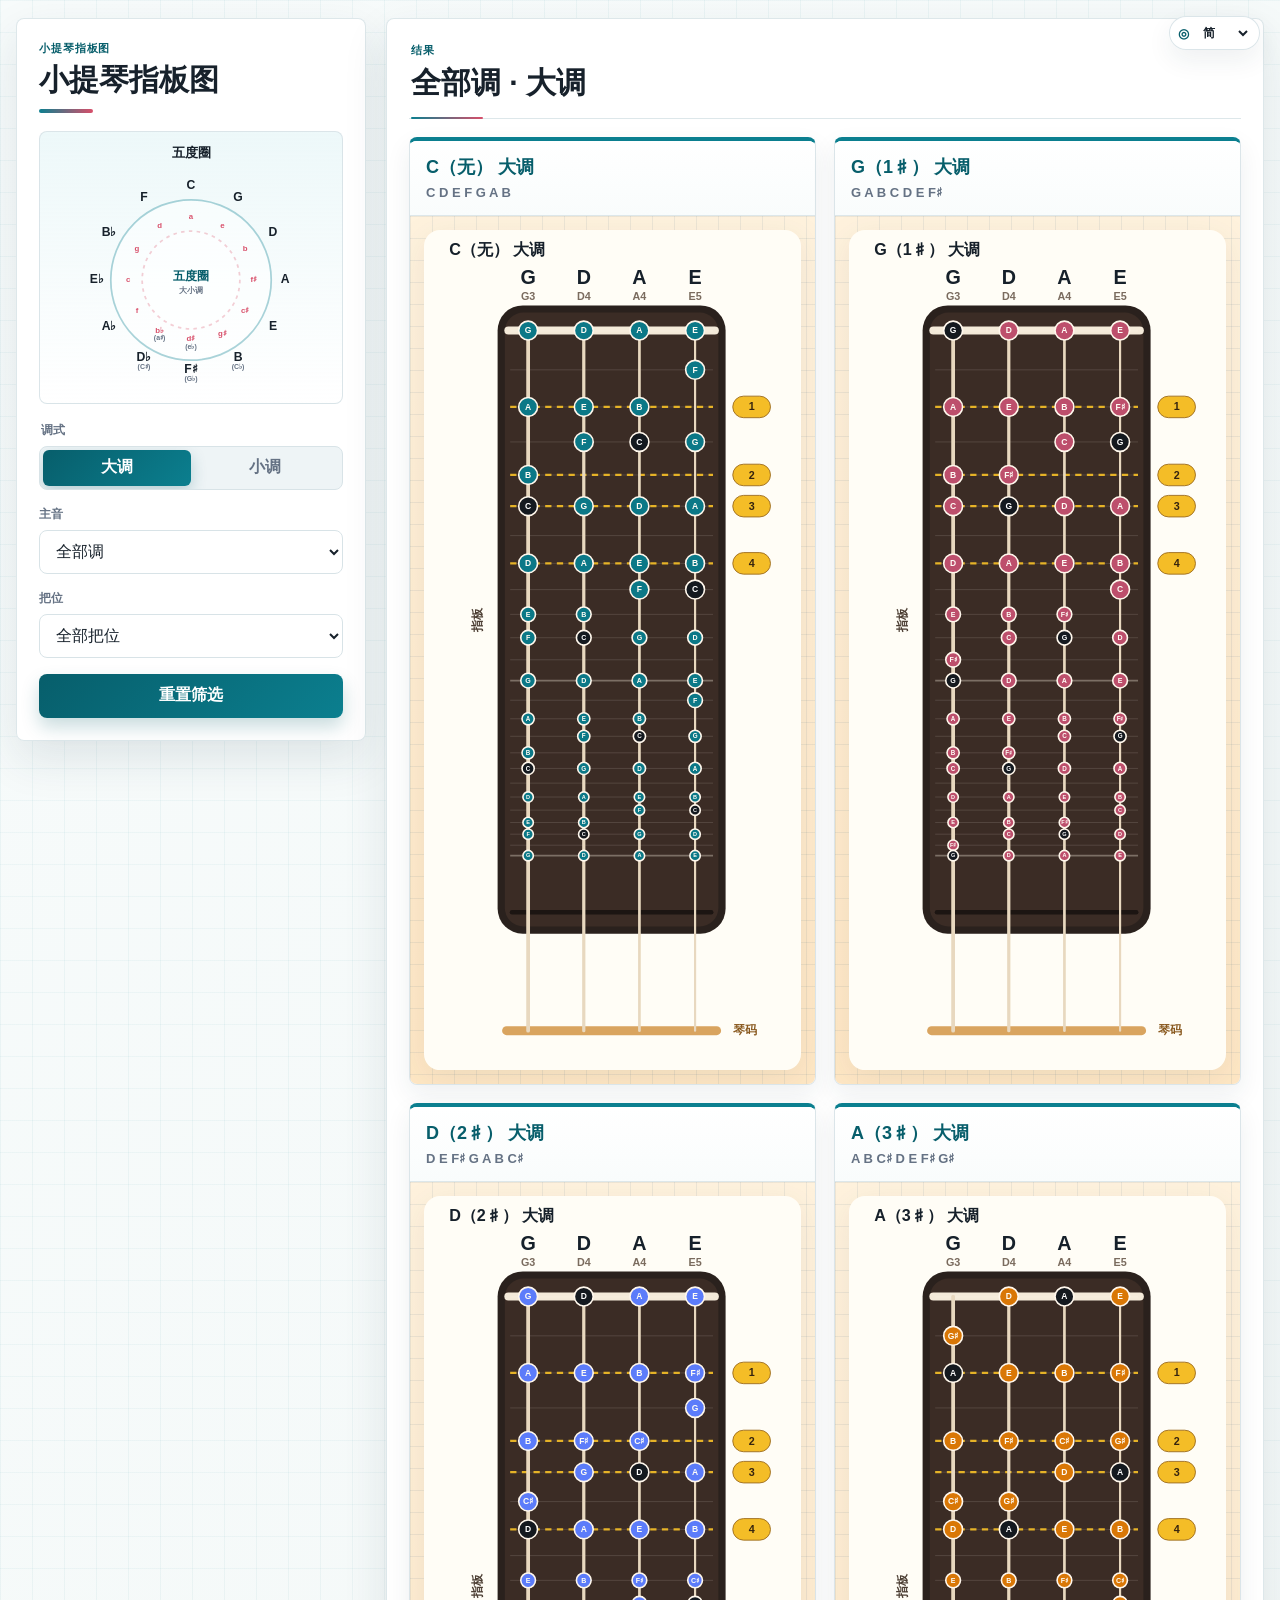
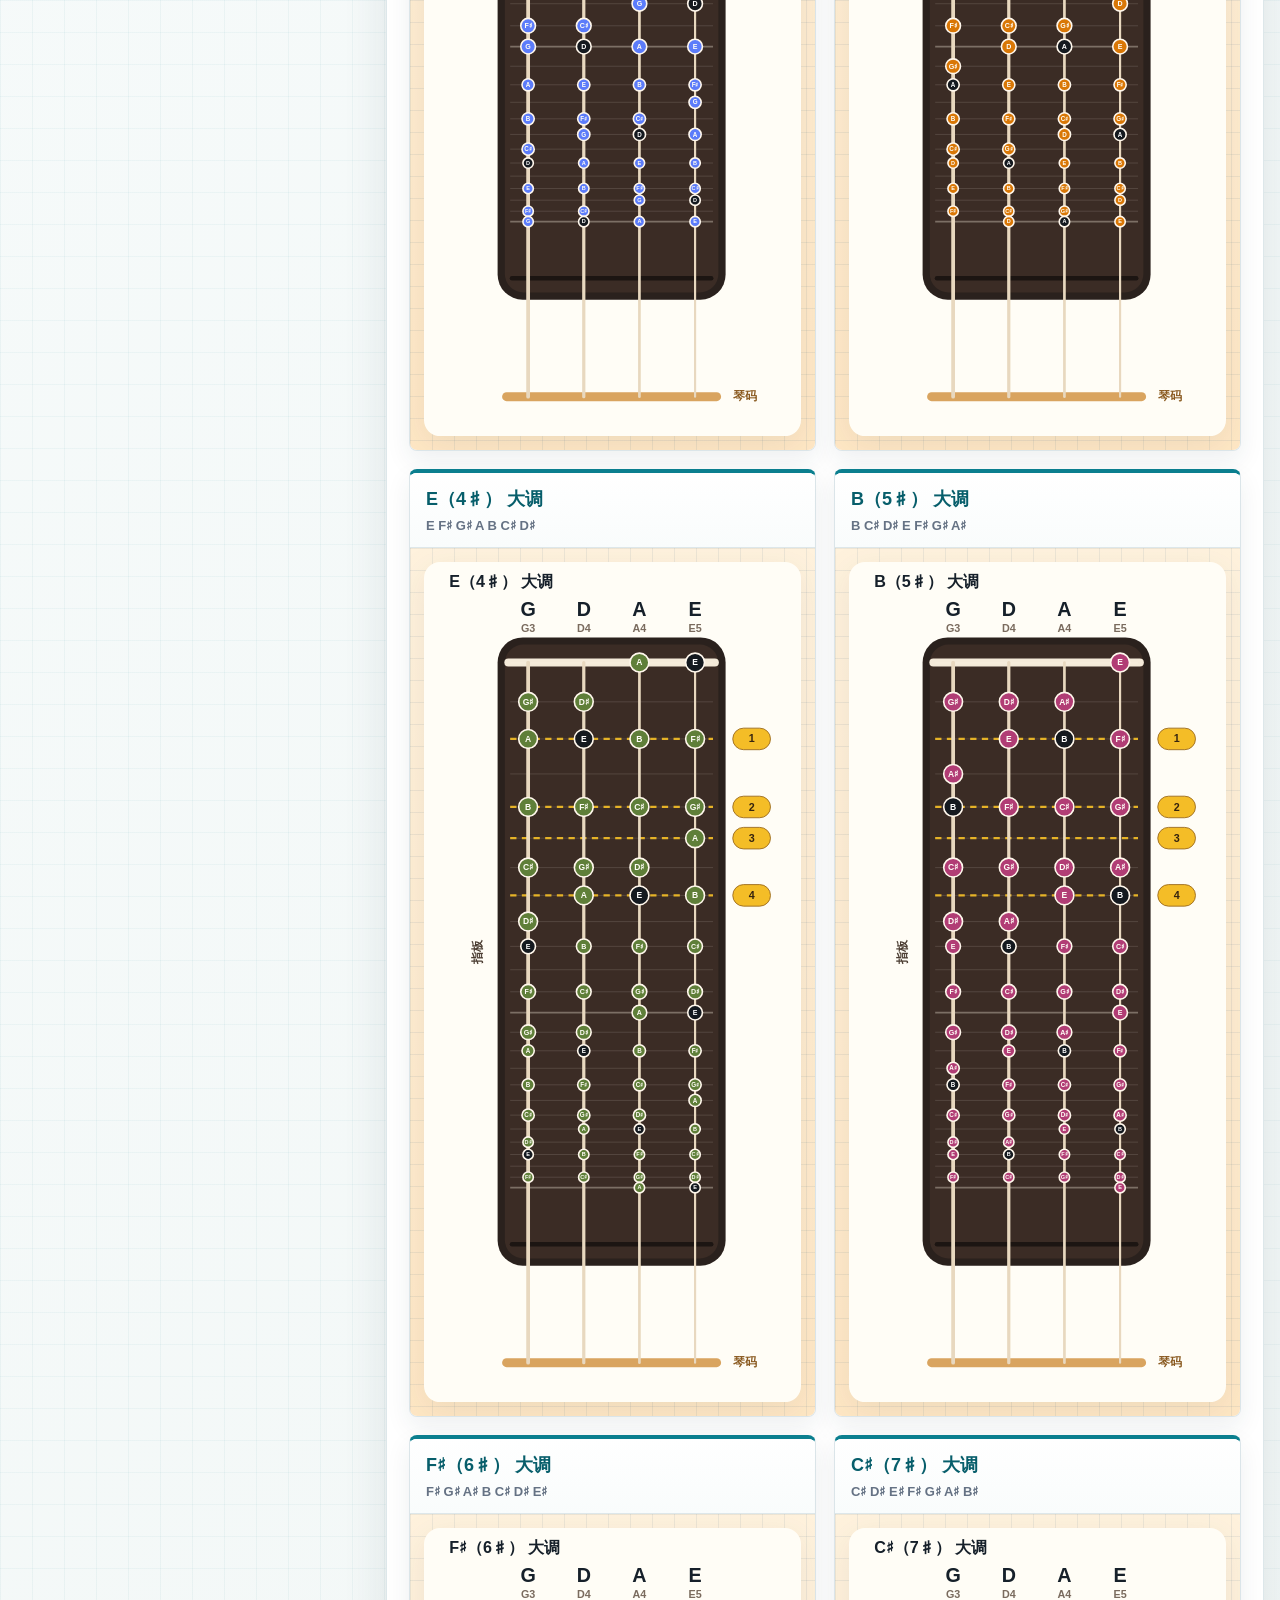
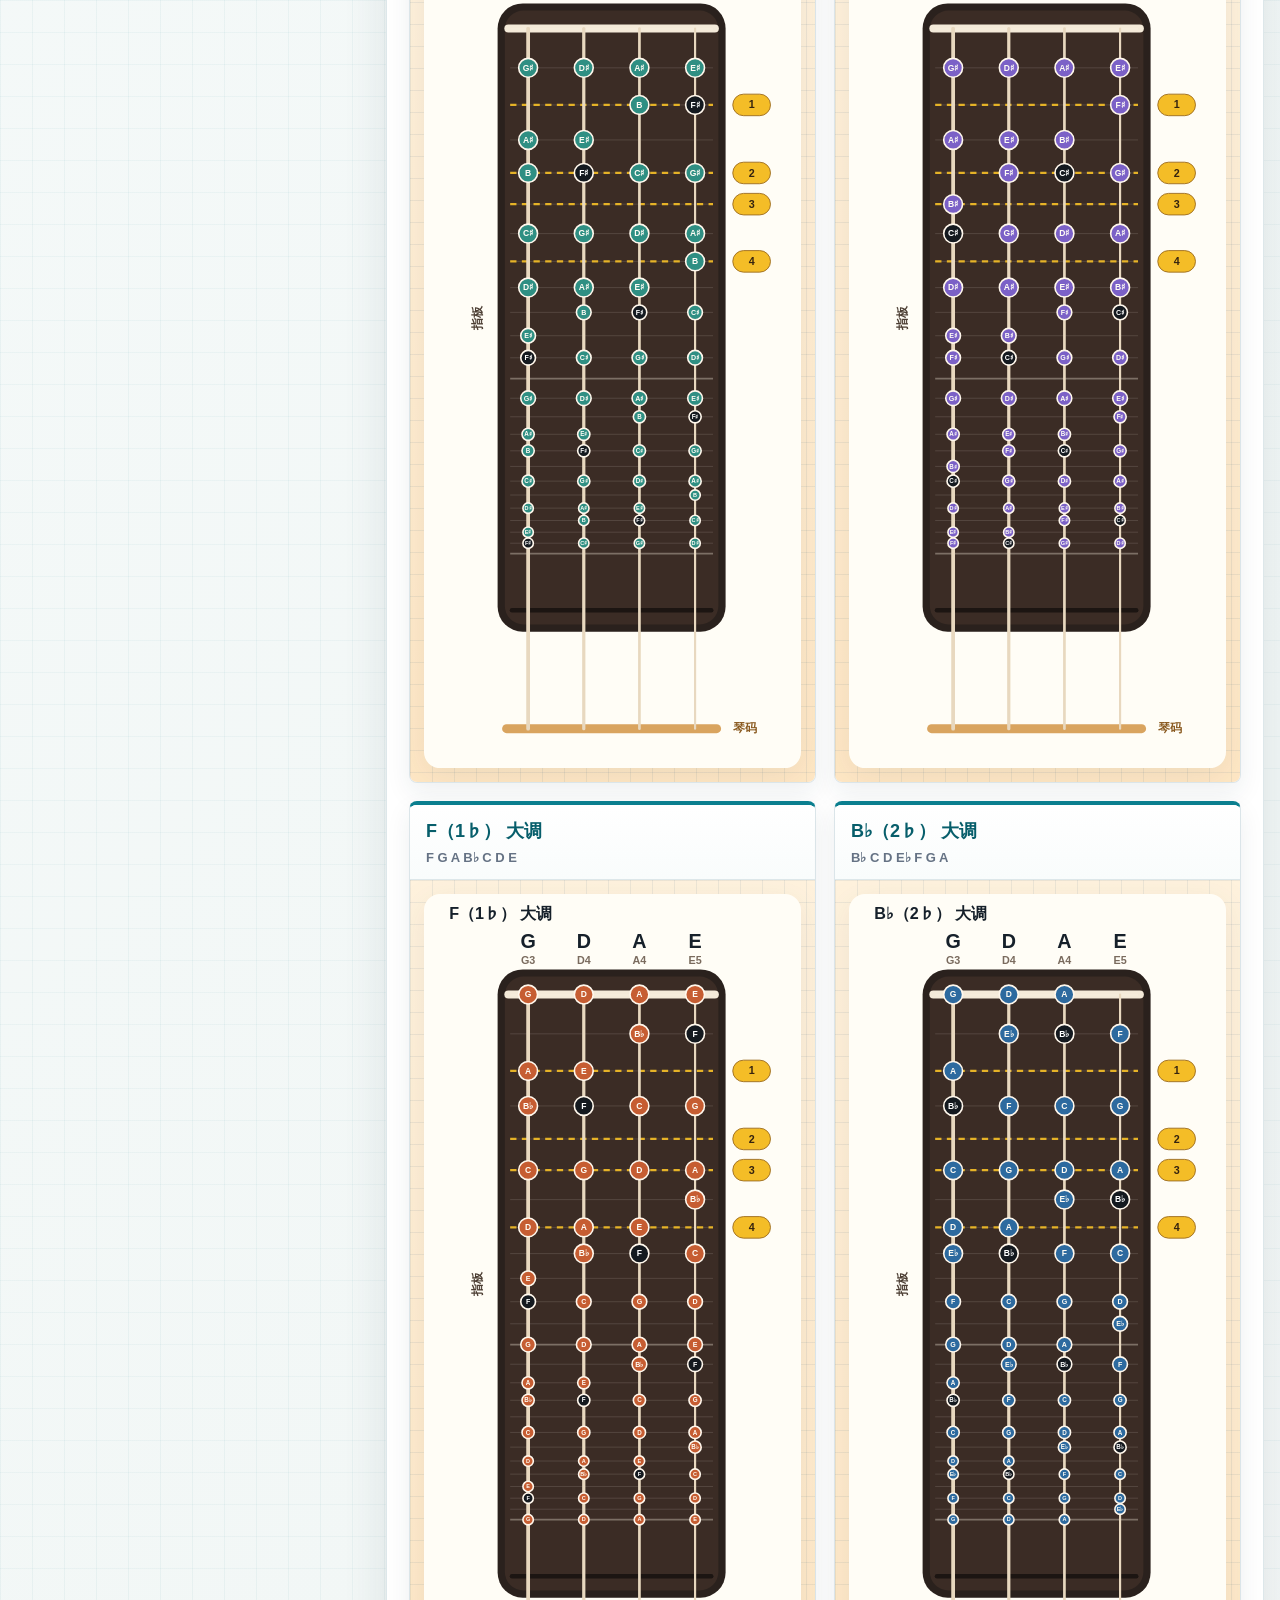
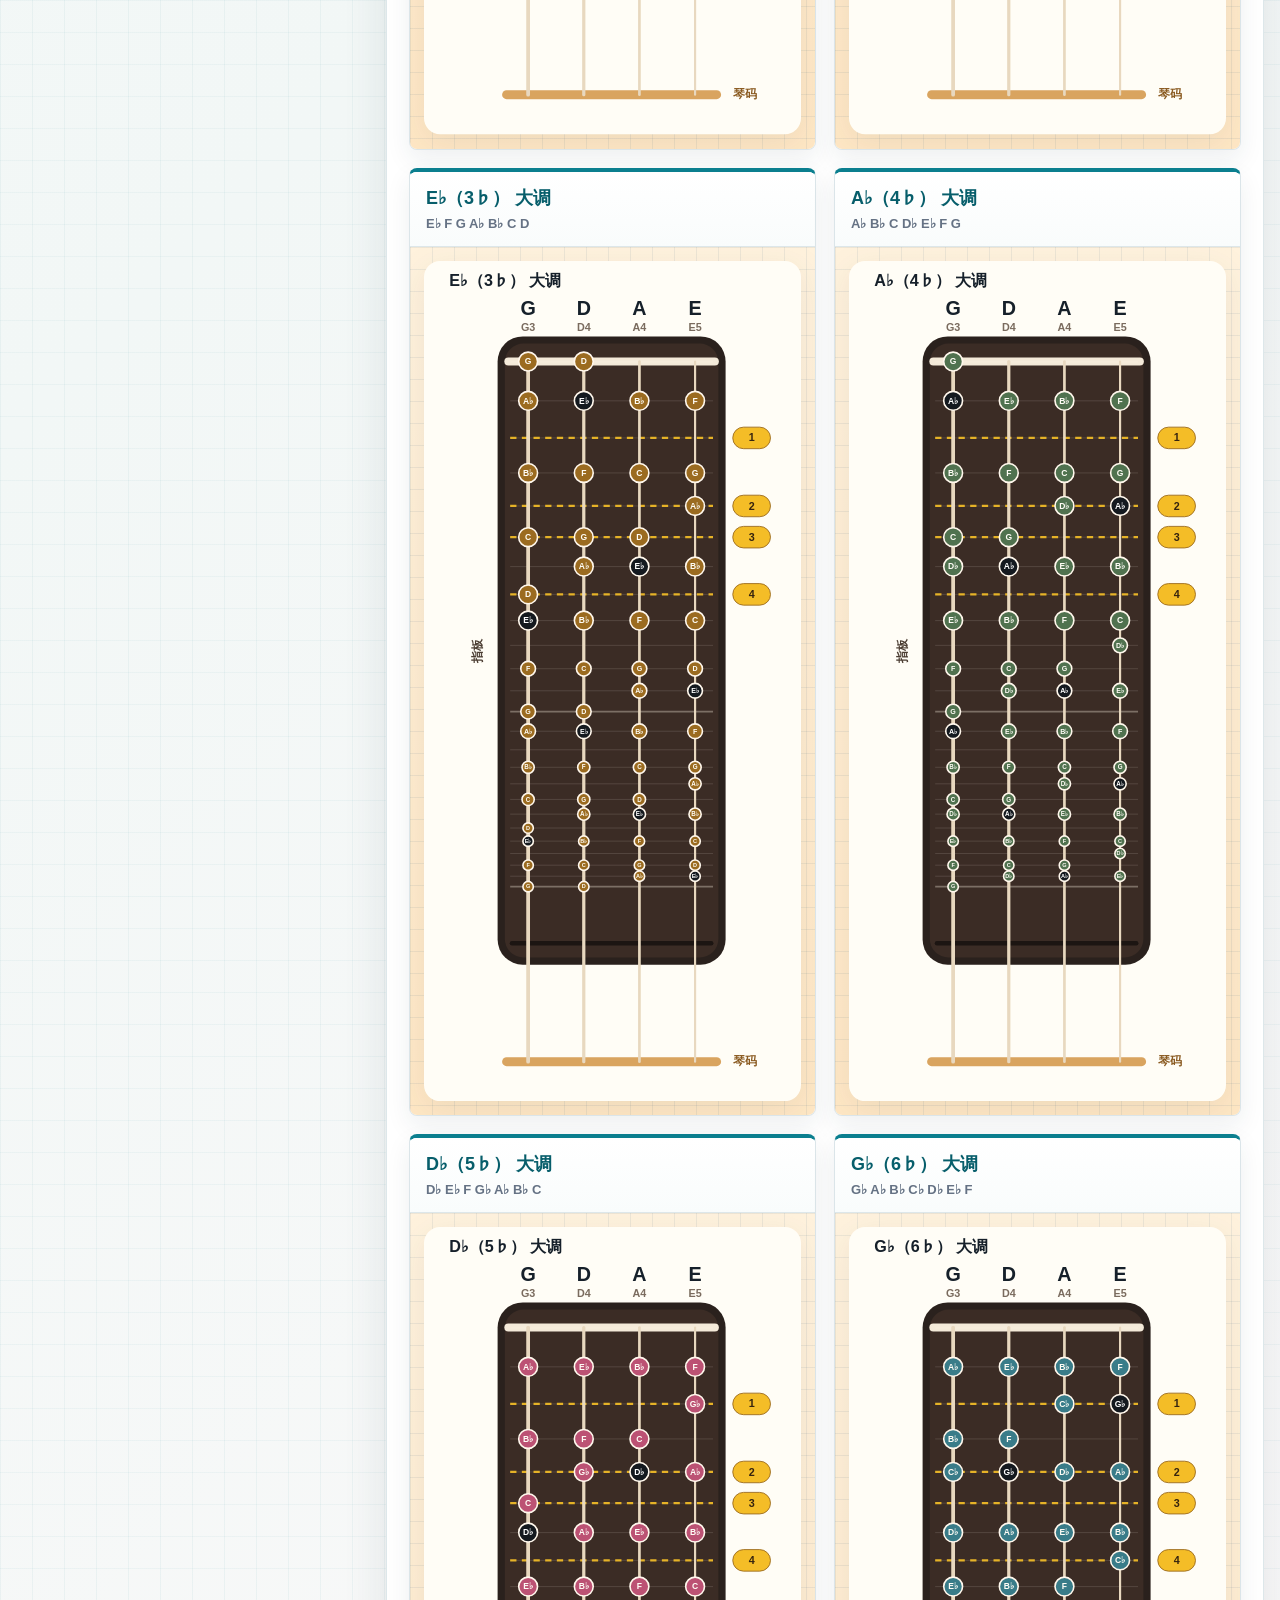
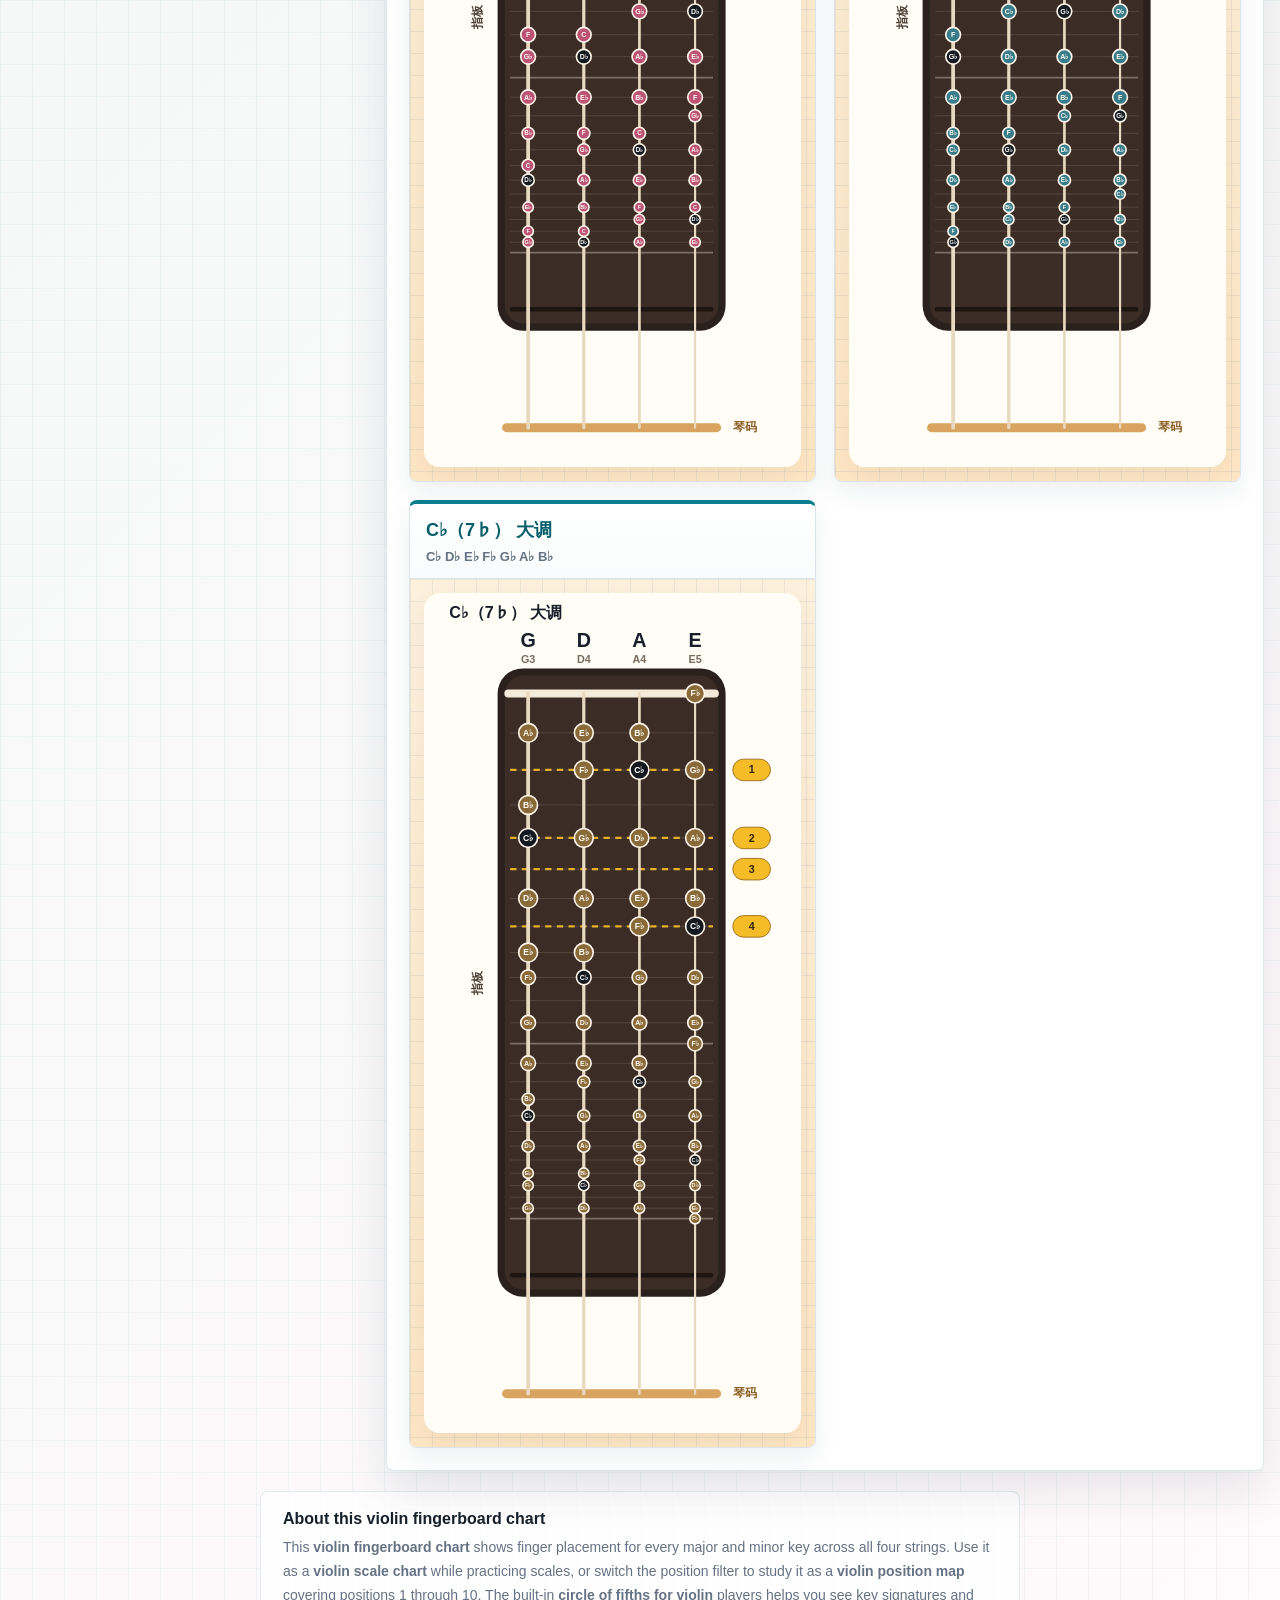
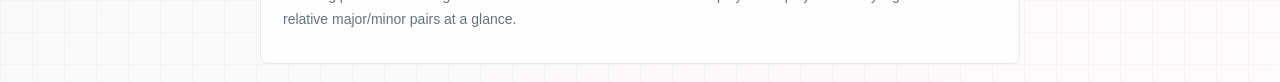
==== en/index.html @ 76b2801a "Restore fingerboard background contrast" ====
<!doctype html>
<html lang="en" data-default-lang="en">
  <head>
    <meta charset="utf-8">
    <meta name="viewport" content="width=device-width, initial-scale=1">
    <title>Violin Fingerboard Chart · Position Map · Circle of Fifths</title>
    <meta name="description" content="Interactive violin fingerboard chart for scales, keys, and positions. Find finger patterns by key, mode, and position, with a circle of fifths reference.">
    <link rel="canonical" href="https://xiaoxiao0413.github.io/violin-position-map/">
    <link rel="alternate" hreflang="en" href="https://xiaoxiao0413.github.io/violin-position-map/">
    <link rel="alternate" hreflang="x-default" href="https://xiaoxiao0413.github.io/violin-position-map/">
    <meta property="og:title" content="Violin Fingerboard Chart · Position Map · Circle of Fifths">
    <meta property="og:description" content="Interactive violin fingerboard chart for scales, keys, and positions, with a circle of fifths reference.">
    <meta property="og:type" content="website">
    <meta property="og:url" content="https://xiaoxiao0413.github.io/violin-position-map/">
    <link rel="stylesheet" href="../styles.css?v=20260624-bg1">
    <script src="../app.js?v=20260624-ui4" defer></script>
  </head>
  <body>
    <main class="app-shell">
      <label class="language-control" for="language" aria-label="Language">
        <span class="language-icon" aria-hidden="true">◎</span>
        <select id="language" name="language">
          <option value="zh-Hans">简</option>
          <option value="zh-Hant">繁</option>
          <option value="en" selected>en</option>
        </select>
      </label>

      <section class="control-panel" aria-labelledby="app-title">
        <div class="brand-block">
          <p class="eyebrow" data-i18n="brandEyebrow">Violin Fingerboard Chart</p>
          <h1 id="app-title" data-i18n="appTitle">Violin Fingerboard Chart</h1>
        </div>

        <section class="fifths-wheel" aria-labelledby="fifths-title">
          <h2 id="fifths-title" data-i18n="circleTitle">Circle of Fifths for Violin</h2>
          <svg class="fifths-svg" viewBox="0 0 250 250" role="img" aria-label="Circle of Fifths">
            <circle class="fifths-ring" cx="125" cy="125" r="92" />
            <circle class="fifths-inner-ring" cx="125" cy="125" r="56" />
            <g class="fifths-major">
              <text x="125" y="17" data-key="c">C</text>
              <text x="179" y="31" data-key="g">G</text>
              <text x="219" y="71" data-key="d">D</text>
              <text x="233" y="125" data-key="a">A</text>
              <text x="219" y="179" data-key="e">E</text>
              <text x="179" y="214" data-key="b"><tspan x="179">B</tspan><tspan class="fifths-alt" x="179" dy="11">(C♭)</tspan></text>
              <text x="125" y="228" data-key="fs"><tspan x="125">F♯</tspan><tspan class="fifths-alt" x="125" dy="11">(G♭)</tspan></text>
              <text x="71" y="214" data-key="db"><tspan x="71">D♭</tspan><tspan class="fifths-alt" x="71" dy="11">(C♯)</tspan></text>
              <text x="31" y="179" data-key="ab">A♭</text>
              <text x="17" y="125" data-key="eb">E♭</text>
              <text x="31" y="71" data-key="bb">B♭</text>
              <text x="71" y="31" data-key="f">F</text>
            </g>
            <g class="fifths-minor">
              <text x="125" y="53" data-key="a">a</text>
              <text x="161" y="63" data-key="e">e</text>
              <text x="187" y="89" data-key="b">b</text>
              <text x="197" y="125" data-key="fs">f♯</text>
              <text x="187" y="161" data-key="cs">c♯</text>
              <text x="161" y="187" data-key="gs">g♯</text>
              <text x="125" y="193" data-key="ds"><tspan x="125">d♯</tspan><tspan class="fifths-alt" x="125" dy="9">(e♭)</tspan></text>
              <text x="89" y="183" data-key="bb"><tspan x="89">b♭</tspan><tspan class="fifths-alt" x="89" dy="9">(a♯)</tspan></text>
              <text x="63" y="161" data-key="f">f</text>
              <text x="53" y="125" data-key="c">c</text>
              <text x="63" y="89" data-key="g">g</text>
              <text x="89" y="63" data-key="d">d</text>
            </g>
            <text class="fifths-center" x="125" y="121" data-i18n="circleCenter">Fifths</text>
            <text class="fifths-center-sub" x="125" y="138" data-i18n="circleSub">Major / minor</text>
          </svg>
        </section>

        <form class="filters" id="filters">

          <fieldset class="field-group">
            <legend data-i18n="modeLabel">Mode</legend>
            <div class="segmented mode-segmented" role="radiogroup" aria-label="Mode">
              <label>
                <input type="radio" name="mode" value="major" checked>
                <span data-i18n="majorMode">Major</span>
              </label>
              <label>
                <input type="radio" name="mode" value="minor">
                <span data-i18n="minorMode">Minor</span>
              </label>
            </div>
          </fieldset>

          <label class="field">
            <span data-i18n="tonicLabel">Tonic</span>
            <select id="tonic" name="tonic"></select>
          </label>

          <label class="field">
            <span data-i18n="positionLabel">Position</span>
            <select id="position" name="position"></select>
          </label>

          <button class="reset-button" type="button" id="reset" data-i18n="resetButton">Reset filters</button>
        </form>
      </section>

      <section class="result-panel" aria-live="polite">
        <div class="result-head">
          <div>
            <p class="eyebrow" data-i18n="chartsEyebrow">Results</p>
            <h2 id="result-title">All Keys · Major</h2>
          </div>
        </div>

        <div id="results" class="diagram-grid"></div>
      </section>

      <section class="seo-notes" aria-labelledby="about-title">
        <h2 id="about-title">About this violin fingerboard chart</h2>
        <p>
          This <strong>violin fingerboard chart</strong> shows finger placement for every major and minor key
          across all four strings. Use it as a <strong>violin scale chart</strong> while practicing scales, or
          switch the position filter to study it as a <strong>violin position map</strong> covering positions
          1 through 10. The built-in <strong>circle of fifths for violin</strong> players helps you see key
          signatures and relative major/minor pairs at a glance.
        </p>
      </section>
    </main>
  </body>
</html>
---- styles.css ----
:root {
  color-scheme: light;
  --ink: #17212b;
  --muted: #657284;
  --soft: #eef4f6;
  --line: #d8e3e7;
  --panel: rgba(255, 255, 255, 0.96);
  --panel-solid: #ffffff;
  --paper-line: rgba(29, 78, 116, 0.08);
  --page: #f6faf9;
  --teal: #0b7f8f;
  --teal-dark: #075e6b;
  --teal-soft: #dff3f5;
  --accent: #d84f6a;
  --accent-soft: #ffe8ed;
  --gold: #e3ad2f;
  --string: #23313e;
  --shadow: 0 18px 46px rgba(30, 55, 72, 0.11);
  --shadow-soft: 0 10px 26px rgba(30, 55, 72, 0.075);
}

* {
  box-sizing: border-box;
}

body {
  margin: 0;
  min-height: 100vh;
  overflow-x: hidden;
  color: var(--ink);
  background:
    radial-gradient(680px 460px at 8% -6%, rgba(11, 127, 143, 0.1), transparent 60%),
    radial-gradient(620px 420px at 104% 8%, rgba(216, 79, 106, 0.08), transparent 58%),
    linear-gradient(90deg, rgba(11, 127, 143, 0.05) 1px, transparent 1px),
    linear-gradient(rgba(11, 127, 143, 0.045) 1px, transparent 1px),
    linear-gradient(135deg, #f7fbfb 0%, #f2f7f6 56%, #fffafb 100%);
  background-size: 140% 140%, 140% 140%, 32px 32px, 32px 32px, auto;
  font-family:
    Inter,
    "Segoe UI",
    "Microsoft YaHei",
    "PingFang SC",
    Arial,
    sans-serif;
}

button,
select,
input {
  font: inherit;
}

button,
select {
  transition: border-color 0.18s ease, background 0.18s ease, box-shadow 0.18s ease, transform 0.18s ease;
}

.language-control {
  position: fixed;
  top: 16px;
  right: 20px;
  z-index: 20;
  display: inline-flex;
  gap: 4px;
  align-items: center;
  min-height: 34px;
  padding: 0 8px;
  border: 1px solid rgba(216, 227, 231, 0.9);
  border-radius: 999px;
  background: rgba(255, 255, 255, 0.9);
  box-shadow: var(--shadow-soft);
  backdrop-filter: blur(10px);
}

.language-icon {
  color: var(--teal-dark);
  font-size: 13px;
  font-weight: 900;
  line-height: 1;
}

.language-control select {
  width: 58px;
  min-height: 28px;
  padding: 0 16px 0 6px;
  color: var(--ink);
  border: 0;
  background-color: transparent;
  font-size: 12px;
  font-weight: 800;
  text-overflow: clip;
}

.language-control select:focus {
  outline: 2px solid rgba(11, 127, 143, 0.22);
  border-color: transparent;
}

.app-shell {
  display: grid;
  grid-template-columns: minmax(270px, 350px) minmax(0, 1fr);
  gap: 20px;
  width: min(1440px, calc(100% - 32px));
  min-height: 100vh;
  margin: 0 auto;
  padding: 18px 0;
}

.control-panel,
.result-panel {
  background: var(--panel);
  border: 1px solid rgba(216, 227, 231, 0.86);
  border-radius: 8px;
  box-shadow: var(--shadow);
  backdrop-filter: blur(8px);
}

.seo-notes {
  grid-column: 1 / -1;
  max-width: 760px;
  margin: 0 auto;
  padding: 18px 22px;
  color: var(--muted);
  font-size: 14px;
  line-height: 1.7;
  background: rgba(255, 255, 255, 0.78);
  border: 1px solid rgba(216, 227, 231, 0.74);
  border-radius: 8px;
}

.seo-notes h2 {
  margin-bottom: 8px;
  color: var(--ink);
  font-size: 16px;
}

.control-panel {
  position: sticky;
  top: 16px;
  align-self: start;
  display: flex;
  flex-direction: column;
  gap: 16px;
  padding: 22px;
}

.brand-block {
  position: relative;
  padding-bottom: 2px;
}

.eyebrow {
  margin: 0 0 8px;
  color: var(--teal-dark);
  font-size: 11px;
  font-weight: 900;
  letter-spacing: 0.08em;
  text-transform: uppercase;
}

h1,
h2,
h3,
p {
  margin-top: 0;
}

h1 {
  margin-bottom: 0;
  color: var(--ink);
  font-size: 30px;
  line-height: 1.04;
  letter-spacing: 0;
}

h1::after {
  display: block;
  width: 54px;
  height: 4px;
  margin-top: 14px;
  border-radius: 999px;
  background: linear-gradient(90deg, var(--teal), var(--accent));
  content: "";
}

.fifths-wheel {
  display: grid;
  gap: 10px;
  justify-items: center;
  padding: 13px 12px 14px;
  border: 1px solid rgba(216, 227, 231, 0.9);
  border-radius: 8px;
  background:
    linear-gradient(180deg, rgba(223, 243, 245, 0.56), rgba(255, 255, 255, 0.82)),
    #ffffff;
}

.fifths-wheel h2 {
  margin: 0;
  color: var(--ink);
  font-size: 13px;
  font-weight: 900;
  line-height: 1.2;
}

.fifths-svg {
  display: block;
  width: min(100%, 218px);
  height: auto;
}

.fifths-ring {
  fill: rgba(255, 255, 255, 0.42);
  stroke: rgba(11, 127, 143, 0.34);
  stroke-width: 2;
}

.fifths-inner-ring {
  fill: rgba(255, 255, 255, 0.36);
  stroke: rgba(216, 79, 106, 0.28);
  stroke-width: 2;
  stroke-dasharray: 4 5;
}

.fifths-major text,
.fifths-minor text,
.fifths-center,
.fifths-center-sub {
  text-anchor: middle;
  dominant-baseline: middle;
}

.fifths-major text {
  fill: var(--ink);
  font-size: 14px;
  font-weight: 900;
}

.fifths-minor text {
  fill: var(--accent);
  font-size: 9px;
  font-weight: 900;
}

.fifths-center {
  fill: var(--teal-dark);
  font-size: 14px;
  font-weight: 900;
}

.fifths-center-sub {
  fill: var(--muted);
  font-size: 9px;
  font-weight: 800;
}

.fifths-alt {
  fill: var(--muted);
  font-size: 8px;
  font-weight: 800;
}

.fifths-major text[data-key],
.fifths-minor text[data-key] {
  cursor: pointer;
  transition: fill 0.15s ease;
}

.fifths-major text[data-key]:hover {
  fill: var(--teal);
}

.fifths-minor text[data-key]:hover {
  fill: var(--teal-dark);
}

.fifths-major text[data-selected],
.fifths-minor text[data-selected] {
  fill: var(--teal);
}

.filters {
  display: grid;
  gap: 16px;
  padding-top: 2px;
}

.field-group {
  min-width: 0;
  margin: 0;
  padding: 0;
  border: 0;
}

legend,
.field > span {
  display: block;
  margin-bottom: 7px;
  color: var(--muted);
  font-size: 12px;
  font-weight: 900;
}

.segmented {
  display: grid;
  grid-template-columns: 1fr 1fr;
  width: 100%;
  min-height: 44px;
  overflow: hidden;
  padding: 3px;
  border: 1px solid var(--line);
  border-radius: 8px;
  background: var(--soft);
}

.mode-segmented {
  grid-template-columns: repeat(2, minmax(0, 1fr));
}

.segmented label {
  position: relative;
  display: grid;
  min-width: 0;
  cursor: pointer;
}

.segmented input {
  position: absolute;
  inset: 0;
  opacity: 0;
}

.segmented span {
  display: grid;
  place-items: center;
  min-height: 36px;
  padding: 0 12px;
  color: var(--muted);
  font-weight: 850;
  border-radius: 6px;
}

.segmented span {
  transition: background 0.2s ease, color 0.2s ease, box-shadow 0.2s ease;
}

.segmented input:checked + span {
  color: #ffffff;
  background: linear-gradient(135deg, var(--teal-dark), var(--teal));
  box-shadow: 0 6px 16px rgba(7, 94, 107, 0.24);

}

.segmented label:hover span {
  color: var(--teal-dark);
}

.segmented label:hover input:checked + span {
  color: #ffffff;
}

.segmented input:focus-visible + span {
  outline: 3px solid rgba(11, 127, 143, 0.28);
  outline-offset: -3px;
}

.field {
  display: block;
}

select,
input[type="number"] {
  width: 100%;
  min-height: 44px;
  padding: 0 38px 0 12px;
  color: var(--ink);
  border: 1px solid var(--line);
  border-radius: 8px;
  background: #ffffff;
  box-shadow: inset 0 1px 0 rgba(255, 255, 255, 0.86);
}

select:hover,
input[type="number"]:hover {
  border-color: rgba(11, 127, 143, 0.42);
}

input[type="number"] {
  padding-right: 12px;
}

select:focus,
input[type="number"]:focus {
  outline: 3px solid rgba(11, 127, 143, 0.18);
  border-color: var(--teal);
}

.reset-button {
  min-height: 44px;
  color: #ffffff;
  border: 0;
  border-radius: 8px;
  background: linear-gradient(135deg, var(--teal-dark), var(--teal));
  box-shadow: 0 9px 18px rgba(7, 94, 107, 0.22);
  cursor: pointer;
  font-weight: 900;
  transition: box-shadow 0.2s ease, background 0.2s ease, transform 0.2s ease;
}

.reset-button:hover {
  transform: translateY(-1px);
  box-shadow: 0 14px 24px rgba(7, 94, 107, 0.28);
}

.reset-button:active {
  transform: translateY(0);
}

.result-panel {
  display: flex;
  flex-direction: column;
  gap: 18px;
  min-width: 0;
  padding: 22px;
}

.result-head {
  position: relative;
  display: flex;
  align-items: flex-start;
  justify-content: space-between;
  gap: 16px;
  padding: 2px 2px 18px;
  border-bottom: 1px solid rgba(216, 227, 231, 0.86);
}

.result-head::after {
  position: absolute;
  left: 2px;
  bottom: -1px;
  width: 72px;
  height: 2px;
  border-radius: 999px;
  background: linear-gradient(90deg, var(--teal), var(--accent));
  content: "";
}

h2 {
  margin-bottom: 0;
  font-size: 30px;
  line-height: 1.12;
  letter-spacing: 0;
}

#result-title {
  color: var(--ink);
}

.diagram-grid {
  display: grid;
  grid-template-columns: repeat(auto-fill, minmax(290px, 1fr));
  gap: 18px;
  align-items: start;
}

.diagram-grid[data-layout="single"] {
  grid-template-columns: minmax(290px, 500px);
  justify-content: center;
}

.diagram-card {
  min-width: 0;
  overflow: hidden;
  border: 1px solid rgba(216, 227, 231, 0.9);
  border-top: 4px solid var(--key-color, var(--teal));
  border-radius: 8px;
  background: #ffffff;
  box-shadow: var(--shadow-soft);
  animation: card-in 0.26s ease both;
  transition: transform 0.2s ease, border-color 0.2s ease, box-shadow 0.2s ease;
}

.diagram-card:hover {
  border-color: rgba(11, 127, 143, 0.22);
  border-top-color: var(--key-color, var(--teal));
  box-shadow: 0 18px 38px rgba(30, 55, 72, 0.14);
  transform: translateY(-2px);
}

.formula-card {
  display: grid;
  grid-template-rows: auto auto auto;
}

.formula-card-head {
  display: grid;
  gap: 6px;
  padding: 15px 16px 13px;
  border-bottom: 1px solid rgba(216, 227, 231, 0.86);
  background: linear-gradient(180deg, #ffffff, #f9fcfc);
}

.formula-card-head h3 {
  margin: 0;
  padding: 0;
  color: var(--key-color, var(--teal-dark));
  font-size: 18px;
  font-weight: 900;
  line-height: 1.25;
  border-radius: 0;
  background: none;
}

.formula-card-head p {
  margin: 0;
  color: var(--muted);
  font-size: 13px;
  font-weight: 750;
  line-height: 1.35;
}

.scale-notes {
  display: flex;
  flex-wrap: wrap;
  gap: 4px;
  margin: 0;
}

.scale-note {
  display: inline-flex;
  align-items: center;
  padding: 1px 7px;
  font-size: 11px;
  font-weight: 800;
  color: var(--muted);
  background: var(--soft);
  border: 1px solid var(--line);
  border-radius: 999px;
  line-height: 1.6;
}

.scale-note-tonic {
  color: #ffffff;
  background: var(--key-color, var(--teal));
  border-color: transparent;
}

.fingerboard-media {
  position: relative;
  display: flex;
  justify-content: center;
  min-width: 0;
  padding: 14px;
  overflow: hidden;
  background:
    linear-gradient(var(--paper-line) 1px, transparent 1px),
    linear-gradient(90deg, var(--paper-line) 1px, transparent 1px),
    linear-gradient(180deg, #fff2dd, #ffe7c4);
  background-size: 22px 22px, 22px 22px, auto;
  cursor: zoom-in;
}

.fingerboard-svg {
  display: block;
  width: min(100%, 430px);
  height: auto;
  border-radius: 8px;
  filter: drop-shadow(0 8px 16px rgba(30, 55, 72, 0.08));
}

.fingerboard-media:hover .fingerboard-svg,
.fingerboard-media:focus-visible .fingerboard-svg {
  outline: 3px solid rgba(11, 127, 143, 0.28);
  outline-offset: 2px;
}

.note-dot {
  transition: opacity 0.15s ease, filter 0.15s ease;
}

.note-dot.note-dim {
  opacity: 0.38;
}

.note-dot.note-in-position circle:last-of-type {
  filter: drop-shadow(0 0 5px rgba(227, 173, 47, 0.9));
}

@keyframes card-in {
  from {
    opacity: 0;
    transform: translateY(8px);
  }
  to {
    opacity: 1;
    transform: none;
  }
}

@media (prefers-reduced-motion: reduce) {
  *,
  *::before,
  *::after {
    animation: none !important;
    transition: none !important;
  }
}

.diagram-media {
  position: relative;
  display: grid;
  place-items: center;
  min-height: 380px;
  padding: 70px 28px 28px;
  overflow: hidden;
  background:
    linear-gradient(var(--paper-line) 1px, transparent 1px),
    linear-gradient(90deg, var(--paper-line) 1px, transparent 1px),
    linear-gradient(180deg, #fff2dd, #ffe7c4);
  background-size: 22px 22px, 22px 22px, auto;
}

.diagram-pill {
  position: absolute;
  top: 18px;
  left: 50%;
  z-index: 2;
  max-width: calc(100% - 34px);
  padding: 8px 14px 10px;
  color: #ffffff;
  font-size: 22px;
  font-weight: 900;
  line-height: 1;
  text-align: center;
  white-space: nowrap;
  border-radius: 8px;
  background: var(--teal-dark);
  box-shadow: 0 8px 16px rgba(7, 94, 107, 0.22);
  transform: translateX(-50%);
}

.position-mark {
  position: absolute;
  top: 78px;
  right: 24px;
  z-index: 2;
  color: var(--ink);
  font-weight: 900;
}

.diagram-image {
  position: relative;
  z-index: 1;
  display: block;
  width: min(82%, 260px);
  border-radius: 8px;
  box-shadow: 0 10px 22px rgba(30, 55, 72, 0.14);
  cursor: zoom-in;
  transition: transform 0.18s ease;
}

.diagram-svg {
  display: block;
  width: 100%;
  height: auto;
}

.diagram-image:hover,
.diagram-image:focus-visible {
  transform: scale(1.02);
}

.diagram-image:focus-visible {
  outline: 3px solid rgba(11, 127, 143, 0.42);
  outline-offset: 2px;
}

.diagram-missing {
  display: grid;
  place-items: center;
  width: min(78%, 250px);
  min-height: 220px;
  color: var(--muted);
  border: 2px dashed var(--line);
  border-radius: 8px;
  background: rgba(255, 255, 255, 0.66);
}

.lightbox {
  max-width: min(94vw, 620px);
  padding: 16px;
  border: 0;
  border-radius: 8px;
  background: #ffffff;
  box-shadow: var(--shadow);
}

.lightbox::backdrop {
  background: rgba(23, 33, 43, 0.72);
  backdrop-filter: blur(6px);
}

@keyframes lightbox-in {
  from {
    opacity: 0;
    transform: scale(0.94) translateY(10px);
  }
  to {
    opacity: 1;
    transform: none;
  }
}

.lightbox[open] {
  animation: lightbox-in 0.28s cubic-bezier(0.34, 1.1, 0.64, 1) both;
}

.lightbox figure {
  margin: 0;
  text-align: center;
}

.lightbox-media {
  margin: 0 auto;
  width: min(84vw, 480px);
}

.lightbox-media svg {
  display: block;
  width: 100%;
  height: auto;
  max-height: 78vh;
  border-radius: 8px;
}

.lightbox figcaption {
  margin-top: 10px;
  color: var(--ink);
  font-weight: 800;
}

.lightbox-close {
  position: absolute;
  top: 10px;
  right: 10px;
  width: 36px;
  height: 36px;
  display: grid;
  place-items: center;
  color: #ffffff;
  font-size: 22px;
  line-height: 1;
  border: 0;
  border-radius: 50%;
  background: var(--teal-dark);
  cursor: pointer;
  transition: background 0.15s ease, transform 0.15s ease;
}

.lightbox-close:hover {
  background: var(--accent);
  transform: scale(1.06);
}

.diagram-caption {
  display: grid;
  grid-template-columns: auto minmax(0, 1fr);
  gap: 8px 12px;
  align-items: center;
  min-height: 74px;
  padding: 12px 14px 14px;
  border-top: 1px solid rgba(216, 227, 231, 0.86);
  background: rgba(255, 255, 255, 0.78);
}

h3 {
  margin-bottom: 0;
  padding: 6px 10px;
  color: var(--ink);
  font-size: 16px;
  line-height: 1.25;
  border-radius: 6px;
  background: var(--teal-soft);
}

.diagram-caption p {
  margin-bottom: 0;
  color: var(--muted);
  font-size: 13px;
  line-height: 1.35;
}

@media (max-width: 960px) {
  .control-panel {
    position: static;
  }
}

@media (max-width: 760px) {
  .language-control {
    position: static;
    justify-content: flex-end;
    width: min(100% - 20px, 560px);
    margin: 10px auto 0;
  }

  .app-shell {
    grid-template-columns: 1fr;
    width: min(100% - 20px, 560px);
    min-height: auto;
    margin: 10px auto;
    padding: 0 0 12px;
  }

  .control-panel,
  .result-panel {
    padding: 18px;
  }

  .control-panel {
    gap: 14px;
  }

  h1 {
    font-size: 26px;
  }

  h2 {
    font-size: 25px;
  }

  .result-head {
    flex-direction: column;
    align-items: stretch;
  }

  .diagram-grid {
    grid-template-columns: 1fr;
    gap: 16px;
  }

  .diagram-grid[data-layout="single"] {
    grid-template-columns: 1fr;
  }

  .diagram-media {
    min-height: 340px;
  }

  .diagram-pill {
    font-size: 21px;
  }
}
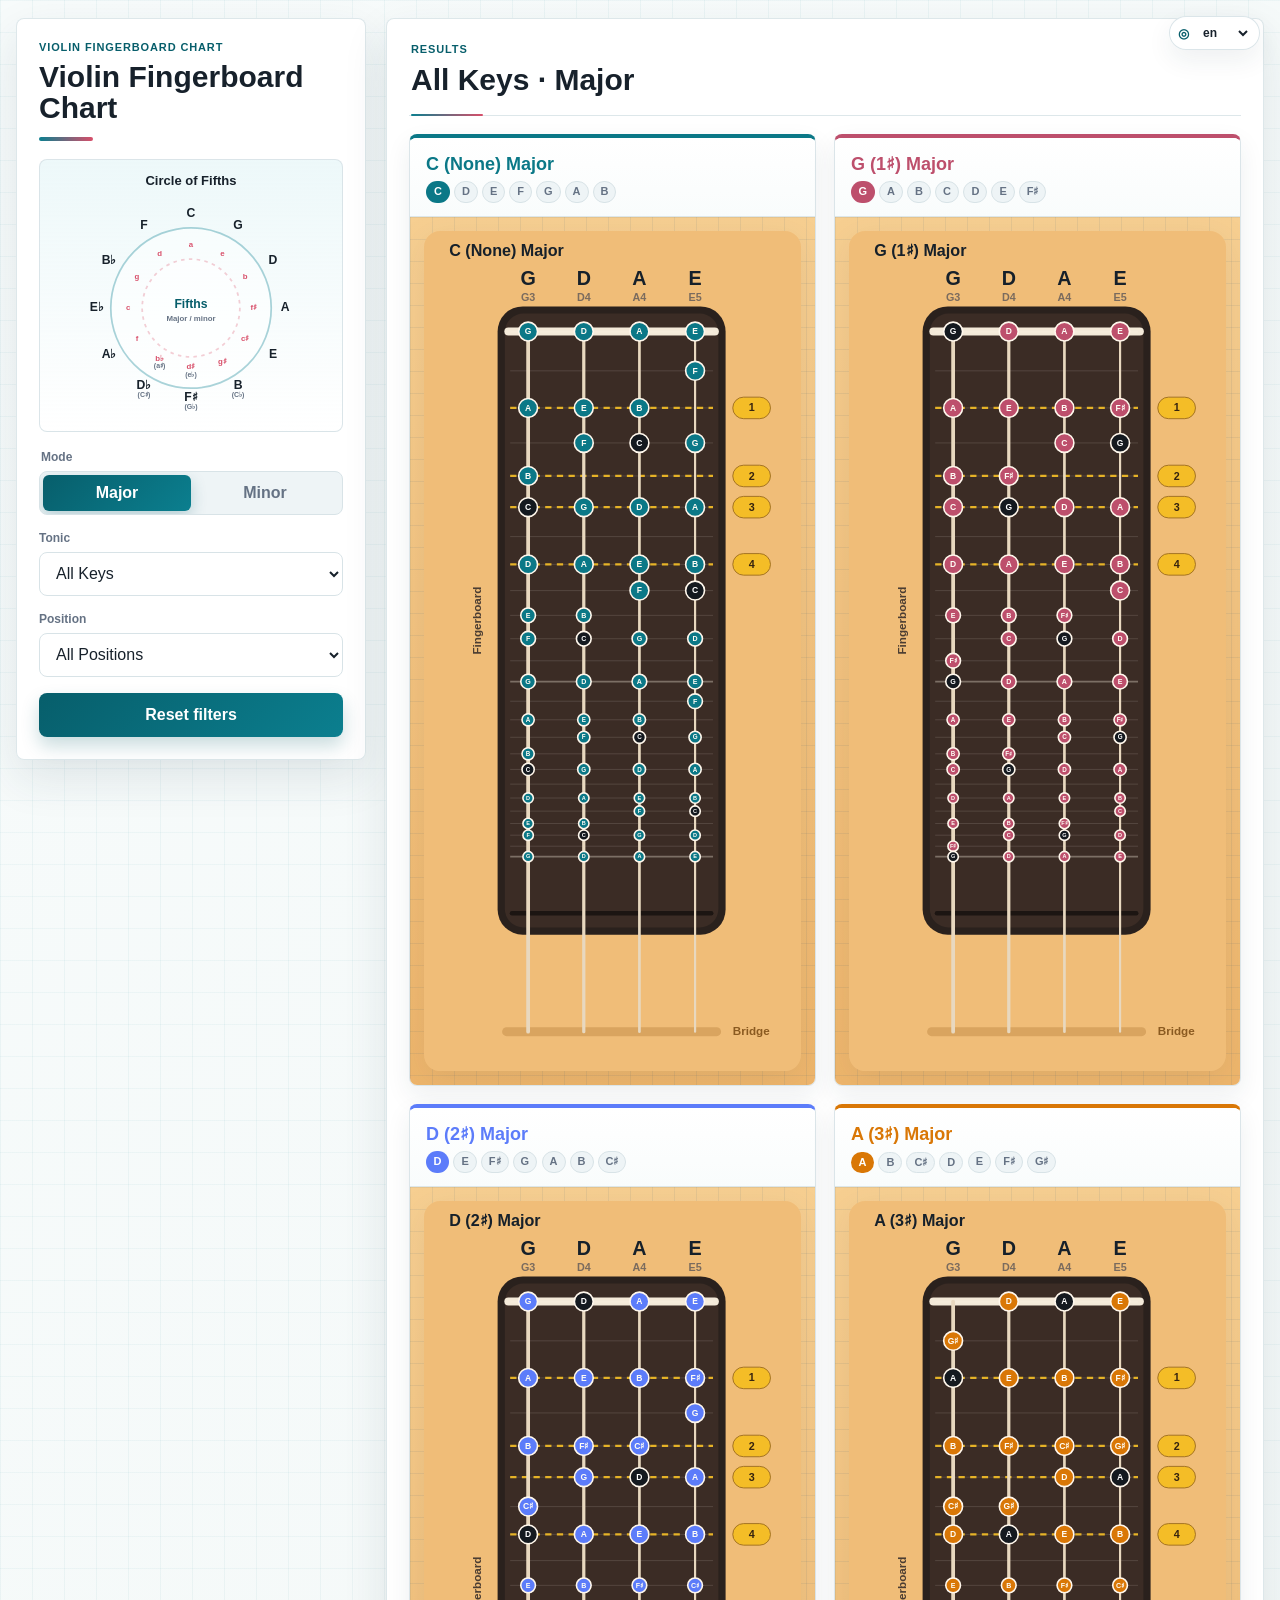
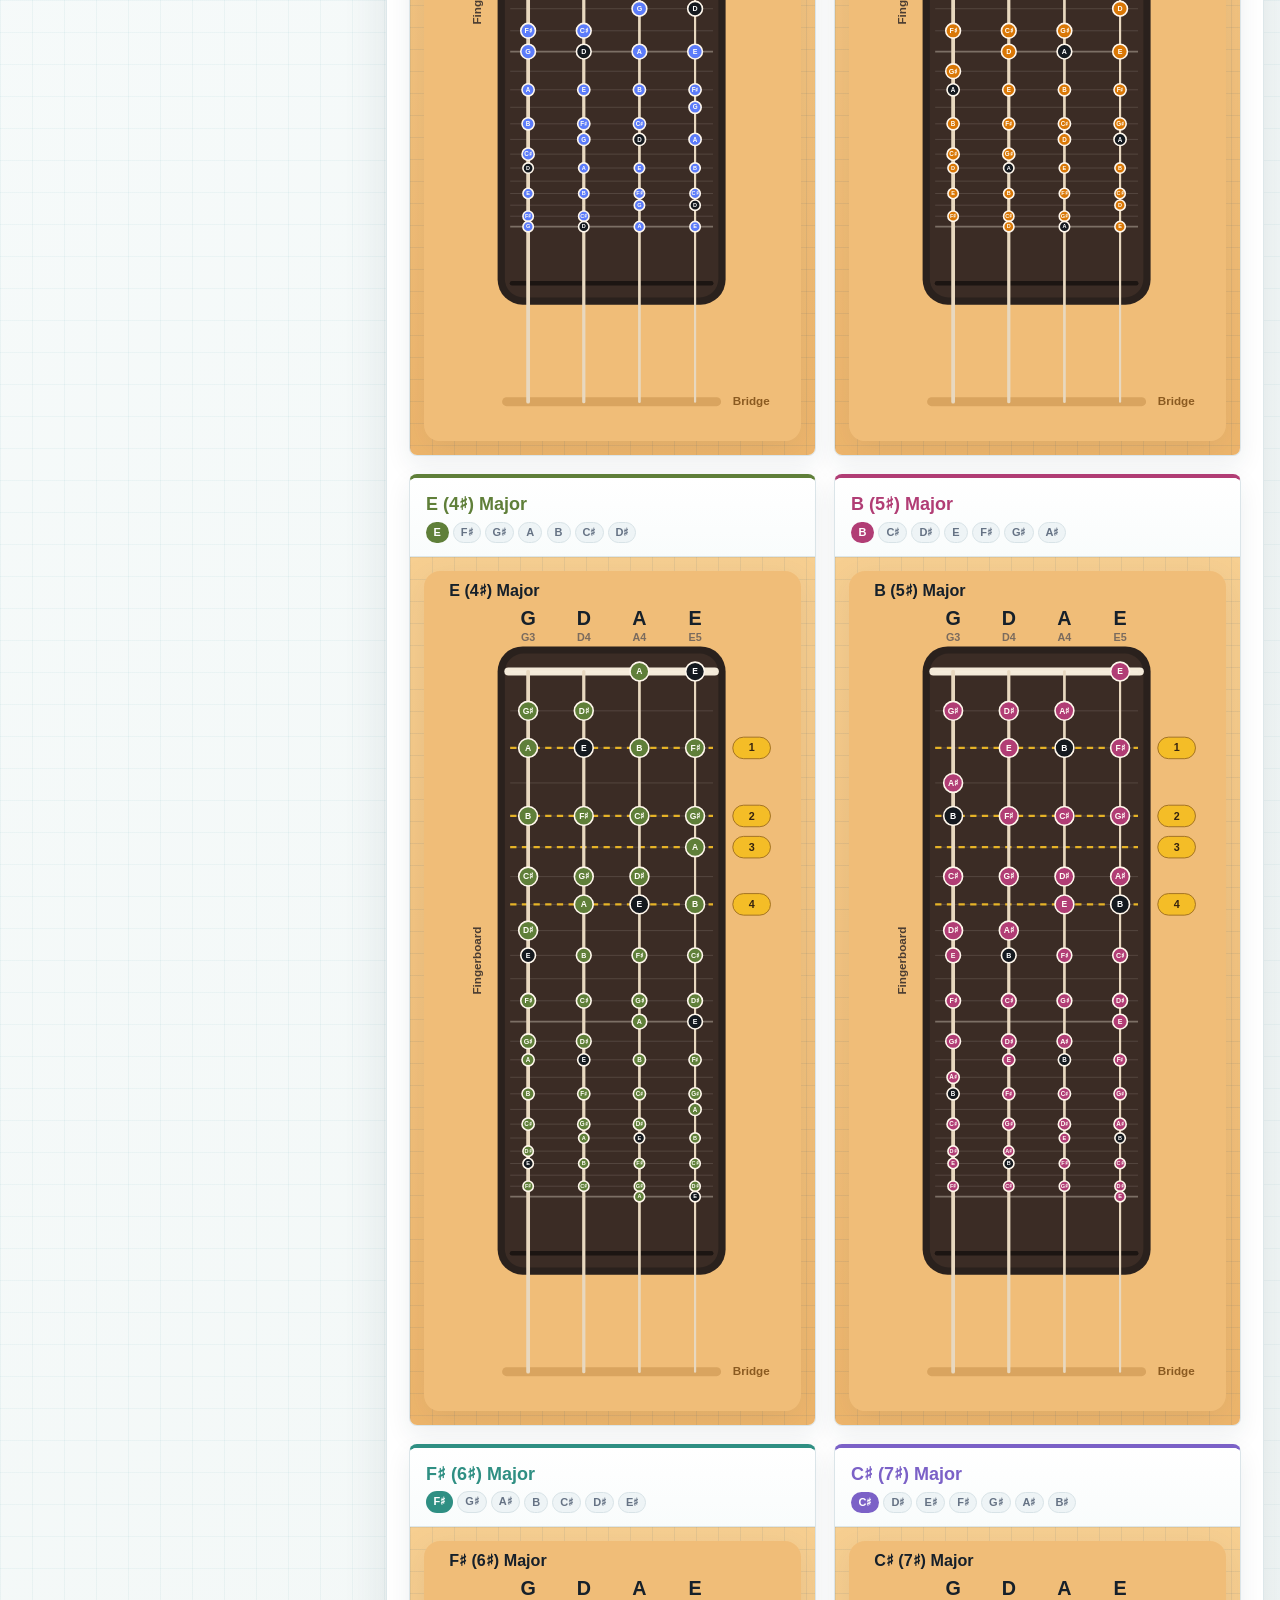
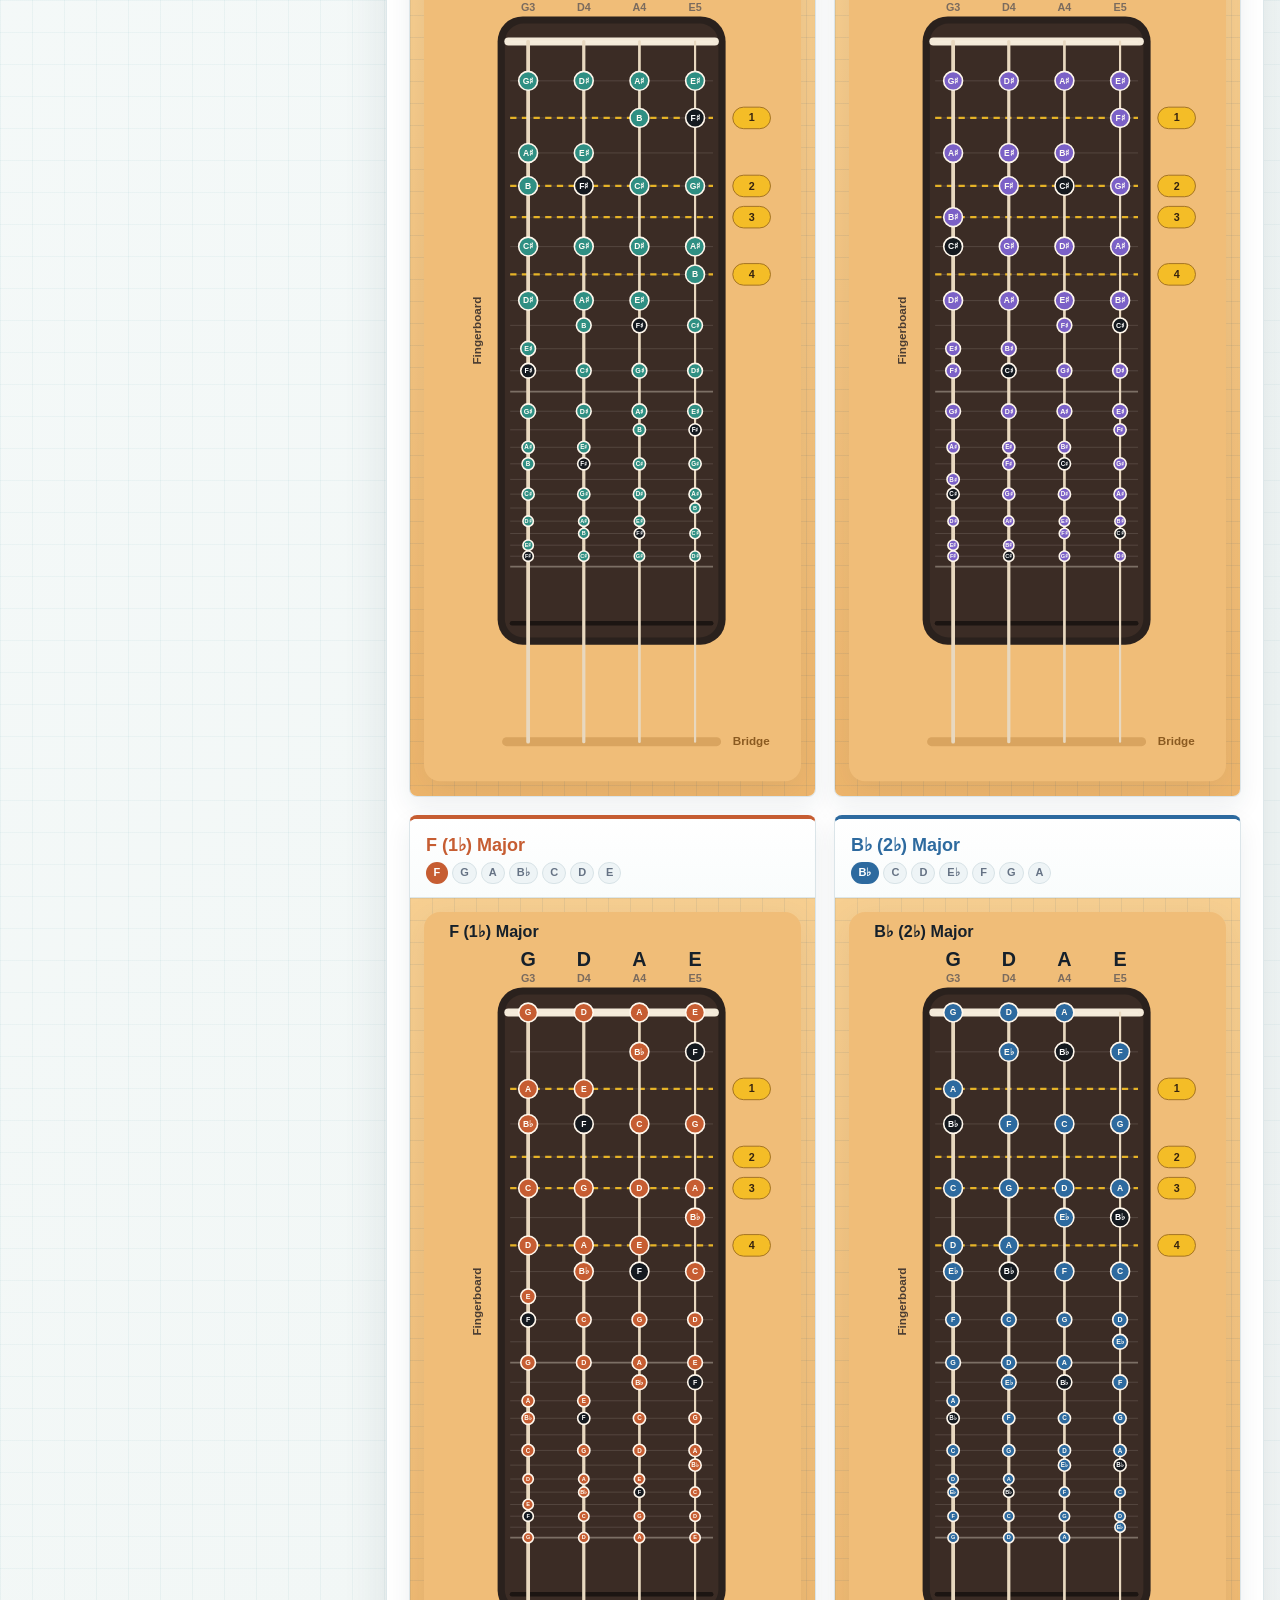
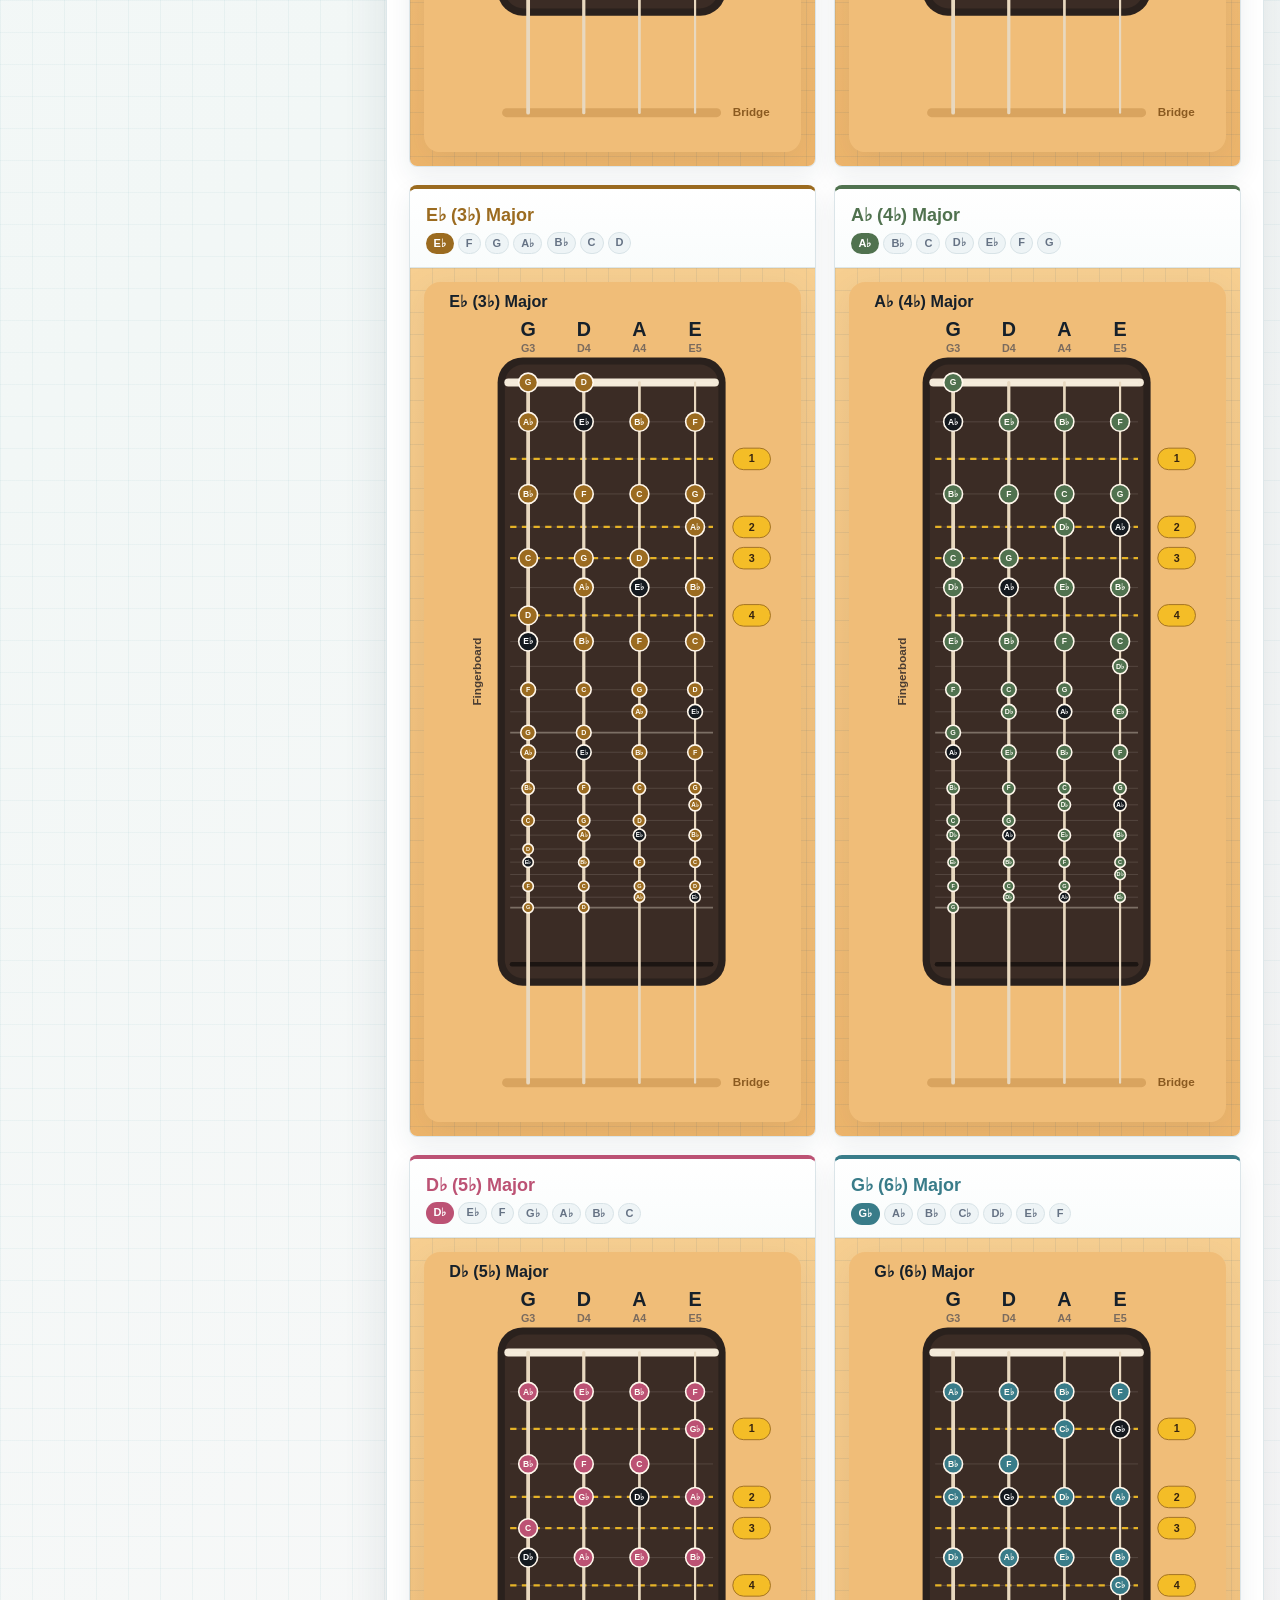
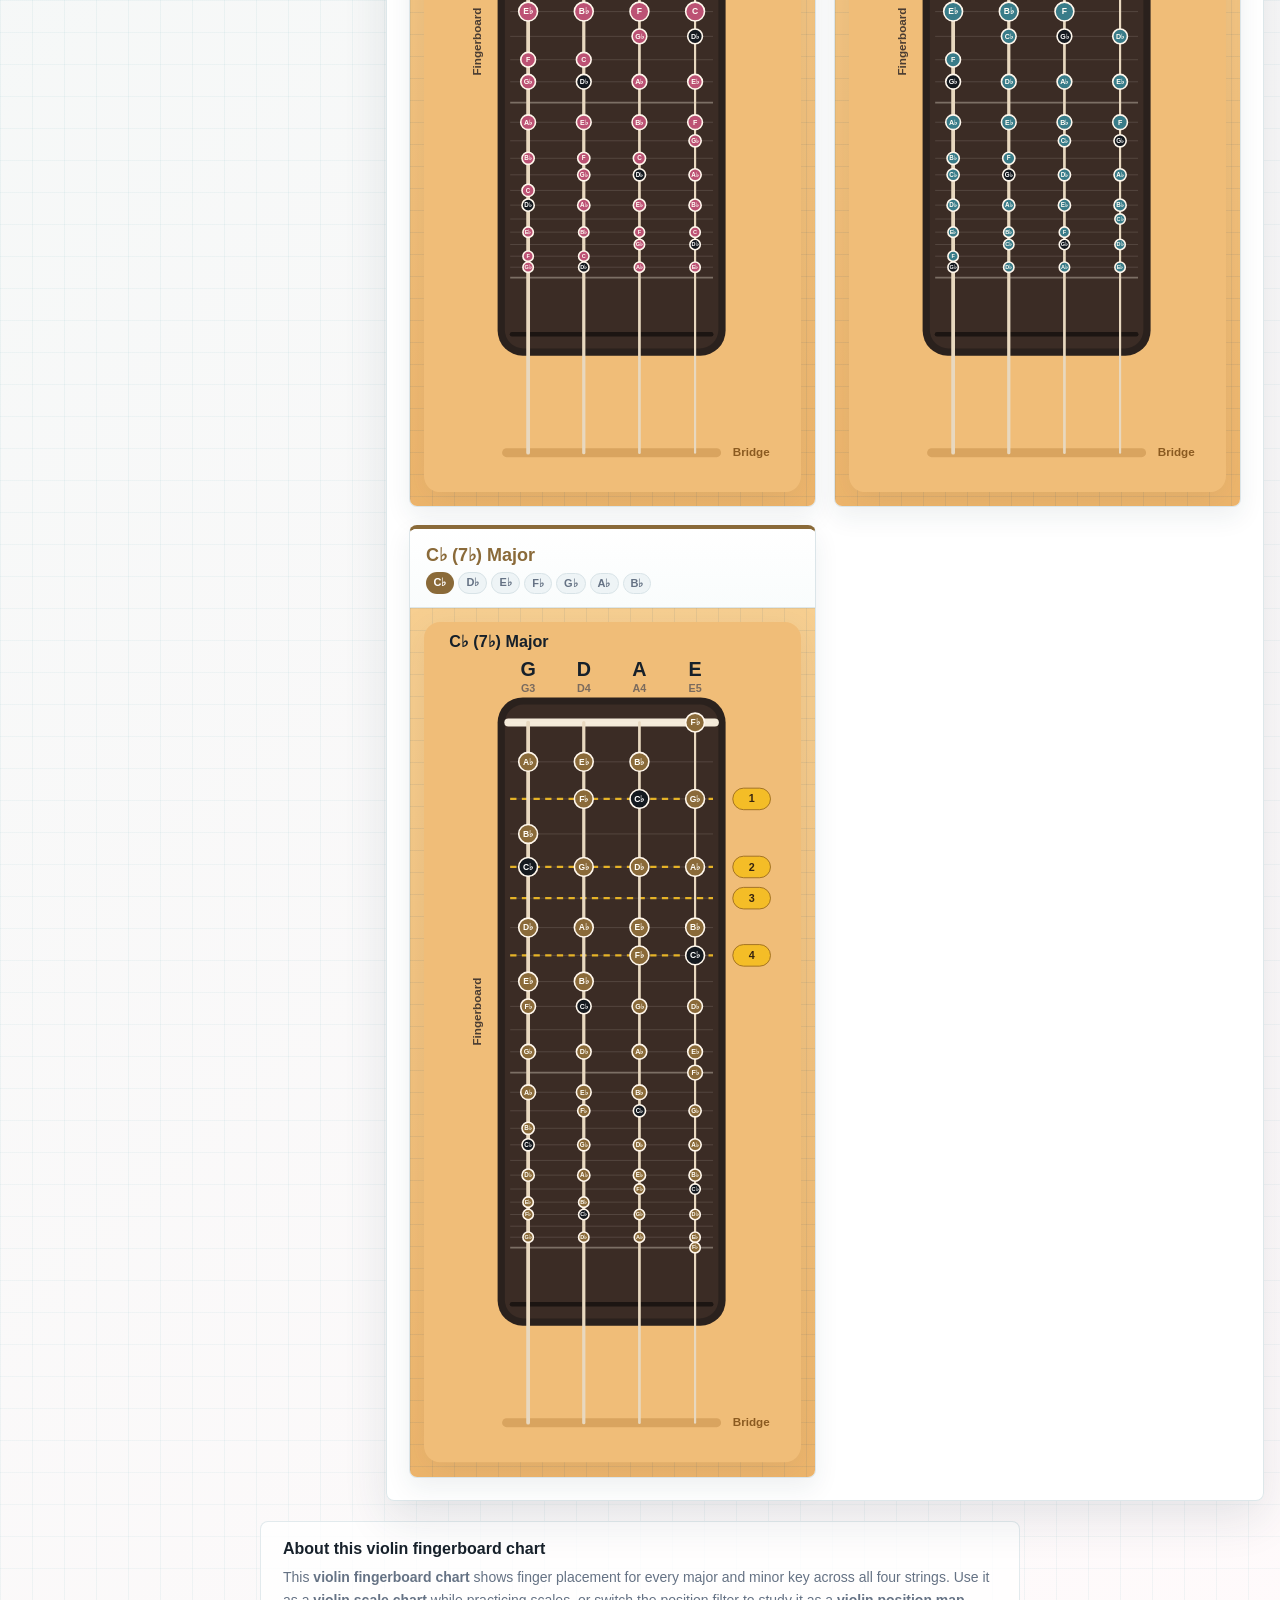
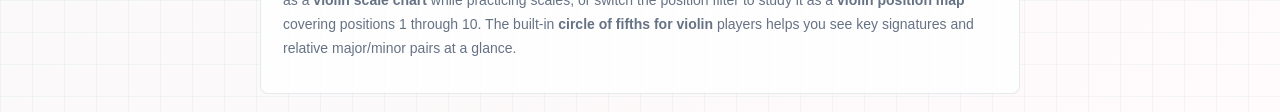
==== commit 2ce85349: "Increase fingerboard background contrast" ====
--- a/en/index.html
+++ b/en/index.html
@@ -12,8 +12,8 @@
     <meta property="og:description" content="Interactive violin fingerboard chart for scales, keys, and positions, with a circle of fifths reference.">
     <meta property="og:type" content="website">
     <meta property="og:url" content="https://xiaoxiao0413.github.io/violin-position-map/">
-    <link rel="stylesheet" href="../styles.css?v=20260624-bg1">
-    <script src="../app.js?v=20260624-ui4" defer></script>
+    <link rel="stylesheet" href="../styles.css?v=20260624-bg3">
+    <script src="../app.js?v=20260624-bg3" defer></script>
   </head>
   <body>
     <main class="app-shell">
--- a/styles.css
+++ b/styles.css
@@ -555,7 +555,7 @@
   background:
     linear-gradient(var(--paper-line) 1px, transparent 1px),
     linear-gradient(90deg, var(--paper-line) 1px, transparent 1px),
-    linear-gradient(180deg, #fff2dd, #ffe7c4);
+    linear-gradient(180deg, #f7cf91, #eeb56b);
   background-size: 22px 22px, 22px 22px, auto;
   cursor: zoom-in;
 }
@@ -616,7 +616,7 @@
   background:
     linear-gradient(var(--paper-line) 1px, transparent 1px),
     linear-gradient(90deg, var(--paper-line) 1px, transparent 1px),
-    linear-gradient(180deg, #fff2dd, #ffe7c4);
+    linear-gradient(180deg, #f7cf91, #eeb56b);
   background-size: 22px 22px, 22px 22px, auto;
 }
 
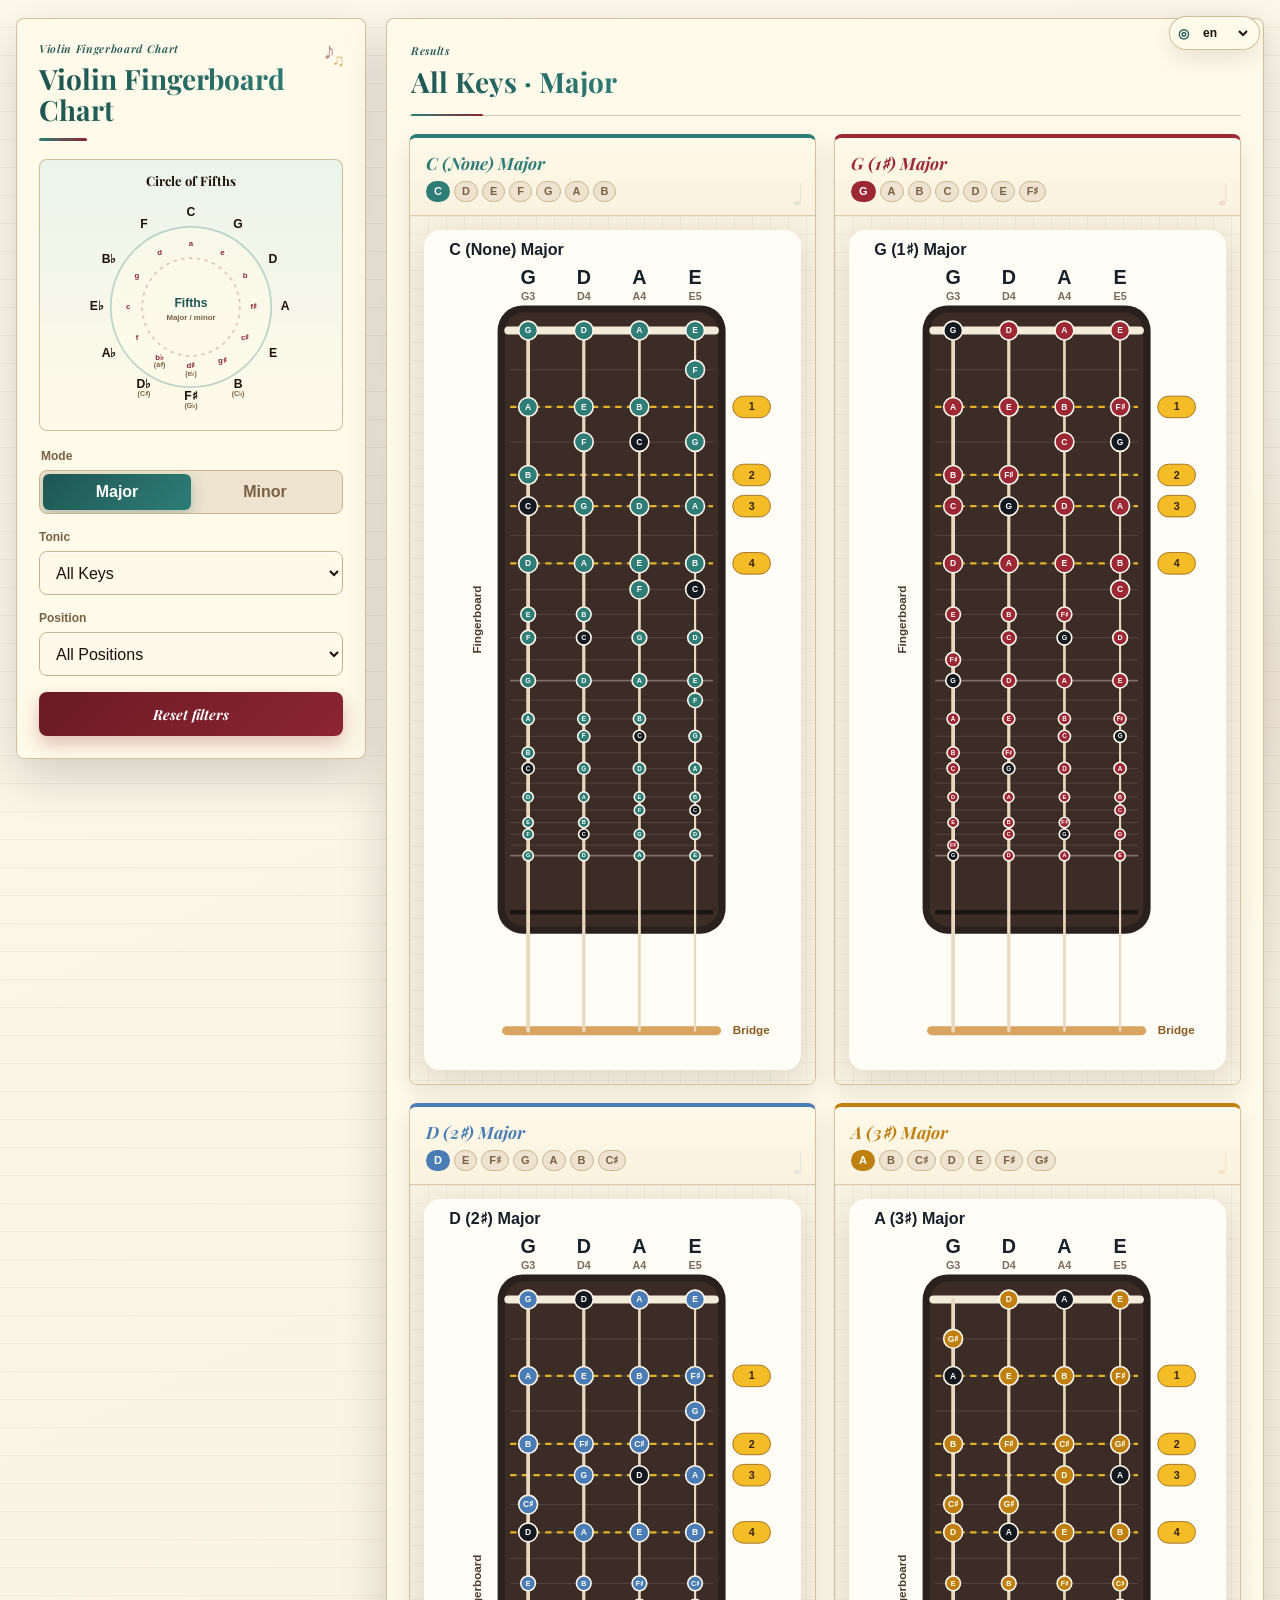
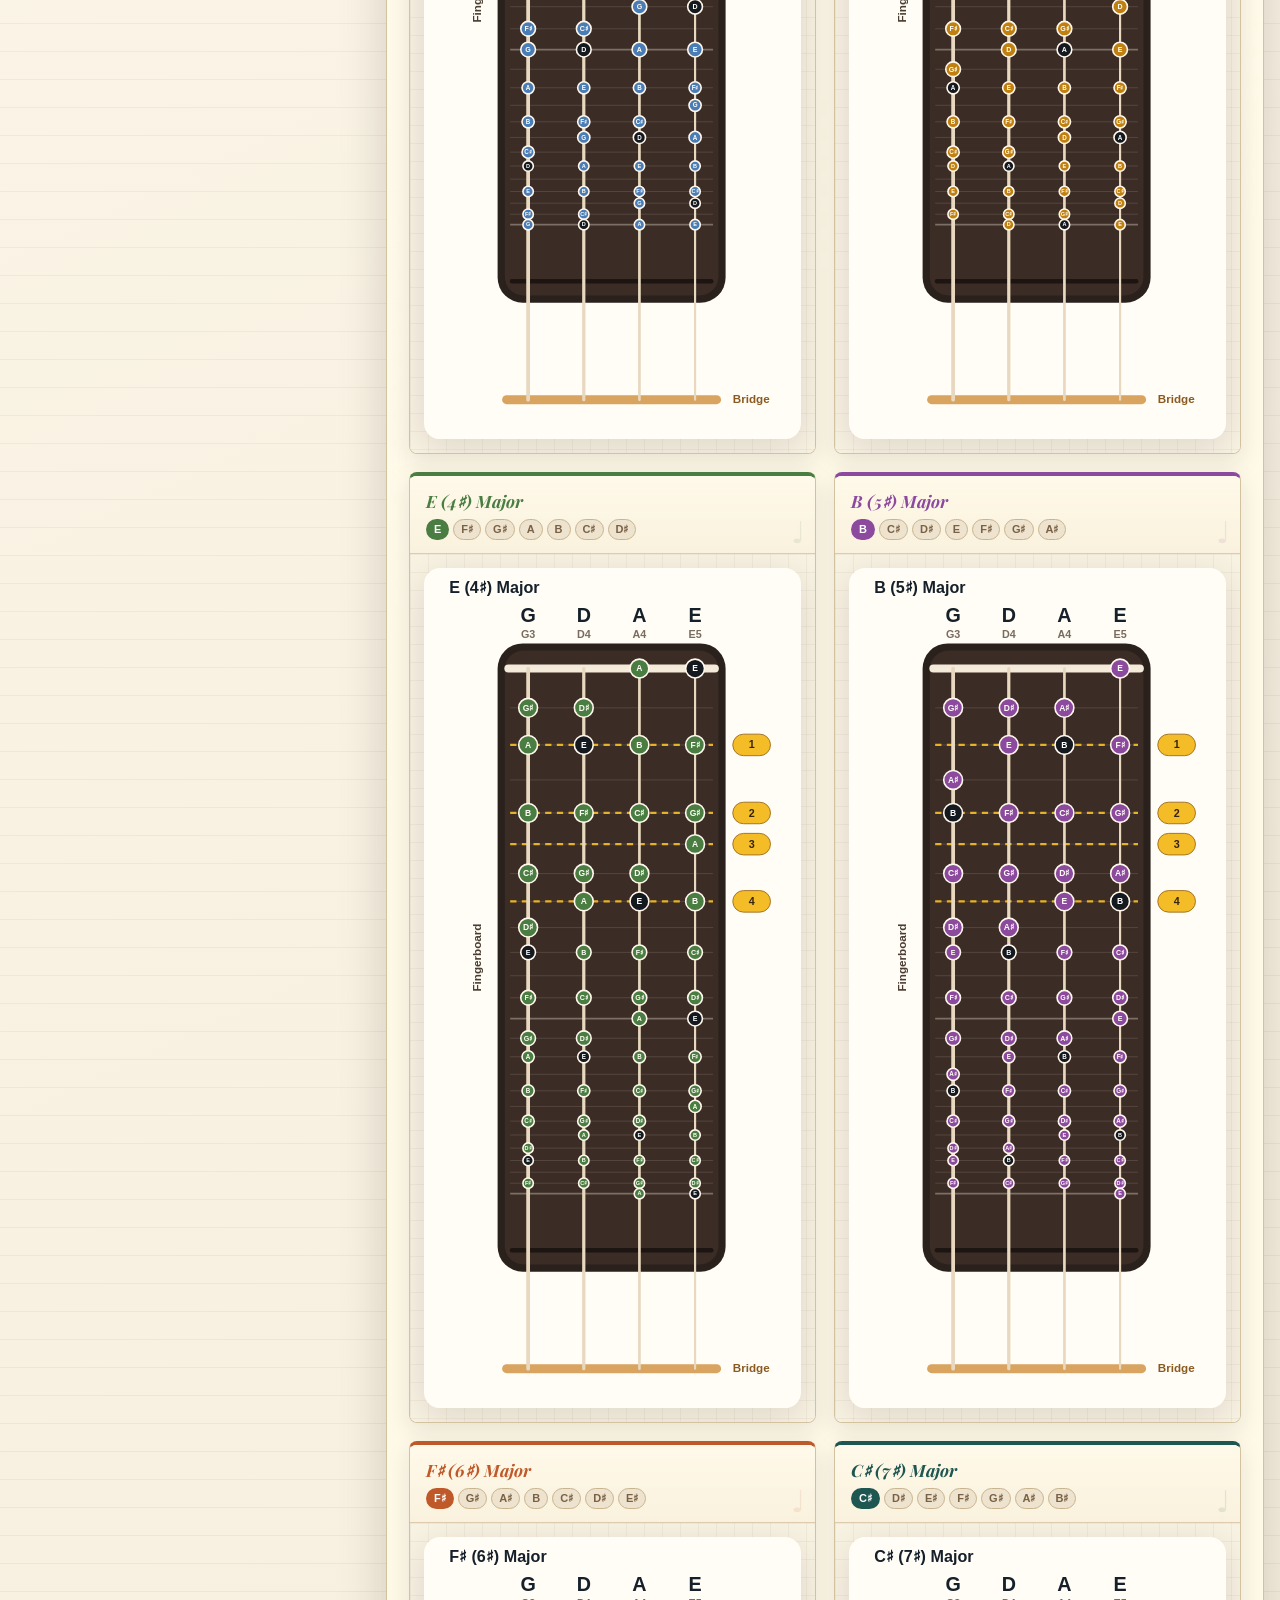
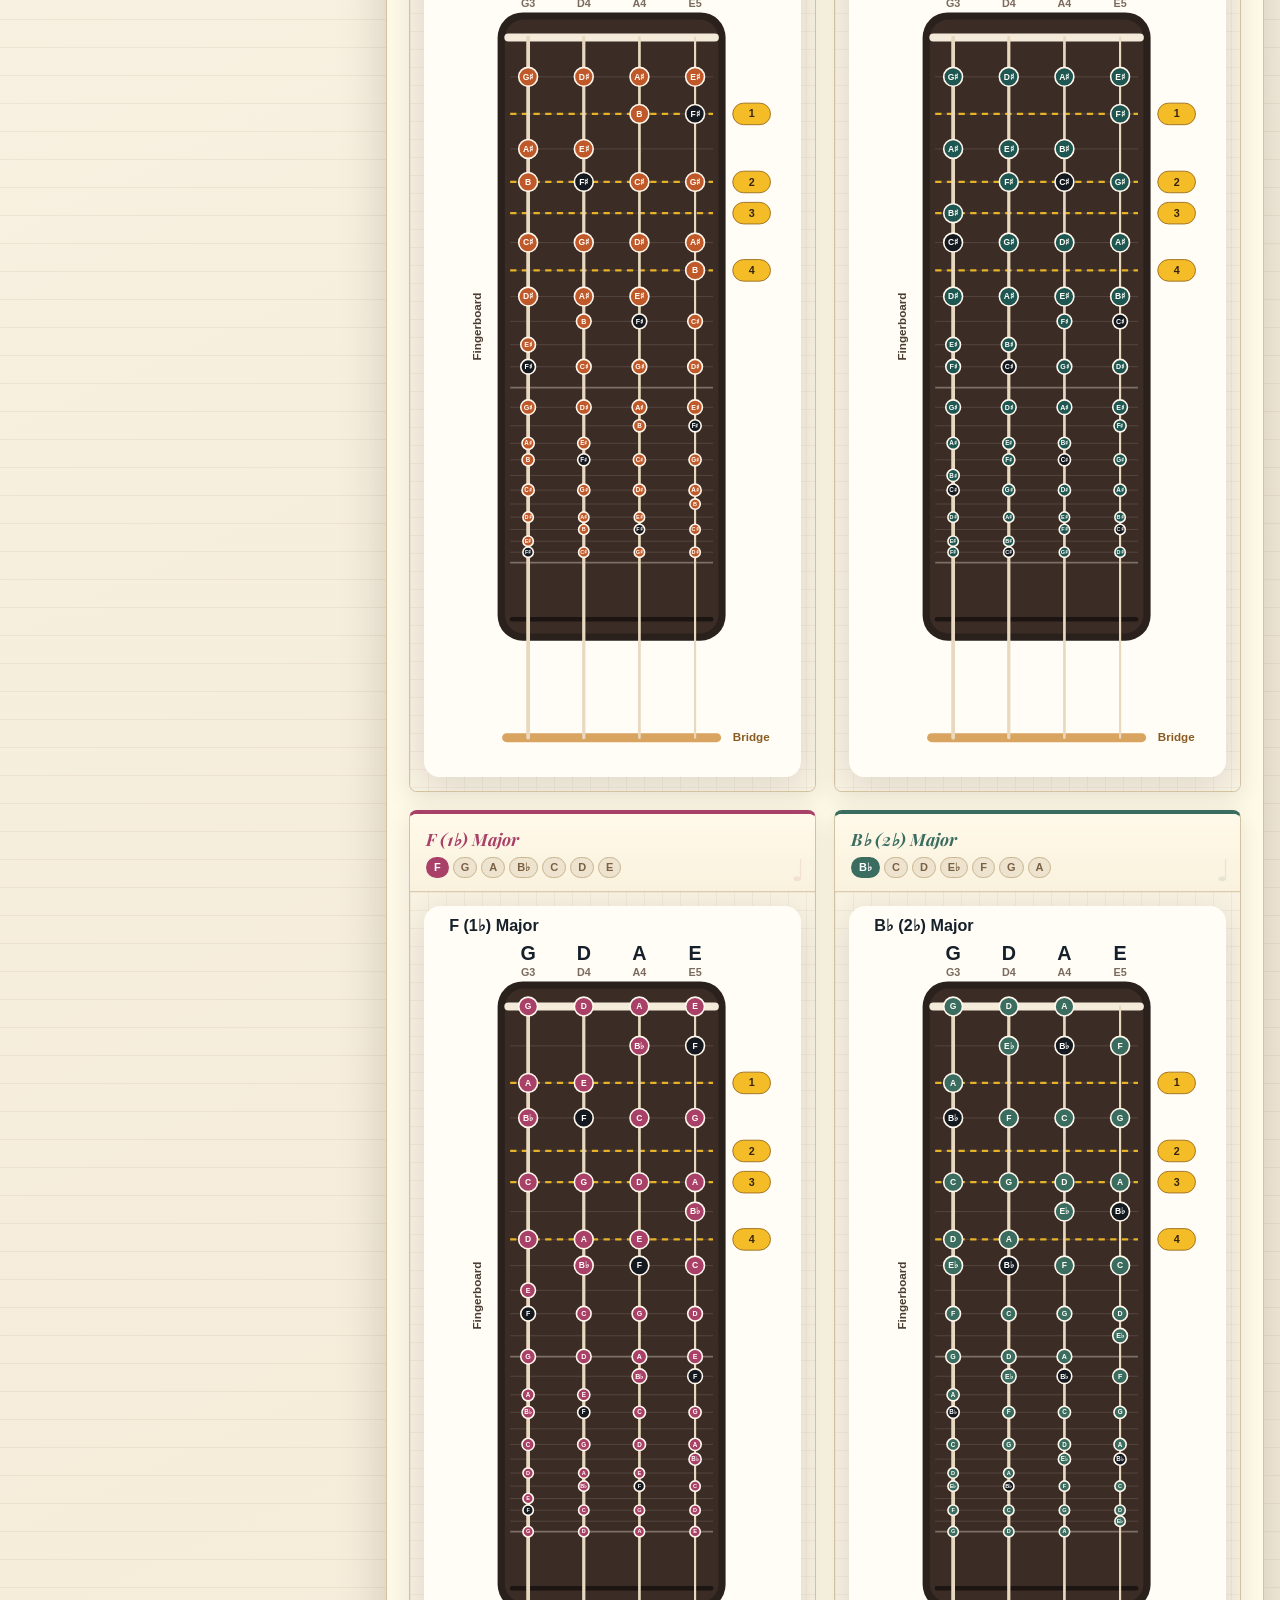
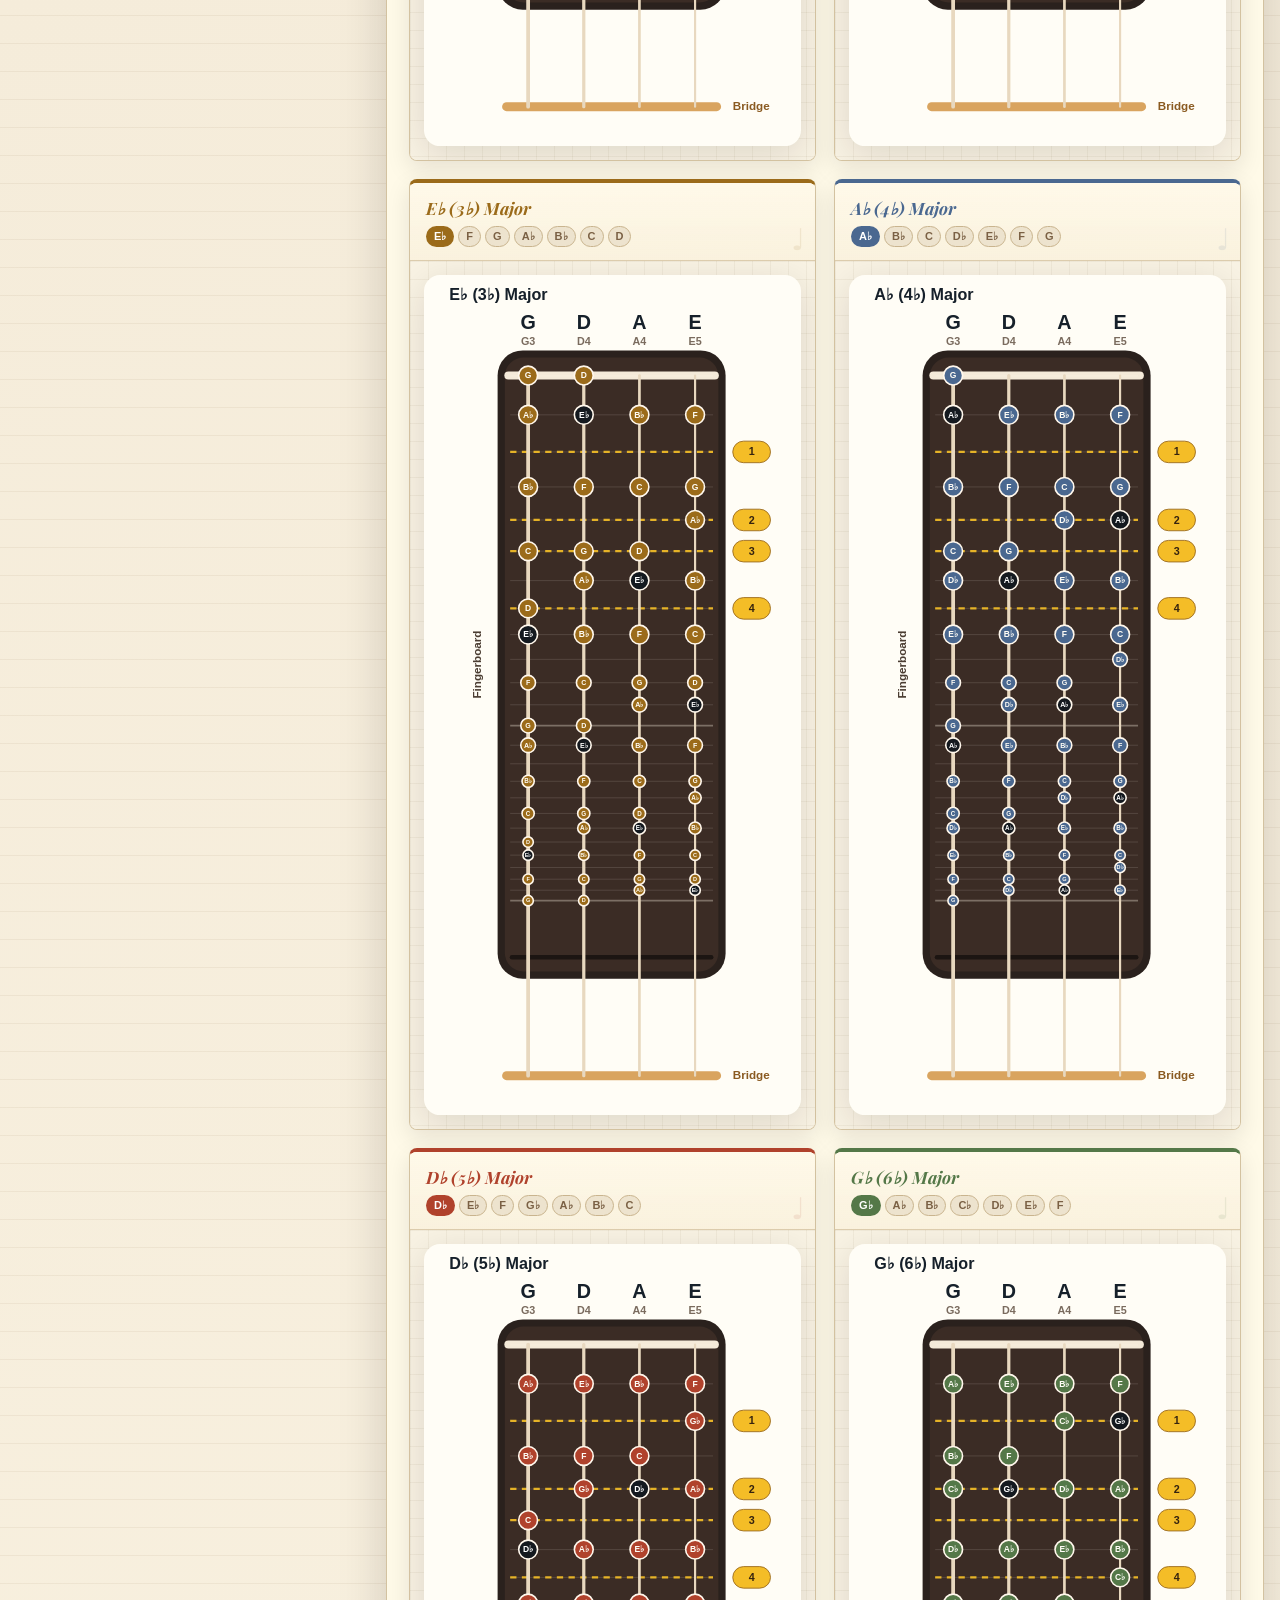
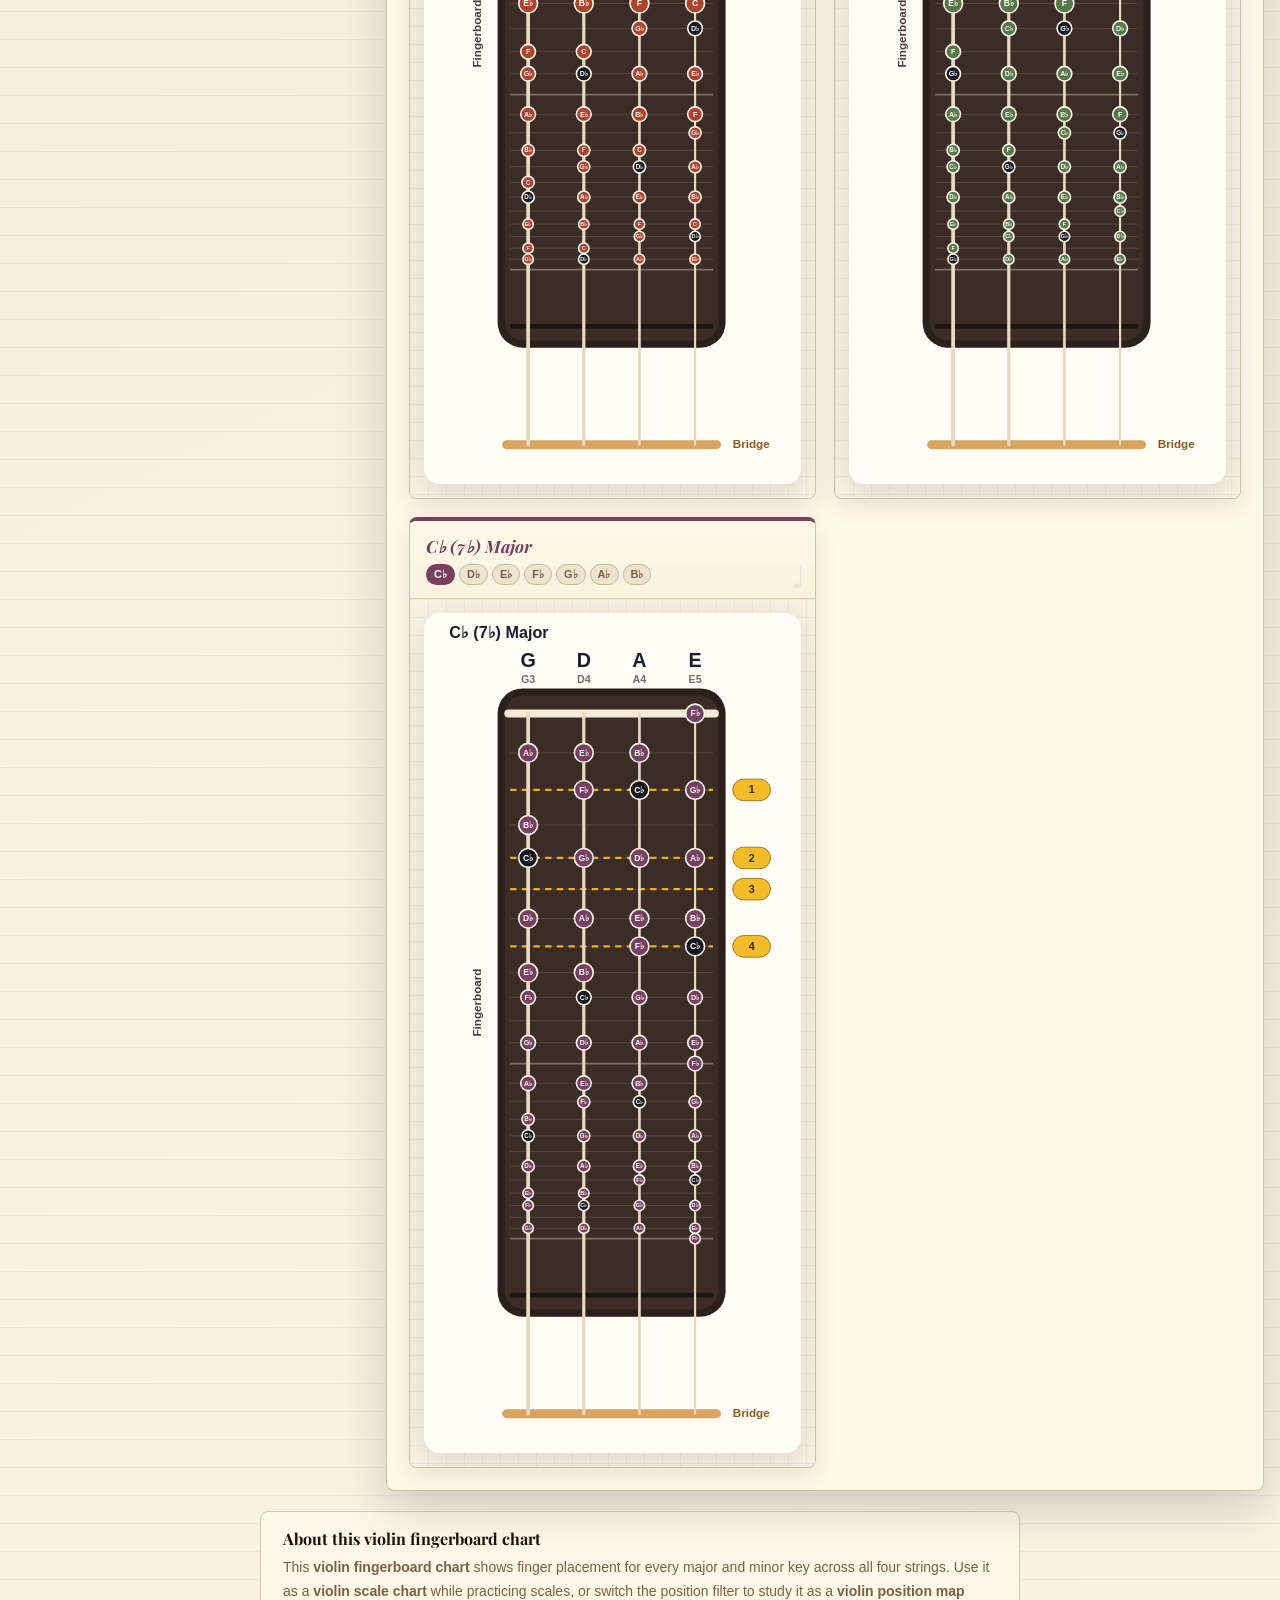
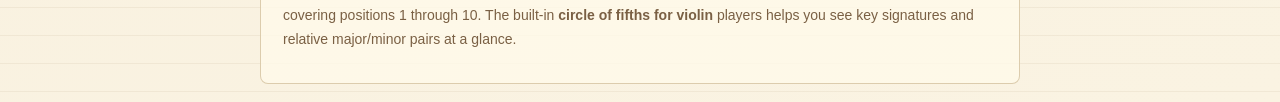
==== commit df8730da: "音乐风格重设计：羊皮纸配色体系、Playfair Display、统一暖色调贯穿全站" ====
--- a/en/index.html
+++ b/en/index.html
@@ -12,8 +12,8 @@
     <meta property="og:description" content="Interactive violin fingerboard chart for scales, keys, and positions, with a circle of fifths reference.">
     <meta property="og:type" content="website">
     <meta property="og:url" content="https://xiaoxiao0413.github.io/violin-position-map/">
-    <link rel="stylesheet" href="../styles.css?v=20260624-bg3">
-    <script src="../app.js?v=20260624-bg3" defer></script>
+    <link rel="stylesheet" href="../styles.css?v=20260625-music">
+    <script src="../app.js?v=20260625-music" defer></script>
   </head>
   <body>
     <main class="app-shell">
--- a/styles.css
+++ b/styles.css
@@ -1,40 +1,50 @@
+@import url('https://fonts.googleapis.com/css2?family=Playfair+Display:ital,wght@0,500;0,700;0,900;1,500;1,700&display=swap');
+
+/* ─── Unified Musical Colour System ─────────────────────────────
+   Palette: Aged Parchment × Patina Brass × Violin Burgundy × India Ink
+   ──────────────────────────────────────────────────────────────── */
 :root {
   color-scheme: light;
-  --ink: #17212b;
-  --muted: #657284;
-  --soft: #eef4f6;
-  --line: #d8e3e7;
-  --panel: rgba(255, 255, 255, 0.96);
-  --panel-solid: #ffffff;
-  --paper-line: rgba(29, 78, 116, 0.08);
-  --page: #f6faf9;
-  --teal: #0b7f8f;
-  --teal-dark: #075e6b;
-  --teal-soft: #dff3f5;
-  --accent: #d84f6a;
-  --accent-soft: #ffe8ed;
-  --gold: #e3ad2f;
-  --string: #23313e;
-  --shadow: 0 18px 46px rgba(30, 55, 72, 0.11);
-  --shadow-soft: 0 10px 26px rgba(30, 55, 72, 0.075);
+  --ink:          #1c1008;          /* India ink – near-black warm */
+  --muted:        #7a6044;          /* warm brown-gray */
+  --soft:         #ede3ce;          /* light parchment */
+  --line:         #c9b48e;          /* warm tan borders */
+  --panel:        rgba(255, 250, 233, 0.97);   /* warm glass panel */
+  --panel-solid:  #fff9e9;          /* solid warm white */
+  --page:         #f5ecda;          /* parchment page */
+  --teal:         #2e7d77;          /* patina brass / verdigris */
+  --teal-dark:    #1e5652;          /* deep instrument metal */
+  --teal-soft:    #d2eeeb;          /* light teal tint */
+  --accent:       #8c2532;          /* deep burgundy – violin red */
+  --accent-soft:  #f2dde0;          /* light blush */
+  --gold:         #b8870c;          /* dark goldenrod */
+  --gold-soft:    #fdf0c4;
+  --string:       #3d2b18;          /* warm dark brown */
+  --shadow:       0 18px 48px rgba(20, 10, 4, 0.17);
+  --shadow-soft:  0 8px 24px rgba(20, 10, 4, 0.10);
 }
 
 * {
   box-sizing: border-box;
 }
 
+/* ─── Page Background: Warm Parchment + Ruled Staff Lines ────── */
 body {
   margin: 0;
   min-height: 100vh;
   overflow-x: hidden;
   color: var(--ink);
   background:
-    radial-gradient(680px 460px at 8% -6%, rgba(11, 127, 143, 0.1), transparent 60%),
-    radial-gradient(620px 420px at 104% 8%, rgba(216, 79, 106, 0.08), transparent 58%),
-    linear-gradient(90deg, rgba(11, 127, 143, 0.05) 1px, transparent 1px),
-    linear-gradient(rgba(11, 127, 143, 0.045) 1px, transparent 1px),
-    linear-gradient(135deg, #f7fbfb 0%, #f2f7f6 56%, #fffafb 100%);
-  background-size: 140% 140%, 140% 140%, 32px 32px, 32px 32px, auto;
+    repeating-linear-gradient(
+      transparent 0, transparent 27px,
+      rgba(110, 78, 32, 0.065) 27px, rgba(110, 78, 32, 0.065) 28px
+    ),
+    radial-gradient(ellipse 900px 600px at 8% -8%, rgba(184, 135, 12, 0.09), transparent 65%),
+    radial-gradient(ellipse 700px 500px at 102% 6%, rgba(140, 37, 50, 0.07), transparent 60%),
+    linear-gradient(155deg, #fdf8ec 0%, #f5ecda 55%, #faf3e2 100%);
+  background-size: auto, 140% 140%, 140% 140%, auto;
+  background-position: 0 0, 0% 0%, 100% 0%, 0 0;
+  animation: drift-blobs 30s ease-in-out infinite alternate;
   font-family:
     Inter,
     "Segoe UI",
@@ -44,6 +54,11 @@
     sans-serif;
 }
 
+@keyframes drift-blobs {
+  0%   { background-position: 0 0, 0%  0%,  100% 0%, 0 0; }
+  100% { background-position: 0 0, 7% 12%,  90% 16%, 0 0; }
+}
+
 button,
 select,
 input {
@@ -52,9 +67,11 @@
 
 button,
 select {
-  transition: border-color 0.18s ease, background 0.18s ease, box-shadow 0.18s ease, transform 0.18s ease;
-}
-
+  transition: border-color 0.18s ease, background 0.18s ease,
+              box-shadow 0.18s ease, transform 0.18s ease;
+}
+
+/* ─── Language Switcher ──────────────────────────────────────── */
 .language-control {
   position: fixed;
   top: 16px;
@@ -65,9 +82,9 @@
   align-items: center;
   min-height: 34px;
   padding: 0 8px;
-  border: 1px solid rgba(216, 227, 231, 0.9);
+  border: 1px solid rgba(201, 180, 142, 0.85);
   border-radius: 999px;
-  background: rgba(255, 255, 255, 0.9);
+  background: rgba(255, 250, 233, 0.94);
   box-shadow: var(--shadow-soft);
   backdrop-filter: blur(10px);
 }
@@ -92,10 +109,11 @@
 }
 
 .language-control select:focus {
-  outline: 2px solid rgba(11, 127, 143, 0.22);
+  outline: 2px solid rgba(46, 125, 119, 0.25);
   border-color: transparent;
 }
 
+/* ─── Layout Shell ───────────────────────────────────────────── */
 .app-shell {
   display: grid;
   grid-template-columns: minmax(270px, 350px) minmax(0, 1fr);
@@ -109,7 +127,7 @@
 .control-panel,
 .result-panel {
   background: var(--panel);
-  border: 1px solid rgba(216, 227, 231, 0.86);
+  border: 1px solid rgba(201, 180, 142, 0.8);
   border-radius: 8px;
   box-shadow: var(--shadow);
   backdrop-filter: blur(8px);
@@ -123,8 +141,8 @@
   color: var(--muted);
   font-size: 14px;
   line-height: 1.7;
-  background: rgba(255, 255, 255, 0.78);
-  border: 1px solid rgba(216, 227, 231, 0.74);
+  background: rgba(255, 250, 233, 0.78);
+  border: 1px solid rgba(201, 180, 142, 0.65);
   border-radius: 8px;
 }
 
@@ -134,6 +152,7 @@
   font-size: 16px;
 }
 
+/* ─── Control Panel ──────────────────────────────────────────── */
 .control-panel {
   position: sticky;
   top: 16px;
@@ -144,18 +163,48 @@
   padding: 22px;
 }
 
+/* ─── Brand Block ────────────────────────────────────────────── */
 .brand-block {
   position: relative;
   padding-bottom: 2px;
 }
 
+.brand-block::before {
+  position: absolute;
+  top: -4px;
+  right: 8px;
+  color: var(--accent);
+  font-size: 24px;
+  opacity: 0.52;
+  content: "♪";
+  animation: note-float 4s ease-in-out infinite;
+}
+
+.brand-block::after {
+  position: absolute;
+  top: 10px;
+  right: -2px;
+  color: var(--gold);
+  font-size: 17px;
+  opacity: 0.58;
+  content: "♫";
+  animation: note-float 4s ease-in-out infinite 1.2s;
+}
+
+@keyframes note-float {
+  0%, 100% { transform: translateY(0) rotate(0deg); }
+  50%       { transform: translateY(-6px) rotate(7deg); }
+}
+
+/* ─── Typography ─────────────────────────────────────────────── */
 .eyebrow {
   margin: 0 0 8px;
   color: var(--teal-dark);
+  font-family: 'Playfair Display', Georgia, serif;
+  font-style: italic;
   font-size: 11px;
-  font-weight: 900;
-  letter-spacing: 0.08em;
-  text-transform: uppercase;
+  font-weight: 600;
+  letter-spacing: 0.06em;
 }
 
 h1,
@@ -167,39 +216,60 @@
 
 h1 {
   margin-bottom: 0;
-  color: var(--ink);
-  font-size: 30px;
-  line-height: 1.04;
+  font-family: 'Playfair Display', Georgia, 'Times New Roman', serif;
+  font-size: 28px;
+  line-height: 1.1;
   letter-spacing: 0;
+  background: linear-gradient(115deg, var(--teal-dark) 5%, var(--teal) 40%, var(--accent) 75%, var(--gold) 100%);
+  background-size: 220% 100%;
+  background-clip: text;
+  -webkit-background-clip: text;
+  color: transparent;
+  -webkit-text-fill-color: transparent;
+  animation: title-shine 9s ease-in-out infinite alternate;
+}
+
+@keyframes title-shine {
+  0%   { background-position: 0% 50%; }
+  100% { background-position: 100% 50%; }
 }
 
 h1::after {
   display: block;
-  width: 54px;
-  height: 4px;
-  margin-top: 14px;
+  width: 48px;
+  height: 3px;
+  margin-top: 12px;
   border-radius: 999px;
   background: linear-gradient(90deg, var(--teal), var(--accent));
   content: "";
 }
 
+h2 {
+  margin-bottom: 0;
+  font-family: 'Playfair Display', Georgia, 'Times New Roman', serif;
+  font-size: 28px;
+  line-height: 1.12;
+  letter-spacing: 0;
+}
+
+/* ─── Circle of Fifths ───────────────────────────────────────── */
 .fifths-wheel {
   display: grid;
   gap: 10px;
   justify-items: center;
   padding: 13px 12px 14px;
-  border: 1px solid rgba(216, 227, 231, 0.9);
+  border: 1px solid rgba(201, 180, 142, 0.85);
   border-radius: 8px;
   background:
-    linear-gradient(180deg, rgba(223, 243, 245, 0.56), rgba(255, 255, 255, 0.82)),
-    #ffffff;
+    linear-gradient(180deg, rgba(210, 238, 235, 0.45), rgba(255, 250, 233, 0.95)),
+    var(--panel-solid);
 }
 
 .fifths-wheel h2 {
   margin: 0;
   color: var(--ink);
   font-size: 13px;
-  font-weight: 900;
+  font-weight: 700;
   line-height: 1.2;
 }
 
@@ -210,14 +280,14 @@
 }
 
 .fifths-ring {
-  fill: rgba(255, 255, 255, 0.42);
-  stroke: rgba(11, 127, 143, 0.34);
+  fill: rgba(255, 250, 233, 0.45);
+  stroke: rgba(46, 125, 119, 0.3);
   stroke-width: 2;
 }
 
 .fifths-inner-ring {
-  fill: rgba(255, 255, 255, 0.36);
-  stroke: rgba(216, 79, 106, 0.28);
+  fill: rgba(255, 250, 233, 0.38);
+  stroke: rgba(140, 37, 50, 0.24);
   stroke-width: 2;
   stroke-dasharray: 4 5;
 }
@@ -260,6 +330,7 @@
   font-weight: 800;
 }
 
+/* Interactive circle of fifths */
 .fifths-major text[data-key],
 .fifths-minor text[data-key] {
   cursor: pointer;
@@ -279,6 +350,7 @@
   fill: var(--teal);
 }
 
+/* ─── Filters ────────────────────────────────────────────────── */
 .filters {
   display: grid;
   gap: 16px;
@@ -298,9 +370,10 @@
   margin-bottom: 7px;
   color: var(--muted);
   font-size: 12px;
-  font-weight: 900;
-}
-
+  font-weight: 800;
+}
+
+/* Mode Toggle */
 .segmented {
   display: grid;
   grid-template-columns: 1fr 1fr;
@@ -336,19 +409,15 @@
   min-height: 36px;
   padding: 0 12px;
   color: var(--muted);
-  font-weight: 850;
+  font-weight: 800;
   border-radius: 6px;
-}
-
-.segmented span {
   transition: background 0.2s ease, color 0.2s ease, box-shadow 0.2s ease;
 }
 
 .segmented input:checked + span {
   color: #ffffff;
   background: linear-gradient(135deg, var(--teal-dark), var(--teal));
-  box-shadow: 0 6px 16px rgba(7, 94, 107, 0.24);
-
+  box-shadow: 0 5px 14px rgba(30, 86, 82, 0.28);
 }
 
 .segmented label:hover span {
@@ -360,7 +429,7 @@
 }
 
 .segmented input:focus-visible + span {
-  outline: 3px solid rgba(11, 127, 143, 0.28);
+  outline: 3px solid rgba(46, 125, 119, 0.28);
   outline-offset: -3px;
 }
 
@@ -368,6 +437,7 @@
   display: block;
 }
 
+/* Dropdowns */
 select,
 input[type="number"] {
   width: 100%;
@@ -376,13 +446,13 @@
   color: var(--ink);
   border: 1px solid var(--line);
   border-radius: 8px;
-  background: #ffffff;
-  box-shadow: inset 0 1px 0 rgba(255, 255, 255, 0.86);
+  background: var(--panel-solid);
+  box-shadow: inset 0 1px 0 rgba(255, 255, 255, 0.55);
 }
 
 select:hover,
 input[type="number"]:hover {
-  border-color: rgba(11, 127, 143, 0.42);
+  border-color: rgba(46, 125, 119, 0.45);
 }
 
 input[type="number"] {
@@ -391,31 +461,36 @@
 
 select:focus,
 input[type="number"]:focus {
-  outline: 3px solid rgba(11, 127, 143, 0.18);
+  outline: 3px solid rgba(46, 125, 119, 0.2);
   border-color: var(--teal);
 }
 
+/* Reset Button – Burgundy, musical feel */
 .reset-button {
   min-height: 44px;
   color: #ffffff;
   border: 0;
   border-radius: 8px;
-  background: linear-gradient(135deg, var(--teal-dark), var(--teal));
-  box-shadow: 0 9px 18px rgba(7, 94, 107, 0.22);
+  background: linear-gradient(135deg, #6b1a24, var(--accent));
+  box-shadow: 0 8px 18px rgba(140, 37, 50, 0.28);
   cursor: pointer;
-  font-weight: 900;
+  font-family: 'Playfair Display', Georgia, serif;
+  font-style: italic;
+  font-weight: 700;
+  font-size: 14px;
   transition: box-shadow 0.2s ease, background 0.2s ease, transform 0.2s ease;
 }
 
 .reset-button:hover {
   transform: translateY(-1px);
-  box-shadow: 0 14px 24px rgba(7, 94, 107, 0.28);
+  box-shadow: 0 12px 24px rgba(140, 37, 50, 0.36);
 }
 
 .reset-button:active {
   transform: translateY(0);
 }
 
+/* ─── Result Panel ───────────────────────────────────────────── */
 .result-panel {
   display: flex;
   flex-direction: column;
@@ -431,9 +506,10 @@
   justify-content: space-between;
   gap: 16px;
   padding: 2px 2px 18px;
-  border-bottom: 1px solid rgba(216, 227, 231, 0.86);
-}
-
+  border-bottom: 1px solid rgba(201, 180, 142, 0.75);
+}
+
+/* Gradient accent line under result heading */
 .result-head::after {
   position: absolute;
   left: 2px;
@@ -445,17 +521,18 @@
   content: "";
 }
 
-h2 {
-  margin-bottom: 0;
-  font-size: 30px;
-  line-height: 1.12;
-  letter-spacing: 0;
-}
-
+/* Result title gradient */
 #result-title {
-  color: var(--ink);
-}
-
+  background: linear-gradient(115deg, var(--teal-dark) 0%, var(--teal) 48%, var(--accent) 100%);
+  background-size: 220% 100%;
+  background-clip: text;
+  -webkit-background-clip: text;
+  color: transparent;
+  -webkit-text-fill-color: transparent;
+  animation: title-shine 9s ease-in-out infinite alternate;
+}
+
+/* ─── Diagram Grid ───────────────────────────────────────────── */
 .diagram-grid {
   display: grid;
   grid-template-columns: repeat(auto-fill, minmax(290px, 1fr));
@@ -468,22 +545,23 @@
   justify-content: center;
 }
 
+/* ─── Diagram Card ───────────────────────────────────────────── */
 .diagram-card {
   min-width: 0;
   overflow: hidden;
-  border: 1px solid rgba(216, 227, 231, 0.9);
+  border: 1px solid rgba(201, 180, 142, 0.8);
   border-top: 4px solid var(--key-color, var(--teal));
   border-radius: 8px;
-  background: #ffffff;
+  background: var(--panel-solid);
   box-shadow: var(--shadow-soft);
   animation: card-in 0.26s ease both;
   transition: transform 0.2s ease, border-color 0.2s ease, box-shadow 0.2s ease;
 }
 
 .diagram-card:hover {
-  border-color: rgba(11, 127, 143, 0.22);
+  border-color: rgba(110, 78, 32, 0.22);
   border-top-color: var(--key-color, var(--teal));
-  box-shadow: 0 18px 38px rgba(30, 55, 72, 0.14);
+  box-shadow: 0 16px 36px rgba(20, 10, 4, 0.18);
   transform: translateY(-2px);
 }
 
@@ -492,20 +570,37 @@
   grid-template-rows: auto auto auto;
 }
 
+/* Card header with subtle parchment + musical watermark */
 .formula-card-head {
+  position: relative;
   display: grid;
   gap: 6px;
   padding: 15px 16px 13px;
-  border-bottom: 1px solid rgba(216, 227, 231, 0.86);
-  background: linear-gradient(180deg, #ffffff, #f9fcfc);
+  border-bottom: 1px solid rgba(201, 180, 142, 0.65);
+  background: linear-gradient(180deg, var(--panel-solid), rgba(245, 236, 213, 0.55));
+  overflow: hidden;
+}
+
+.formula-card-head::after {
+  content: "♩";
+  position: absolute;
+  right: 10px;
+  bottom: 5px;
+  font-size: 30px;
+  color: var(--key-color, var(--teal));
+  opacity: 0.1;
+  pointer-events: none;
+  line-height: 1;
 }
 
 .formula-card-head h3 {
   margin: 0;
   padding: 0;
+  font-family: 'Playfair Display', Georgia, serif;
+  font-style: italic;
+  font-weight: 700;
   color: var(--key-color, var(--teal-dark));
-  font-size: 18px;
-  font-weight: 900;
+  font-size: 17px;
   line-height: 1.25;
   border-radius: 0;
   background: none;
@@ -515,10 +610,11 @@
   margin: 0;
   color: var(--muted);
   font-size: 13px;
-  font-weight: 750;
+  font-weight: 700;
   line-height: 1.35;
 }
 
+/* Scale note badges */
 .scale-notes {
   display: flex;
   flex-wrap: wrap;
@@ -545,6 +641,7 @@
   border-color: transparent;
 }
 
+/* ─── Fingerboard Diagram ────────────────────────────────────── */
 .fingerboard-media {
   position: relative;
   display: flex;
@@ -552,12 +649,38 @@
   min-width: 0;
   padding: 14px;
   overflow: hidden;
+  /* Warm grid – like manuscript staff paper */
   background:
-    linear-gradient(var(--paper-line) 1px, transparent 1px),
-    linear-gradient(90deg, var(--paper-line) 1px, transparent 1px),
-    linear-gradient(180deg, #f7cf91, #eeb56b);
-  background-size: 22px 22px, 22px 22px, auto;
+    linear-gradient(rgba(110, 78, 32, 0.06) 1px, transparent 1px),
+    linear-gradient(90deg, rgba(110, 78, 32, 0.06) 1px, transparent 1px),
+    #f9f3e4;
+  background-size: 18px 18px, 18px 18px, auto;
   cursor: zoom-in;
+}
+
+/* Zoom hint icon */
+.fingerboard-media::after {
+  content: "⤢";
+  position: absolute;
+  bottom: 10px;
+  right: 10px;
+  width: 26px;
+  height: 26px;
+  display: flex;
+  align-items: center;
+  justify-content: center;
+  font-size: 13px;
+  color: var(--teal-dark);
+  background: rgba(255, 250, 233, 0.92);
+  border: 1px solid rgba(46, 125, 119, 0.22);
+  border-radius: 50%;
+  opacity: 0;
+  transition: opacity 0.2s ease;
+  pointer-events: none;
+}
+
+.fingerboard-media:hover::after {
+  opacity: 1;
 }
 
 .fingerboard-svg {
@@ -565,15 +688,16 @@
   width: min(100%, 430px);
   height: auto;
   border-radius: 8px;
-  filter: drop-shadow(0 8px 16px rgba(30, 55, 72, 0.08));
+  filter: drop-shadow(0 8px 18px rgba(20, 10, 4, 0.12));
 }
 
 .fingerboard-media:hover .fingerboard-svg,
 .fingerboard-media:focus-visible .fingerboard-svg {
-  outline: 3px solid rgba(11, 127, 143, 0.28);
+  outline: 3px solid rgba(46, 125, 119, 0.28);
   outline-offset: 2px;
 }
 
+/* Note dots */
 .note-dot {
   transition: opacity 0.15s ease, filter 0.15s ease;
 }
@@ -583,9 +707,10 @@
 }
 
 .note-dot.note-in-position circle:last-of-type {
-  filter: drop-shadow(0 0 5px rgba(227, 173, 47, 0.9));
-}
-
+  filter: drop-shadow(0 0 5px rgba(184, 135, 12, 0.9));
+}
+
+/* ─── Animations ─────────────────────────────────────────────── */
 @keyframes card-in {
   from {
     opacity: 0;
@@ -606,6 +731,7 @@
   }
 }
 
+/* ─── Diagram Media (image-based cards, legacy) ──────────────── */
 .diagram-media {
   position: relative;
   display: grid;
@@ -614,9 +740,9 @@
   padding: 70px 28px 28px;
   overflow: hidden;
   background:
-    linear-gradient(var(--paper-line) 1px, transparent 1px),
-    linear-gradient(90deg, var(--paper-line) 1px, transparent 1px),
-    linear-gradient(180deg, #f7cf91, #eeb56b);
+    linear-gradient(rgba(110, 78, 32, 0.06) 1px, transparent 1px),
+    linear-gradient(90deg, rgba(110, 78, 32, 0.06) 1px, transparent 1px),
+    linear-gradient(180deg, #fdf8ec, #f5ecda);
   background-size: 22px 22px, 22px 22px, auto;
 }
 
@@ -628,14 +754,16 @@
   max-width: calc(100% - 34px);
   padding: 8px 14px 10px;
   color: #ffffff;
+  font-family: 'Playfair Display', Georgia, serif;
   font-size: 22px;
-  font-weight: 900;
+  font-weight: 700;
+  font-style: italic;
   line-height: 1;
   text-align: center;
   white-space: nowrap;
   border-radius: 8px;
   background: var(--teal-dark);
-  box-shadow: 0 8px 16px rgba(7, 94, 107, 0.22);
+  box-shadow: 0 8px 16px rgba(30, 86, 82, 0.24);
   transform: translateX(-50%);
 }
 
@@ -654,7 +782,7 @@
   display: block;
   width: min(82%, 260px);
   border-radius: 8px;
-  box-shadow: 0 10px 22px rgba(30, 55, 72, 0.14);
+  box-shadow: 0 10px 22px rgba(20, 10, 4, 0.15);
   cursor: zoom-in;
   transition: transform 0.18s ease;
 }
@@ -671,7 +799,7 @@
 }
 
 .diagram-image:focus-visible {
-  outline: 3px solid rgba(11, 127, 143, 0.42);
+  outline: 3px solid rgba(46, 125, 119, 0.42);
   outline-offset: 2px;
 }
 
@@ -683,20 +811,21 @@
   color: var(--muted);
   border: 2px dashed var(--line);
   border-radius: 8px;
-  background: rgba(255, 255, 255, 0.66);
-}
-
+  background: rgba(255, 250, 233, 0.6);
+}
+
+/* ─── Lightbox ───────────────────────────────────────────────── */
 .lightbox {
   max-width: min(94vw, 620px);
   padding: 16px;
   border: 0;
   border-radius: 8px;
-  background: #ffffff;
+  background: var(--panel-solid);
   box-shadow: var(--shadow);
 }
 
 .lightbox::backdrop {
-  background: rgba(23, 33, 43, 0.72);
+  background: rgba(18, 9, 4, 0.74);
   backdrop-filter: blur(6px);
 }
 
@@ -736,7 +865,9 @@
 .lightbox figcaption {
   margin-top: 10px;
   color: var(--ink);
-  font-weight: 800;
+  font-family: 'Playfair Display', Georgia, serif;
+  font-style: italic;
+  font-weight: 600;
 }
 
 .lightbox-close {
@@ -757,11 +888,16 @@
   transition: background 0.15s ease, transform 0.15s ease;
 }
 
+.lightbox-close::before {
+  content: "×";
+}
+
 .lightbox-close:hover {
   background: var(--accent);
-  transform: scale(1.06);
-}
-
+  transform: scale(1.06) rotate(90deg);
+}
+
+/* ─── Diagram Caption (legacy image cards) ───────────────────── */
 .diagram-caption {
   display: grid;
   grid-template-columns: auto minmax(0, 1fr);
@@ -769,14 +905,16 @@
   align-items: center;
   min-height: 74px;
   padding: 12px 14px 14px;
-  border-top: 1px solid rgba(216, 227, 231, 0.86);
-  background: rgba(255, 255, 255, 0.78);
+  border-top: 1px solid rgba(201, 180, 142, 0.75);
+  background: rgba(255, 250, 233, 0.7);
 }
 
 h3 {
   margin-bottom: 0;
   padding: 6px 10px;
   color: var(--ink);
+  font-family: 'Playfair Display', Georgia, serif;
+  font-style: italic;
   font-size: 16px;
   line-height: 1.25;
   border-radius: 6px;
@@ -790,6 +928,7 @@
   line-height: 1.35;
 }
 
+/* ─── Responsive ─────────────────────────────────────────────── */
 @media (max-width: 960px) {
   .control-panel {
     position: static;
@@ -822,11 +961,11 @@
   }
 
   h1 {
-    font-size: 26px;
+    font-size: 24px;
   }
 
   h2 {
-    font-size: 25px;
+    font-size: 23px;
   }
 
   .result-head {
@@ -848,6 +987,6 @@
   }
 
   .diagram-pill {
-    font-size: 21px;
-  }
-}
+    font-size: 20px;
+  }
+}
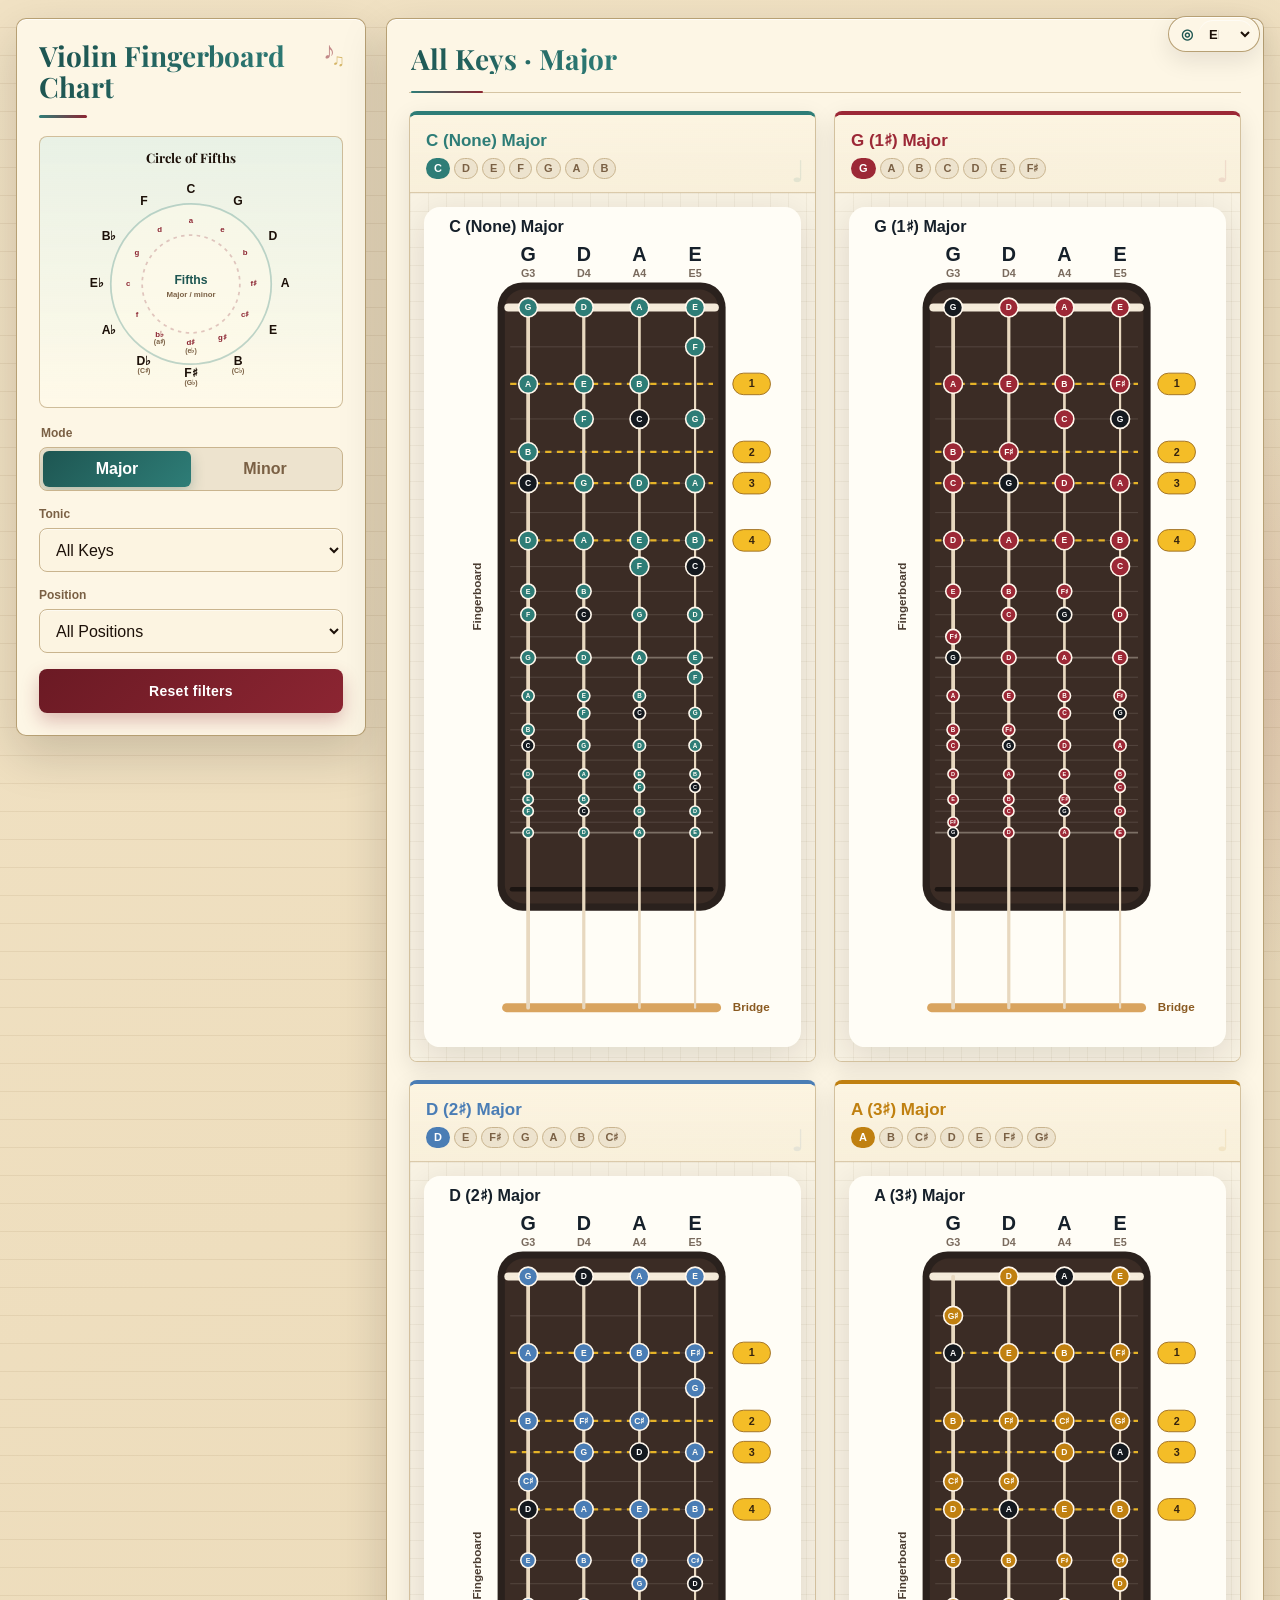
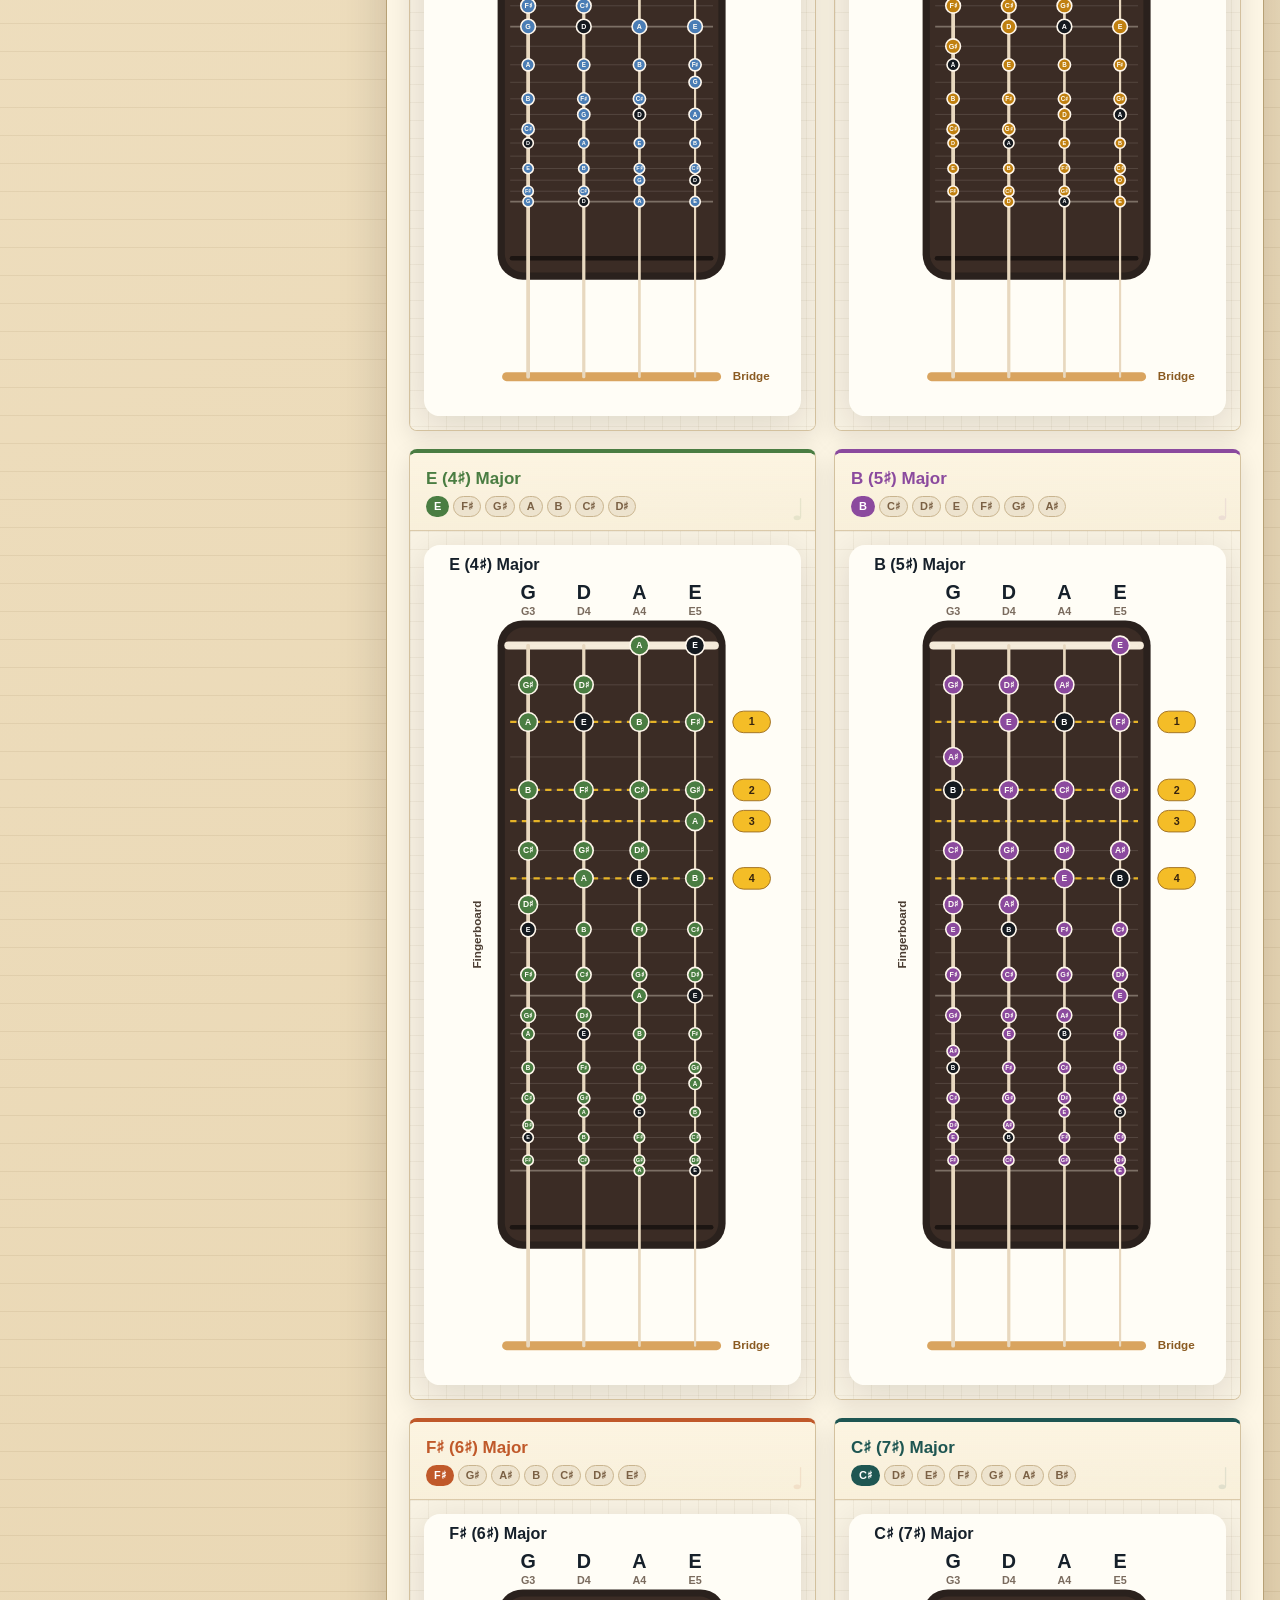
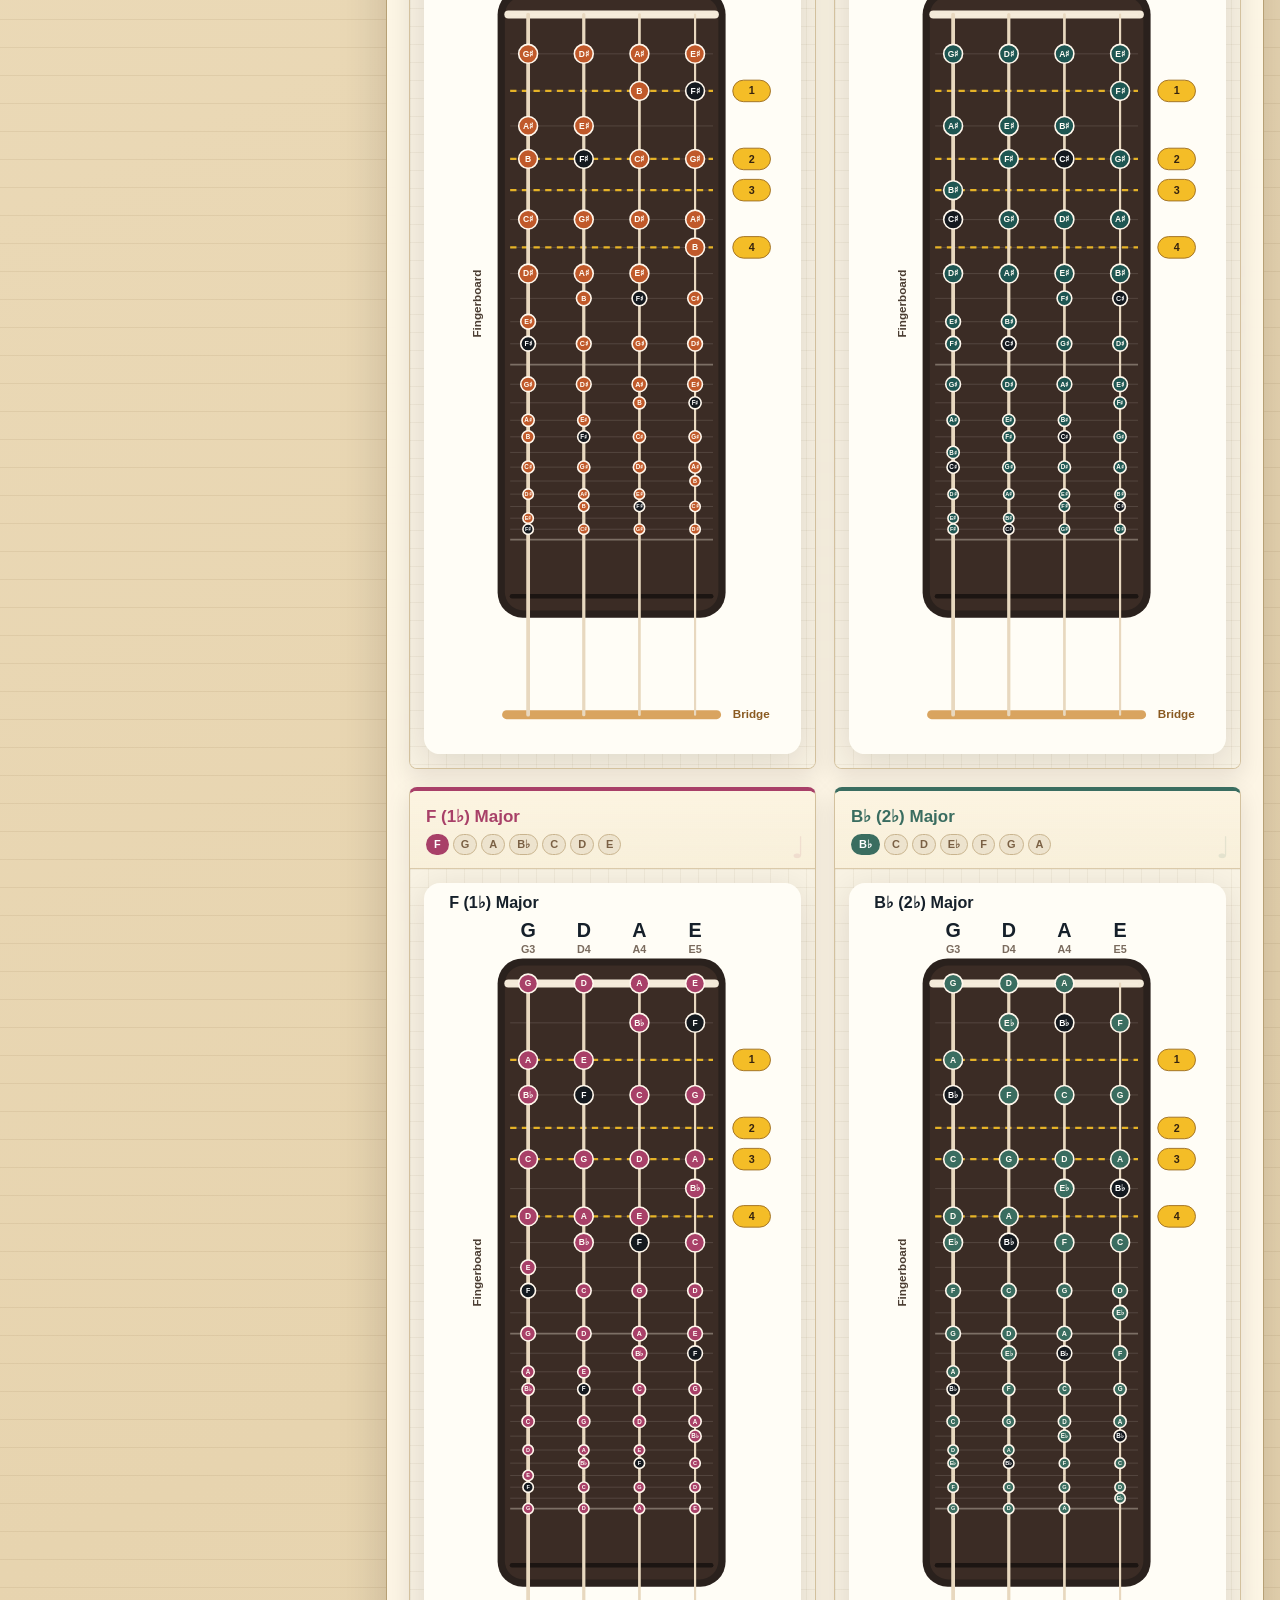
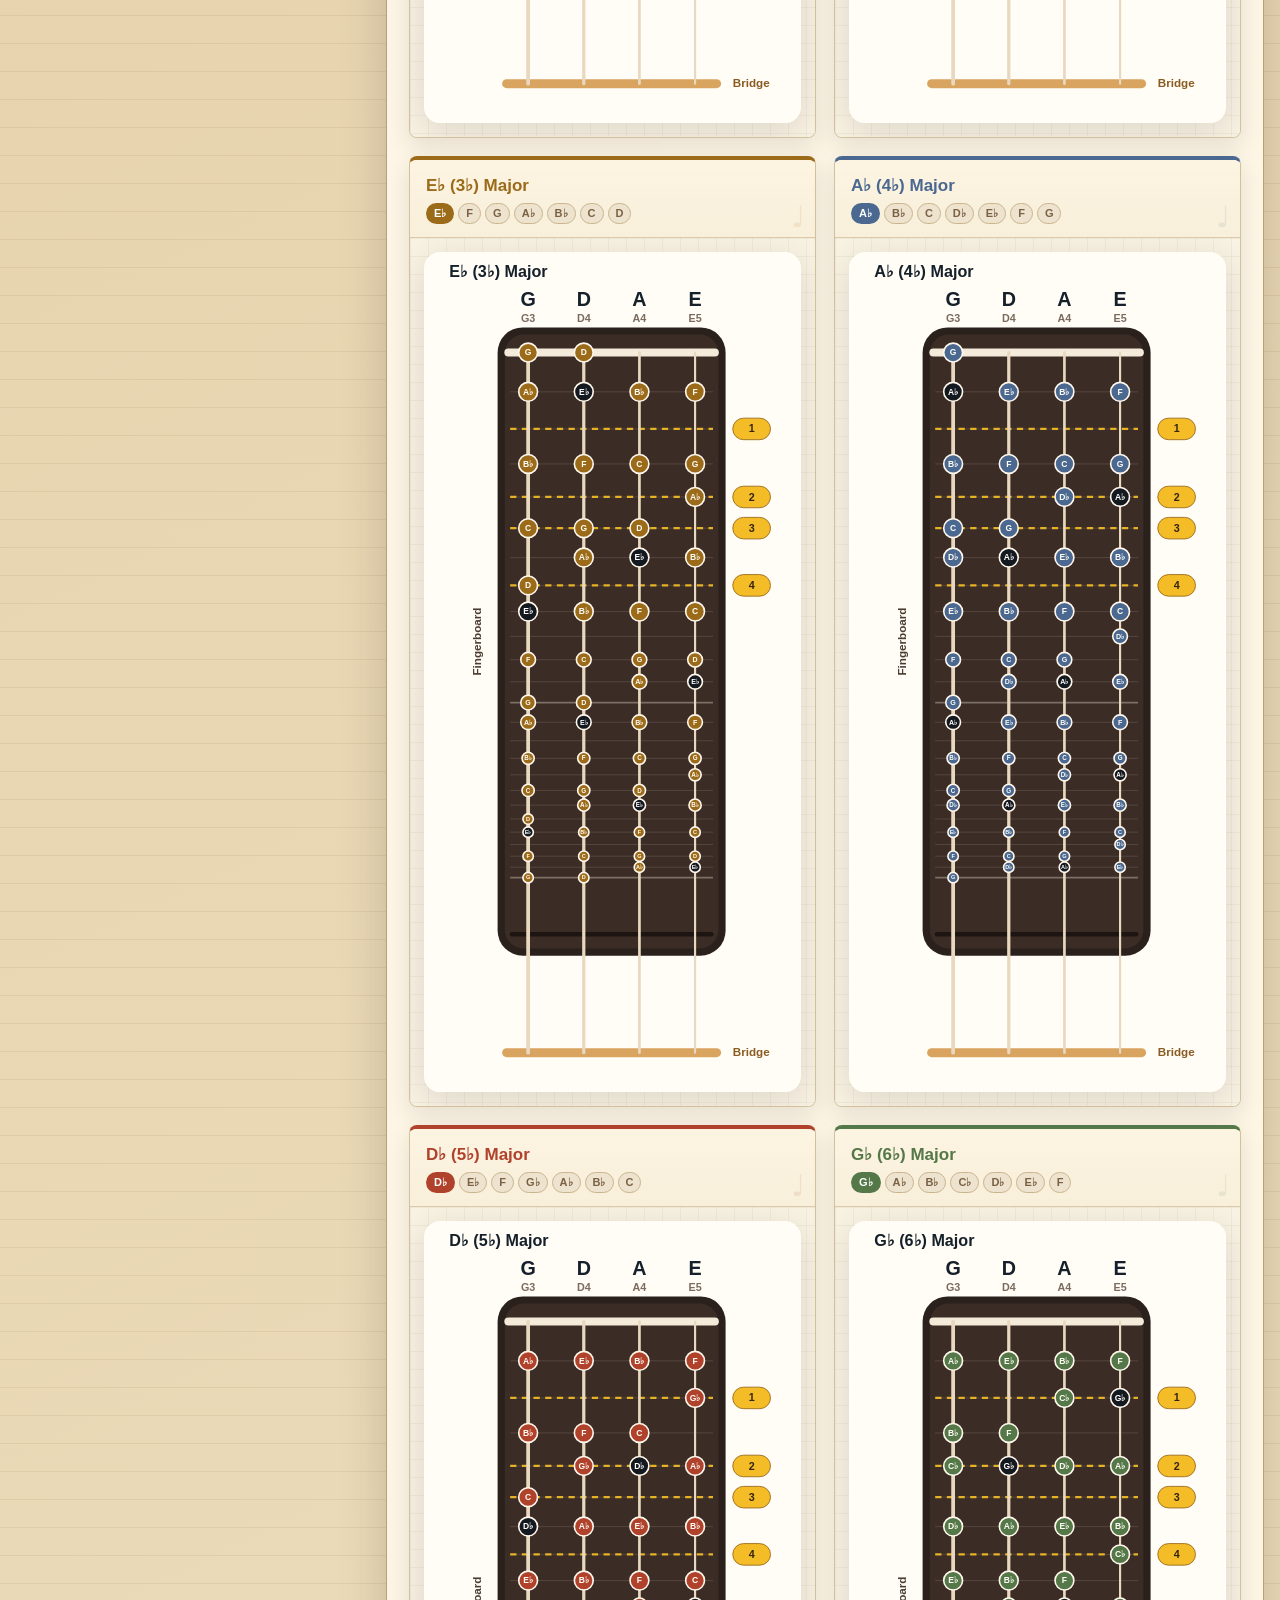
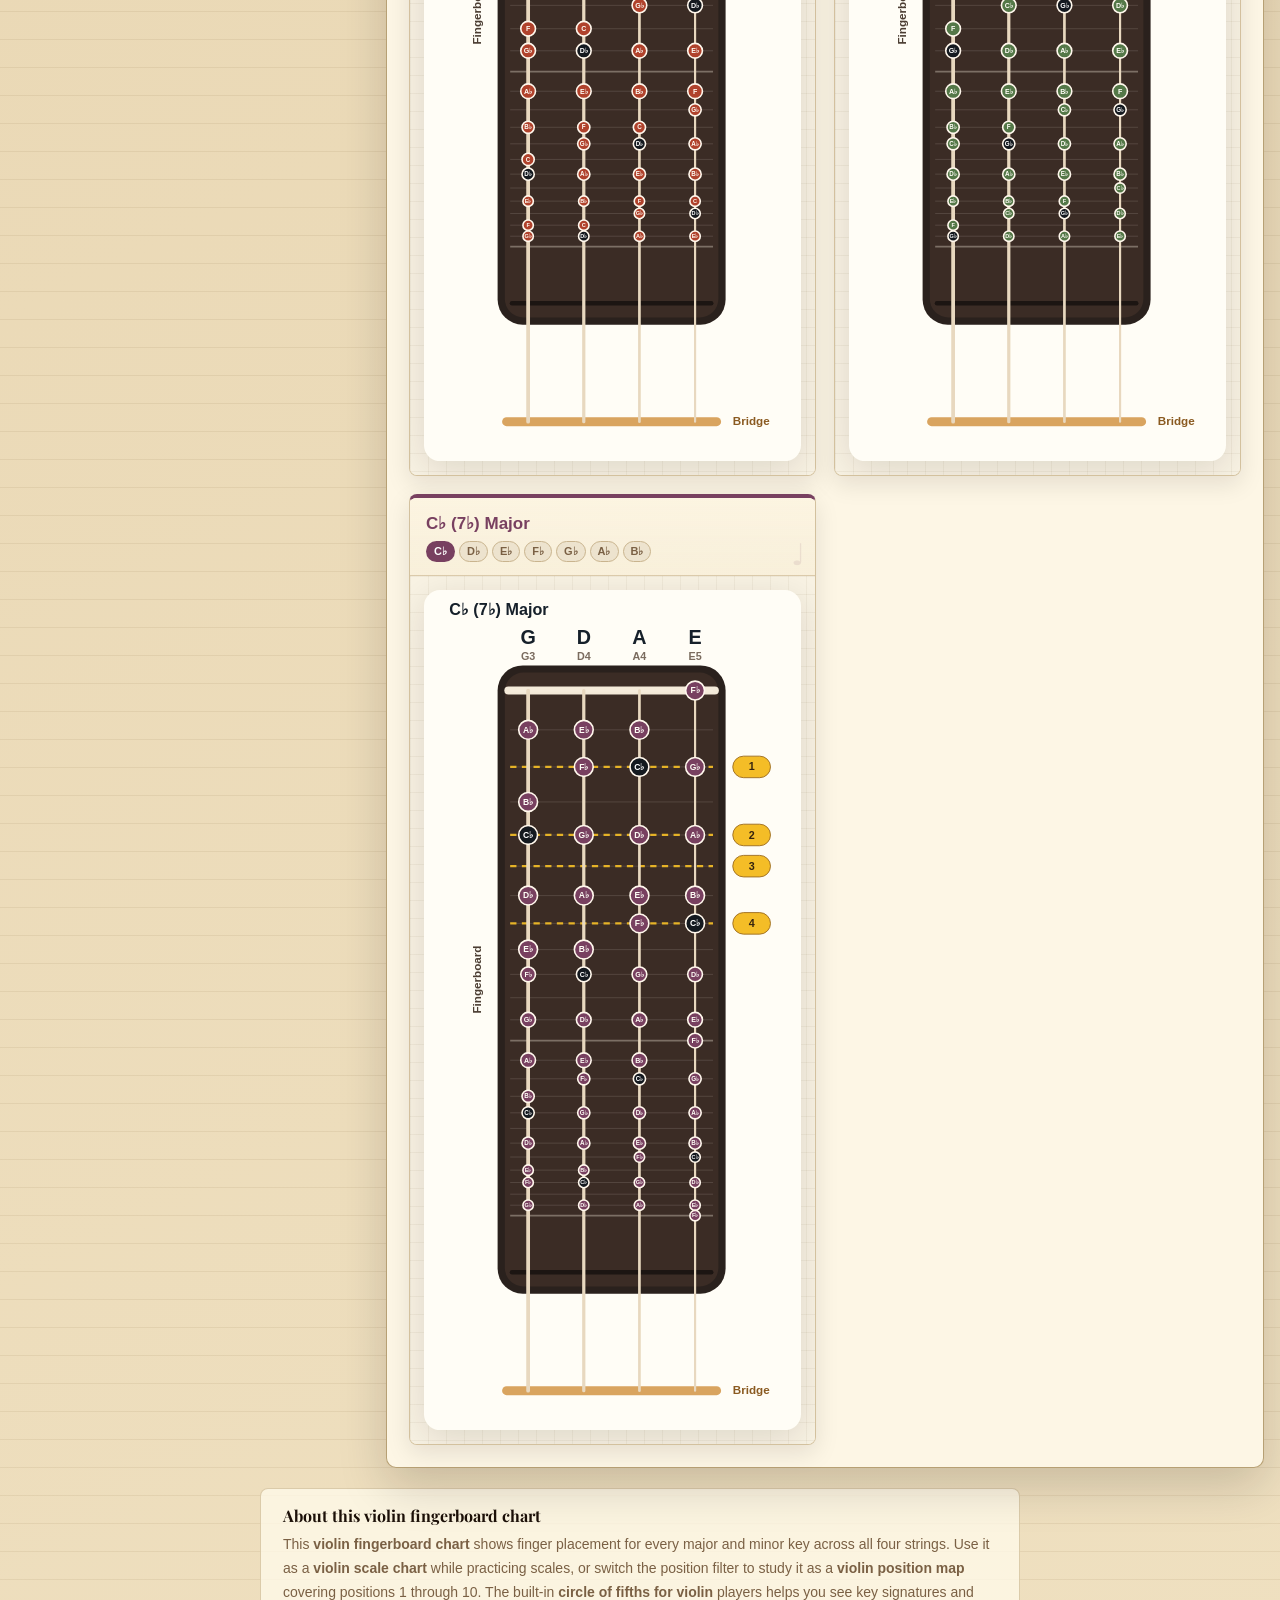
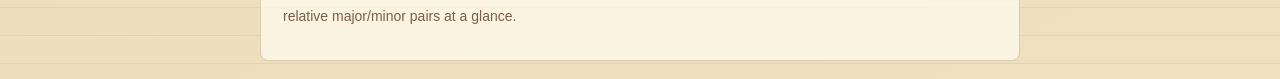
==== commit 6832df6c: "预留广告位（侧边栏300x250 + 全宽banner），默认隐藏不影响现有布局 流量起来后移除 ad-slot--reserved 类即可接入广告网络代码，暂不接入Google Analytics和" ====
--- a/en/index.html
+++ b/en/index.html
@@ -3,17 +3,19 @@
   <head>
     <meta charset="utf-8">
     <meta name="viewport" content="width=device-width, initial-scale=1">
+    <meta name="google-site-verification" content="z76xjxY6kRkKO2FdSqYmMXT2T0Ag-CoBl6Cyi8DQak0" />
+    <meta name="google-site-verification" content="Apib7-x98H0j5cPqHWwSMm6dNU4GmODRoqxLiDzdx9I" />
     <title>Violin Fingerboard Chart · Position Map · Circle of Fifths</title>
     <meta name="description" content="Interactive violin fingerboard chart for scales, keys, and positions. Find finger patterns by key, mode, and position, with a circle of fifths reference.">
-    <link rel="canonical" href="https://xiaoxiao0413.github.io/violin-position-map/">
-    <link rel="alternate" hreflang="en" href="https://xiaoxiao0413.github.io/violin-position-map/">
-    <link rel="alternate" hreflang="x-default" href="https://xiaoxiao0413.github.io/violin-position-map/">
+    <link rel="canonical" href="https://xiaoxiao0413.github.io/violin-fingerboard-map/">
+    <link rel="alternate" hreflang="en" href="https://xiaoxiao0413.github.io/violin-fingerboard-map/">
+    <link rel="alternate" hreflang="x-default" href="https://xiaoxiao0413.github.io/violin-fingerboard-map/">
     <meta property="og:title" content="Violin Fingerboard Chart · Position Map · Circle of Fifths">
     <meta property="og:description" content="Interactive violin fingerboard chart for scales, keys, and positions, with a circle of fifths reference.">
     <meta property="og:type" content="website">
-    <meta property="og:url" content="https://xiaoxiao0413.github.io/violin-position-map/">
-    <link rel="stylesheet" href="../styles.css?v=20260625-music">
-    <script src="../app.js?v=20260625-music" defer></script>
+    <meta property="og:url" content="https://xiaoxiao0413.github.io/violin-fingerboard-map/">
+    <link rel="stylesheet" href="../styles.css?v=20260626-ui-polish">
+    <script src="../app.js?v=20260626-ui-polish" defer></script>
   </head>
   <body>
     <main class="app-shell">
@@ -22,13 +24,12 @@
         <select id="language" name="language">
           <option value="zh-Hans">简</option>
           <option value="zh-Hant">繁</option>
-          <option value="en" selected>en</option>
+          <option value="en" selected>EN</option>
         </select>
       </label>
 
       <section class="control-panel" aria-labelledby="app-title">
         <div class="brand-block">
-          <p class="eyebrow" data-i18n="brandEyebrow">Violin Fingerboard Chart</p>
           <h1 id="app-title" data-i18n="appTitle">Violin Fingerboard Chart</h1>
         </div>
 
@@ -98,18 +99,24 @@
 
           <button class="reset-button" type="button" id="reset" data-i18n="resetButton">Reset filters</button>
         </form>
+
+        <!-- Reserved ad slot (sidebar, ~300x250). Hidden until traffic justifies running ads.
+             To activate: remove "ad-slot--reserved" class and drop the ad network's embed code inside. -->
+        <div class="ad-slot ad-slot--sidebar ad-slot--reserved" aria-hidden="true" data-ad-slot="sidebar-300x250"></div>
       </section>
 
       <section class="result-panel" aria-live="polite">
         <div class="result-head">
           <div>
-            <p class="eyebrow" data-i18n="chartsEyebrow">Results</p>
             <h2 id="result-title">All Keys · Major</h2>
           </div>
         </div>
 
         <div id="results" class="diagram-grid"></div>
       </section>
+
+      <!-- Reserved ad slot (full-width banner, ~728x90 / responsive). Hidden until traffic justifies running ads. -->
+      <div class="ad-slot ad-slot--banner ad-slot--reserved" aria-hidden="true" data-ad-slot="banner-728x90"></div>
 
       <section class="seo-notes" aria-labelledby="about-title">
         <h2 id="about-title">About this violin fingerboard chart</h2>
--- a/styles.css
+++ b/styles.css
@@ -9,8 +9,8 @@
   --muted:        #7a6044;          /* warm brown-gray */
   --soft:         #ede3ce;          /* light parchment */
   --line:         #c9b48e;          /* warm tan borders */
-  --panel:        rgba(255, 250, 233, 0.97);   /* warm glass panel */
-  --panel-solid:  #fff9e9;          /* solid warm white */
+  --panel:        rgba(253, 246, 230, 0.98);   /* warm cream panel (lifts off bg) */
+  --panel-solid:  #fcf4e1;          /* solid warm cream */
   --page:         #f5ecda;          /* parchment page */
   --teal:         #2e7d77;          /* patina brass / verdigris */
   --teal-dark:    #1e5652;          /* deep instrument metal */
@@ -22,6 +22,10 @@
   --string:       #3d2b18;          /* warm dark brown */
   --shadow:       0 18px 48px rgba(20, 10, 4, 0.17);
   --shadow-soft:  0 8px 24px rgba(20, 10, 4, 0.10);
+  /* Typography: serif only for page titles, sans everywhere else.
+     CJK falls through to YaHei/PingFang so Chinese matches the body. */
+  --font-sans:  Inter, "Segoe UI", "Microsoft YaHei", "PingFang SC", Arial, sans-serif;
+  --font-serif: 'Playfair Display', Georgia, "Microsoft YaHei", "PingFang SC", serif;
 }
 
 * {
@@ -37,21 +41,15 @@
   background:
     repeating-linear-gradient(
       transparent 0, transparent 27px,
-      rgba(110, 78, 32, 0.065) 27px, rgba(110, 78, 32, 0.065) 28px
+      rgba(110, 78, 32, 0.085) 27px, rgba(110, 78, 32, 0.085) 28px
     ),
-    radial-gradient(ellipse 900px 600px at 8% -8%, rgba(184, 135, 12, 0.09), transparent 65%),
-    radial-gradient(ellipse 700px 500px at 102% 6%, rgba(140, 37, 50, 0.07), transparent 60%),
-    linear-gradient(155deg, #fdf8ec 0%, #f5ecda 55%, #faf3e2 100%);
+    radial-gradient(ellipse 900px 600px at 8% -8%, rgba(184, 135, 12, 0.14), transparent 62%),
+    radial-gradient(ellipse 700px 500px at 102% 6%, rgba(140, 37, 50, 0.10), transparent 58%),
+    linear-gradient(155deg, #f1e2c4 0%, #e7d4af 55%, #efe0c0 100%);
   background-size: auto, 140% 140%, 140% 140%, auto;
   background-position: 0 0, 0% 0%, 100% 0%, 0 0;
   animation: drift-blobs 30s ease-in-out infinite alternate;
-  font-family:
-    Inter,
-    "Segoe UI",
-    "Microsoft YaHei",
-    "PingFang SC",
-    Arial,
-    sans-serif;
+  font-family: var(--font-sans);
 }
 
 @keyframes drift-blobs {
@@ -78,39 +76,53 @@
   right: 20px;
   z-index: 20;
   display: inline-flex;
-  gap: 4px;
+  gap: 6px;
   align-items: center;
-  min-height: 34px;
-  padding: 0 8px;
-  border: 1px solid rgba(201, 180, 142, 0.85);
+  min-height: 36px;
+  padding: 0 6px 0 12px;
+  border: 1px solid rgba(176, 150, 104, 0.9);
   border-radius: 999px;
-  background: rgba(255, 250, 233, 0.94);
-  box-shadow: var(--shadow-soft);
+  background: var(--panel);
+  box-shadow:
+    0 1px 0 rgba(255, 255, 255, 0.7) inset,
+    var(--shadow-soft);
   backdrop-filter: blur(10px);
+  transition: border-color 0.18s ease, box-shadow 0.18s ease;
+}
+
+.language-control:hover {
+  border-color: var(--teal);
+  box-shadow:
+    0 1px 0 rgba(255, 255, 255, 0.7) inset,
+    var(--shadow);
 }
 
 .language-icon {
   color: var(--teal-dark);
-  font-size: 13px;
+  font-size: 14px;
   font-weight: 900;
   line-height: 1;
 }
 
 .language-control select {
-  width: 58px;
+  width: 54px;
   min-height: 28px;
-  padding: 0 16px 0 6px;
+  padding: 0 18px 0 6px;
   color: var(--ink);
   border: 0;
+  border-radius: 999px;
   background-color: transparent;
-  font-size: 12px;
+  font-family: var(--font-sans);
+  font-size: 13px;
   font-weight: 800;
+  letter-spacing: 0.02em;
   text-overflow: clip;
-}
-
-.language-control select:focus {
-  outline: 2px solid rgba(46, 125, 119, 0.25);
-  border-color: transparent;
+  cursor: pointer;
+}
+
+.language-control select:focus-visible {
+  outline: 2px solid rgba(46, 125, 119, 0.4);
+  outline-offset: 2px;
 }
 
 /* ─── Layout Shell ───────────────────────────────────────────── */
@@ -127,9 +139,11 @@
 .control-panel,
 .result-panel {
   background: var(--panel);
-  border: 1px solid rgba(201, 180, 142, 0.8);
-  border-radius: 8px;
-  box-shadow: var(--shadow);
+  border: 1px solid rgba(176, 150, 104, 0.9);
+  border-radius: 10px;
+  box-shadow:
+    0 1px 0 rgba(255, 255, 255, 0.7) inset,
+    var(--shadow);
   backdrop-filter: blur(8px);
 }
 
@@ -200,11 +214,11 @@
 .eyebrow {
   margin: 0 0 8px;
   color: var(--teal-dark);
-  font-family: 'Playfair Display', Georgia, serif;
-  font-style: italic;
+  font-family: var(--font-sans);
   font-size: 11px;
-  font-weight: 600;
-  letter-spacing: 0.06em;
+  font-weight: 700;
+  letter-spacing: 0.08em;
+  text-transform: uppercase;
 }
 
 h1,
@@ -216,7 +230,7 @@
 
 h1 {
   margin-bottom: 0;
-  font-family: 'Playfair Display', Georgia, 'Times New Roman', serif;
+  font-family: var(--font-serif);
   font-size: 28px;
   line-height: 1.1;
   letter-spacing: 0;
@@ -246,7 +260,7 @@
 
 h2 {
   margin-bottom: 0;
-  font-family: 'Playfair Display', Georgia, 'Times New Roman', serif;
+  font-family: var(--font-serif);
   font-size: 28px;
   line-height: 1.12;
   letter-spacing: 0;
@@ -474,10 +488,10 @@
   background: linear-gradient(135deg, #6b1a24, var(--accent));
   box-shadow: 0 8px 18px rgba(140, 37, 50, 0.28);
   cursor: pointer;
-  font-family: 'Playfair Display', Georgia, serif;
-  font-style: italic;
+  font-family: var(--font-sans);
   font-weight: 700;
   font-size: 14px;
+  letter-spacing: 0.02em;
   transition: box-shadow 0.2s ease, background 0.2s ease, transform 0.2s ease;
 }
 
@@ -596,9 +610,8 @@
 .formula-card-head h3 {
   margin: 0;
   padding: 0;
-  font-family: 'Playfair Display', Georgia, serif;
-  font-style: italic;
-  font-weight: 700;
+  font-family: var(--font-sans);
+  font-weight: 800;
   color: var(--key-color, var(--teal-dark));
   font-size: 17px;
   line-height: 1.25;
@@ -691,7 +704,11 @@
   filter: drop-shadow(0 8px 18px rgba(20, 10, 4, 0.12));
 }
 
-.fingerboard-media:hover .fingerboard-svg,
+.fingerboard-svg text,
+.fifths-svg text {
+  font-family: var(--font-sans);
+}
+
 .fingerboard-media:focus-visible .fingerboard-svg {
   outline: 3px solid rgba(46, 125, 119, 0.28);
   outline-offset: 2px;
@@ -754,10 +771,9 @@
   max-width: calc(100% - 34px);
   padding: 8px 14px 10px;
   color: #ffffff;
-  font-family: 'Playfair Display', Georgia, serif;
+  font-family: var(--font-sans);
   font-size: 22px;
-  font-weight: 700;
-  font-style: italic;
+  font-weight: 800;
   line-height: 1;
   text-align: center;
   white-space: nowrap;
@@ -865,9 +881,8 @@
 .lightbox figcaption {
   margin-top: 10px;
   color: var(--ink);
-  font-family: 'Playfair Display', Georgia, serif;
-  font-style: italic;
-  font-weight: 600;
+  font-family: var(--font-sans);
+  font-weight: 700;
 }
 
 .lightbox-close {
@@ -913,8 +928,8 @@
   margin-bottom: 0;
   padding: 6px 10px;
   color: var(--ink);
-  font-family: 'Playfair Display', Georgia, serif;
-  font-style: italic;
+  font-family: var(--font-sans);
+  font-weight: 700;
   font-size: 16px;
   line-height: 1.25;
   border-radius: 6px;
@@ -990,3 +1005,35 @@
     font-size: 20px;
   }
 }
+
+/* ─── Reserved Ad Slots ──────────────────────────────────────────
+   Hidden placeholders for future ad placements. To go live:
+   remove the "ad-slot--reserved" class from the markup and insert
+   the ad network's embed code inside the container.
+   ──────────────────────────────────────────────────────────────── */
+.ad-slot {
+  display: flex;
+  align-items: center;
+  justify-content: center;
+  border: 1px dashed var(--line);
+  border-radius: 8px;
+  background: rgba(237, 227, 206, 0.4);
+  color: var(--muted);
+  font-size: 11px;
+}
+
+.ad-slot--reserved {
+  display: none;
+}
+
+.ad-slot--sidebar {
+  width: 100%;
+  min-height: 250px;
+}
+
+.ad-slot--banner {
+  grid-column: 1 / -1;
+  width: 100%;
+  min-height: 90px;
+  margin: 4px 0;
+}
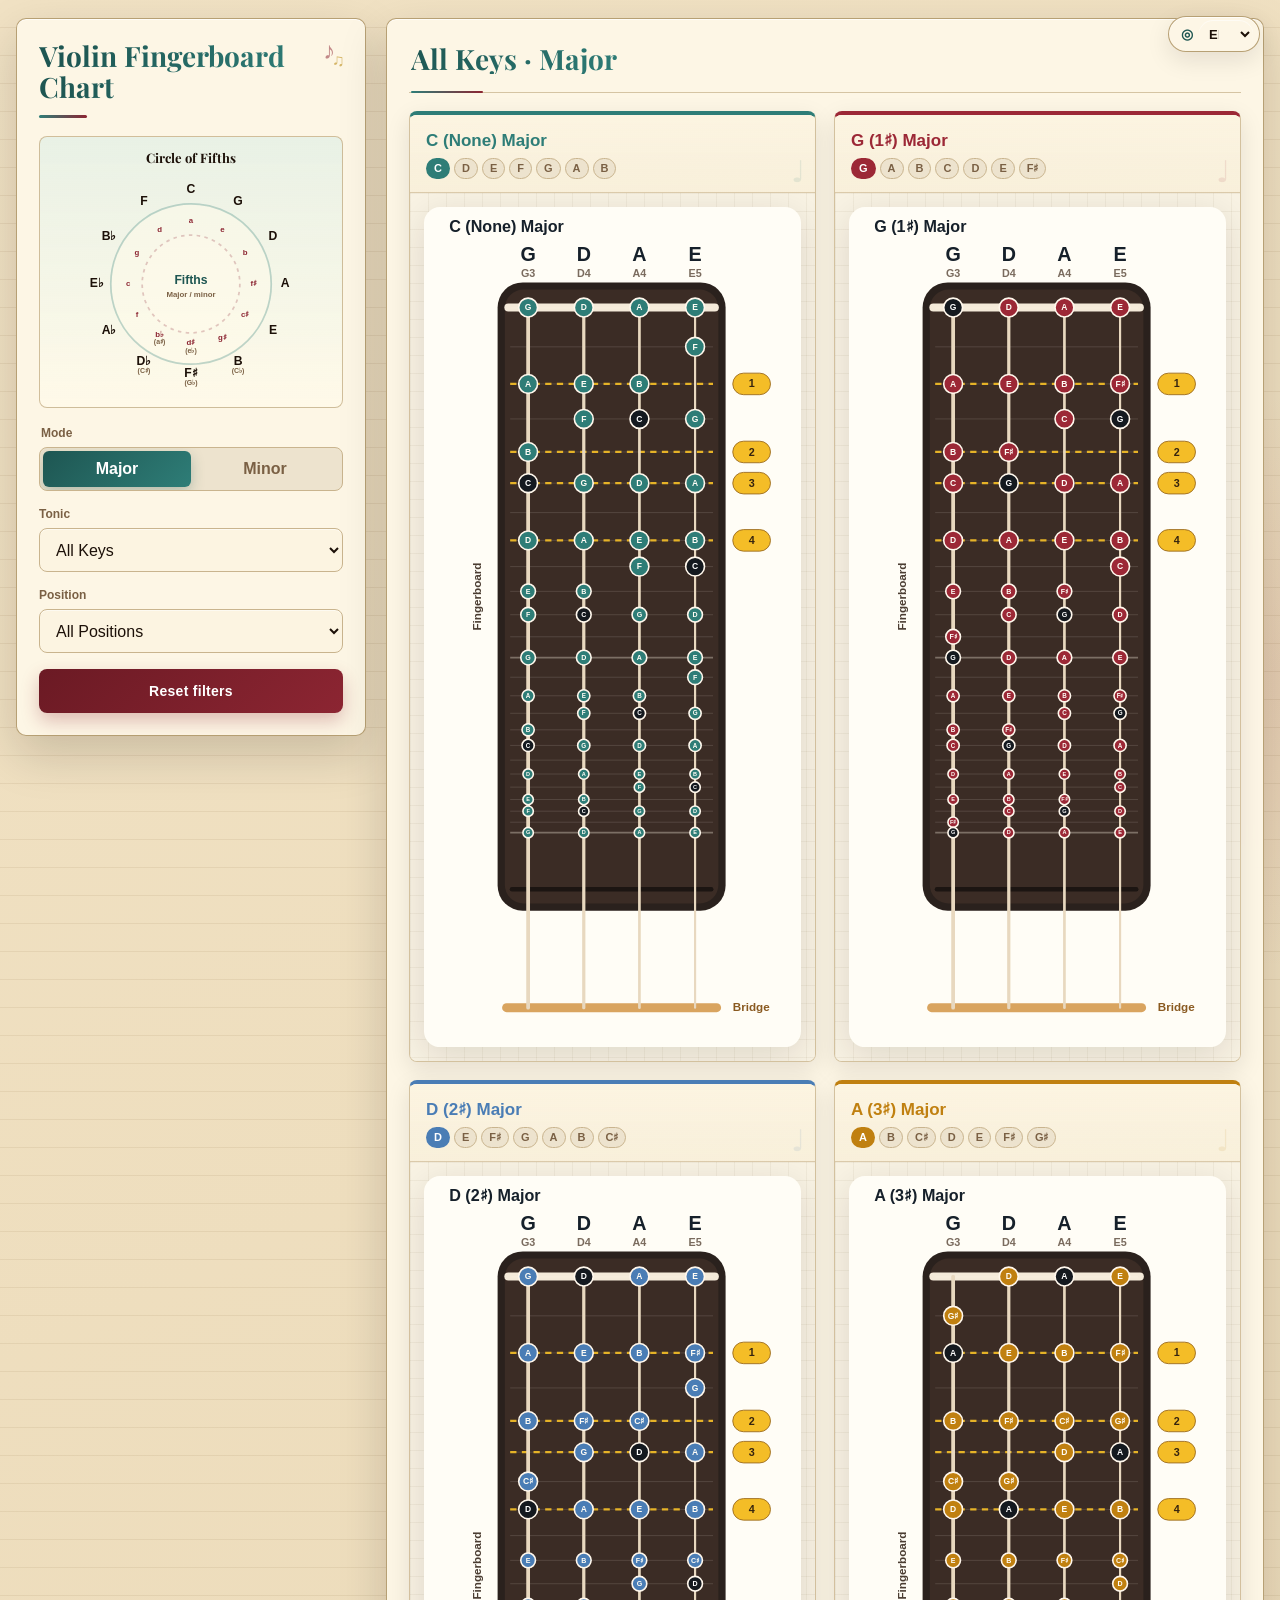
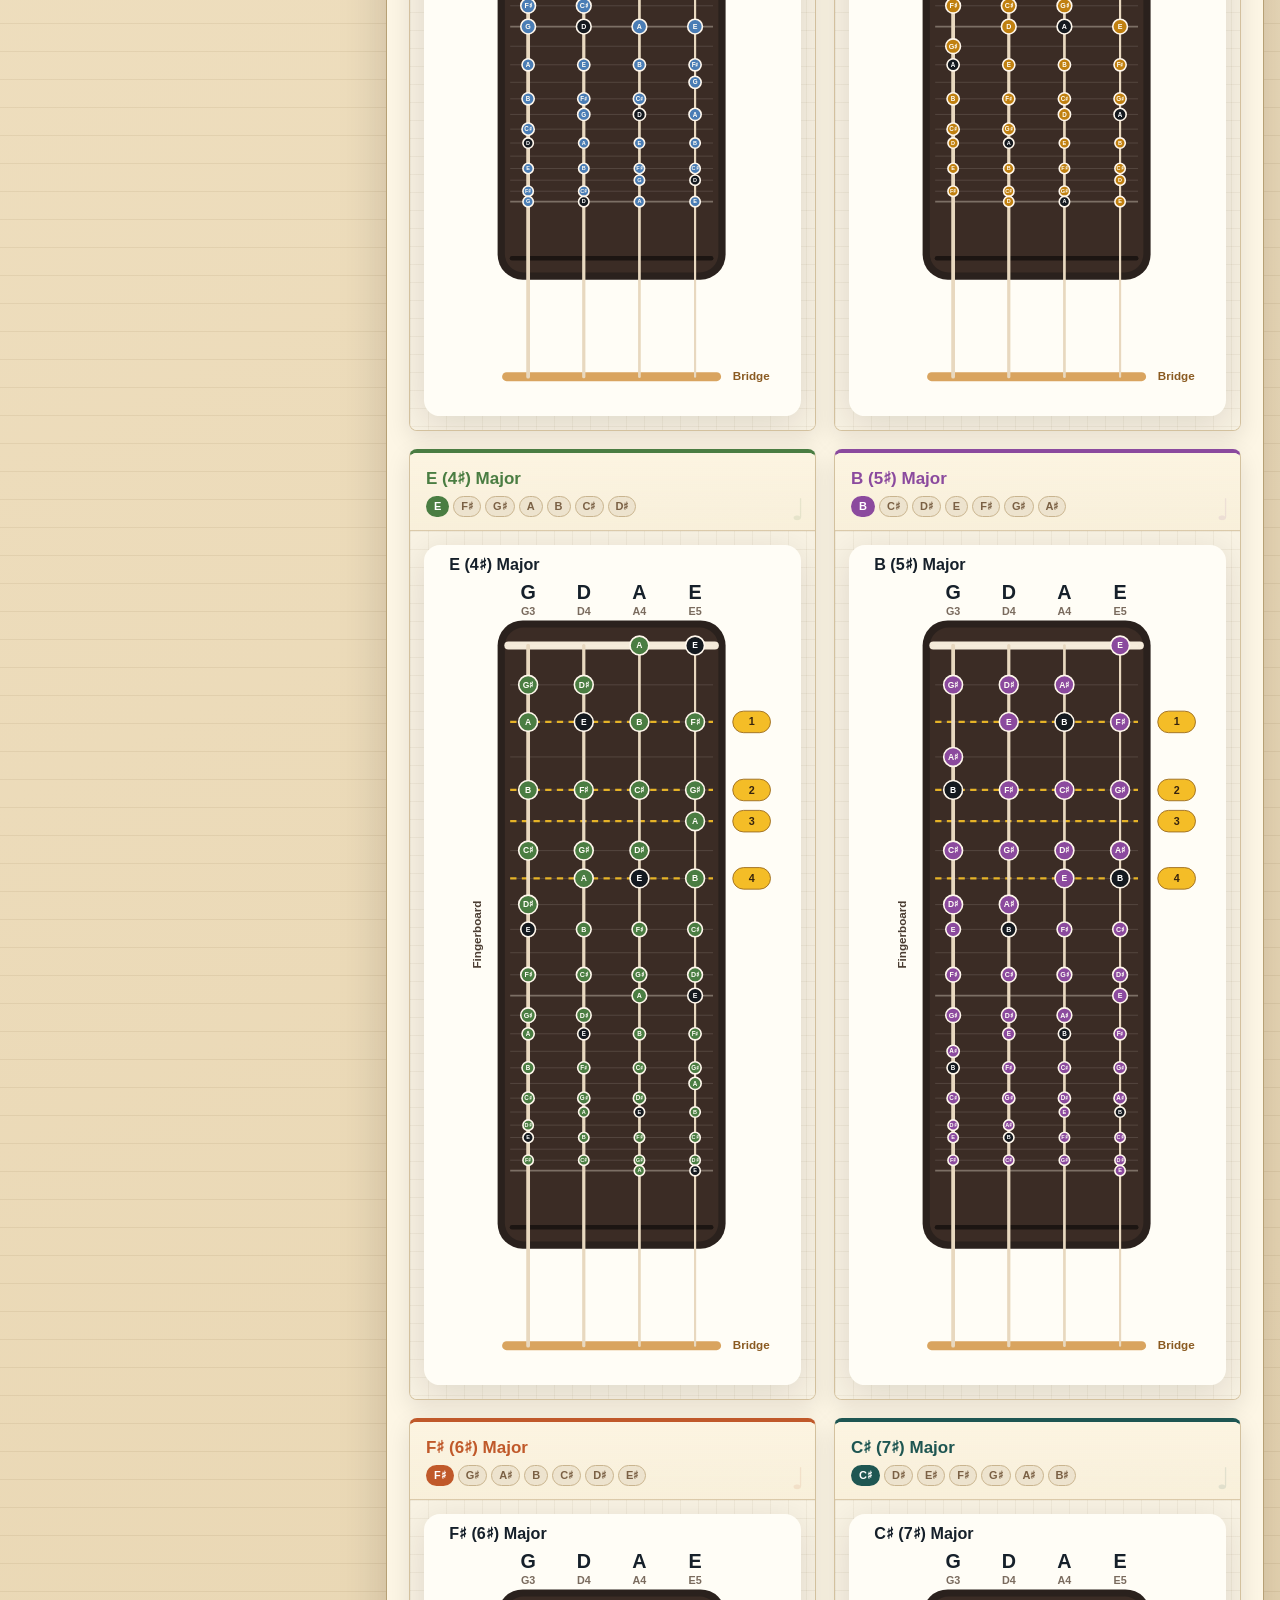
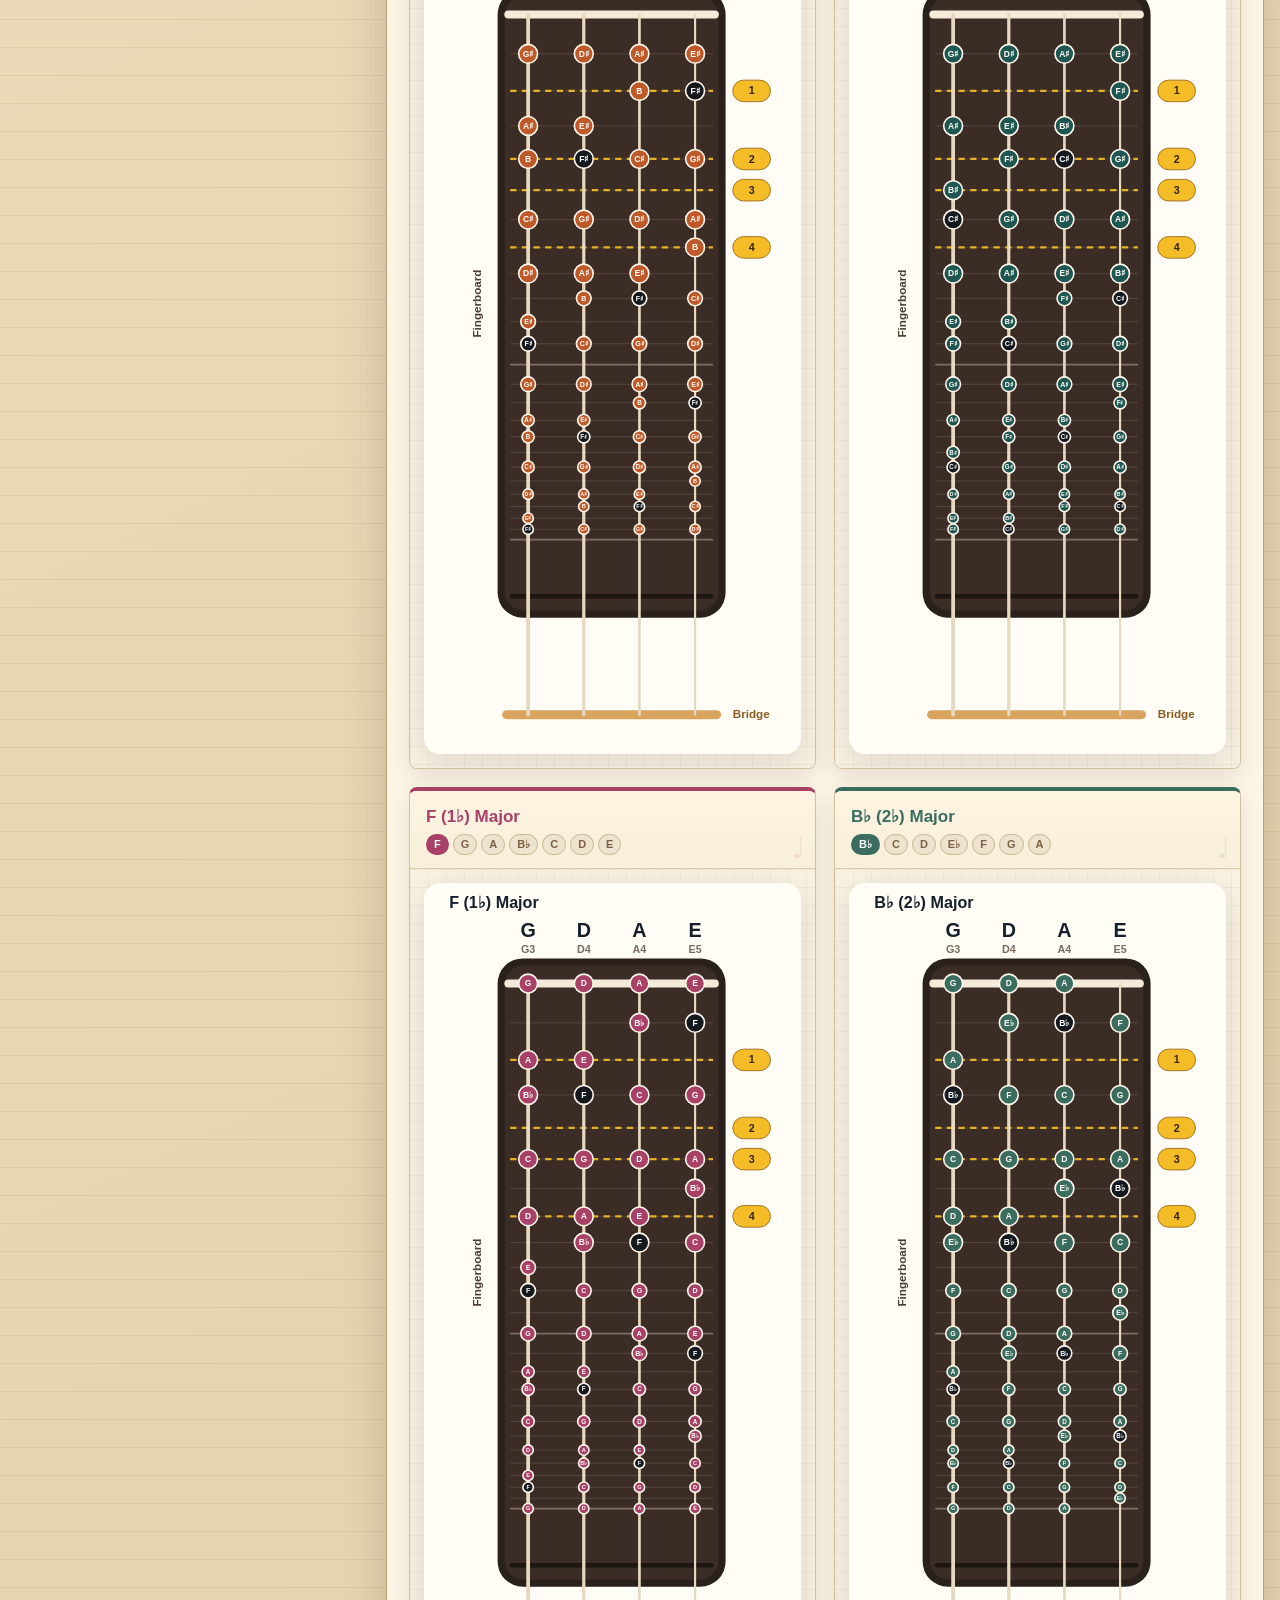
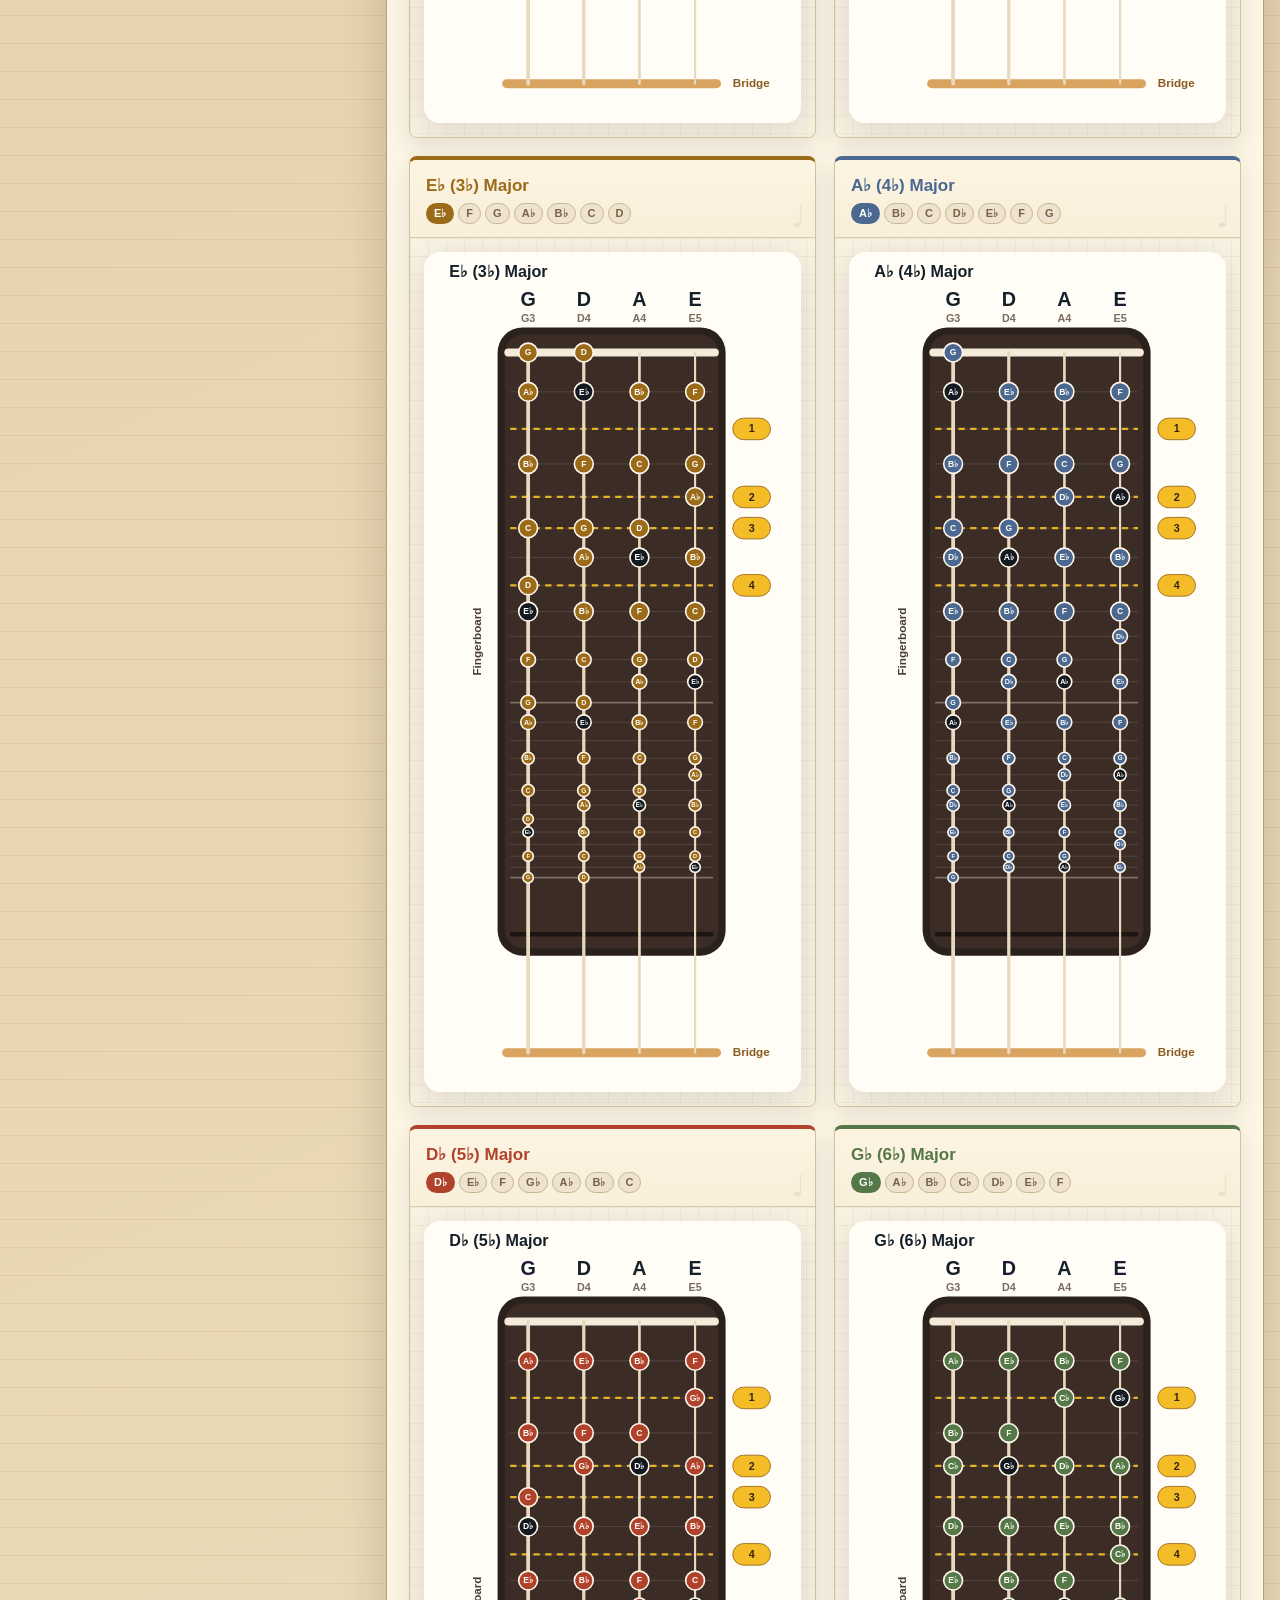
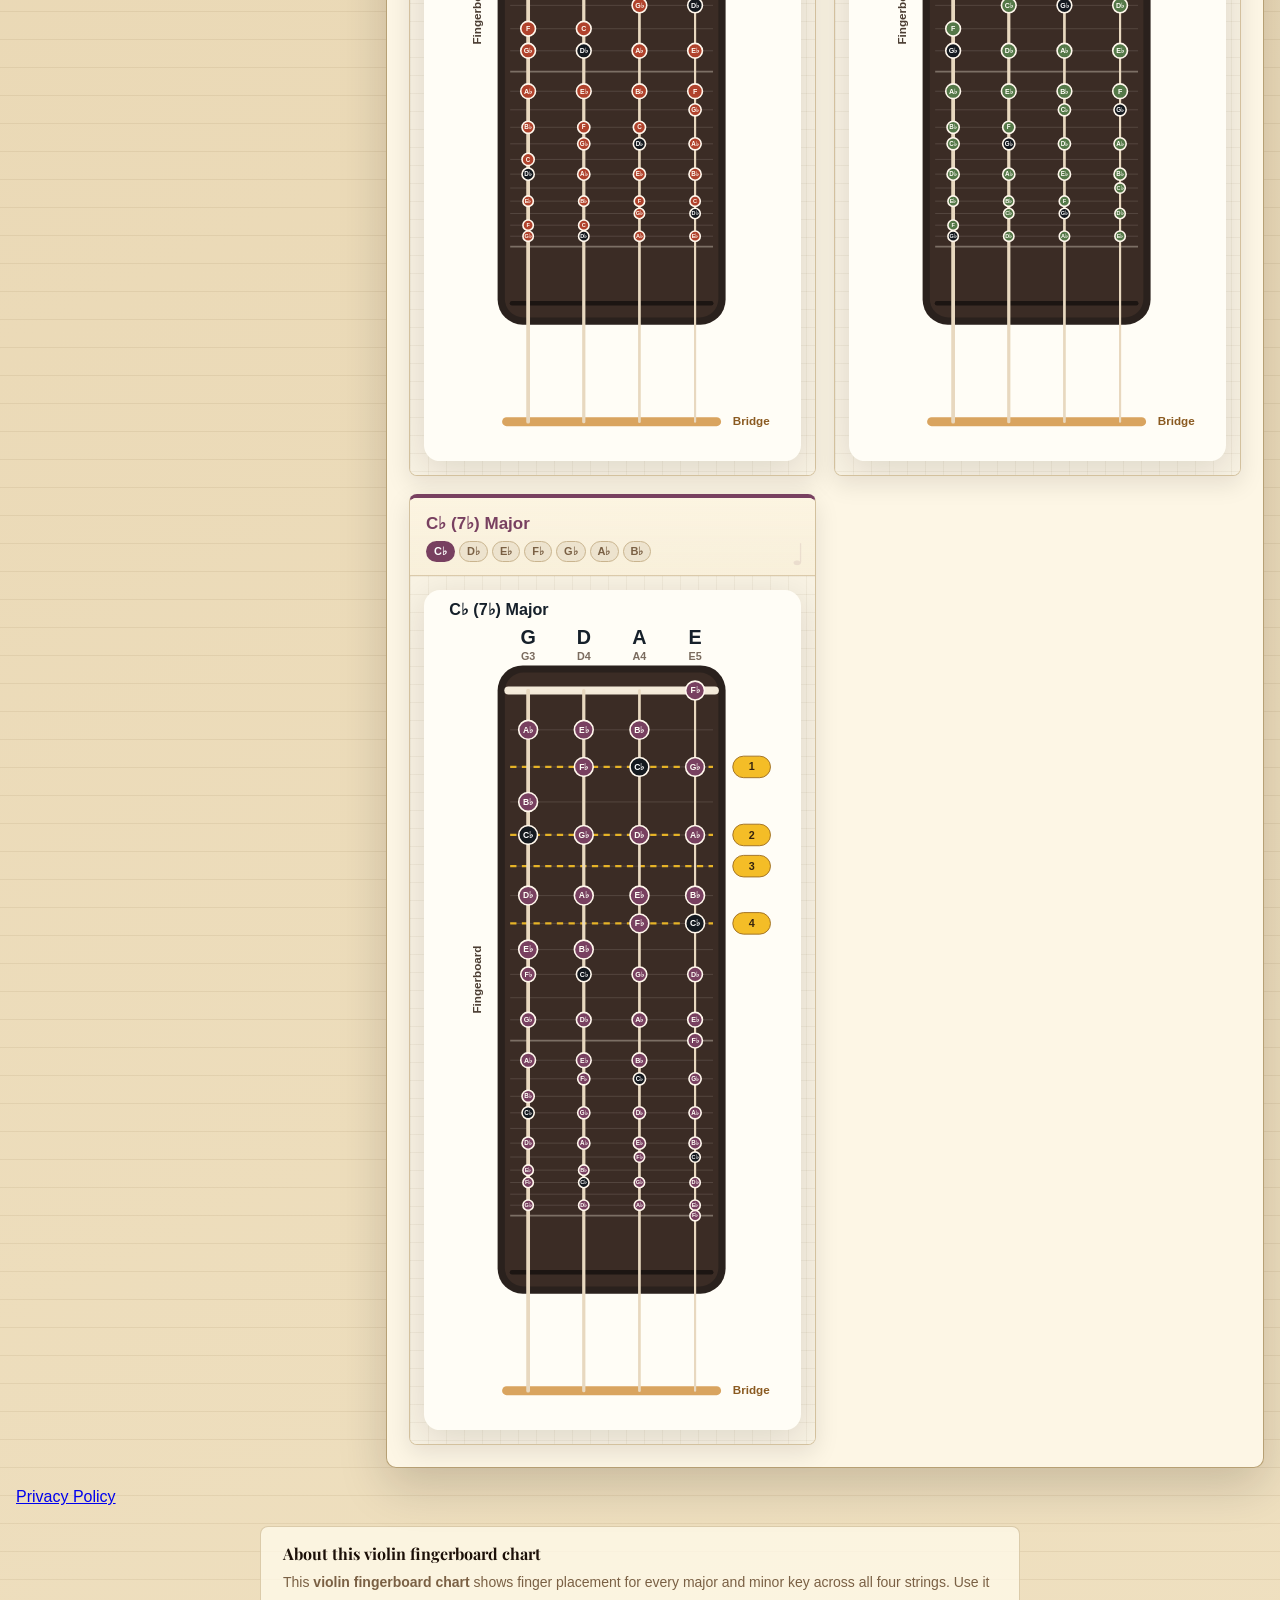
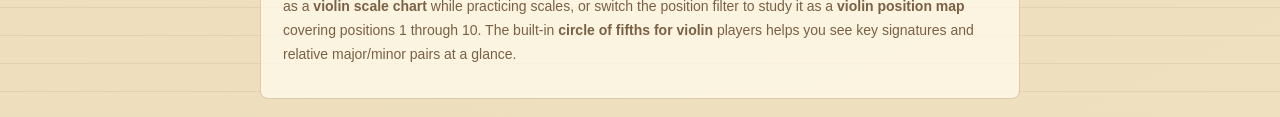
==== commit 6d9ada8c: "移除多余的 Google 站点验证 meta 标签" ====
--- a/en/index.html
+++ b/en/index.html
@@ -4,7 +4,6 @@
     <meta charset="utf-8">
     <meta name="viewport" content="width=device-width, initial-scale=1">
     <meta name="google-site-verification" content="z76xjxY6kRkKO2FdSqYmMXT2T0Ag-CoBl6Cyi8DQak0" />
-    <meta name="google-site-verification" content="Apib7-x98H0j5cPqHWwSMm6dNU4GmODRoqxLiDzdx9I" />
     <title>Violin Fingerboard Chart · Position Map · Circle of Fifths</title>
     <meta name="description" content="Interactive violin fingerboard chart for scales, keys, and positions. Find finger patterns by key, mode, and position, with a circle of fifths reference.">
     <link rel="canonical" href="https://xiaoxiao0413.github.io/violin-fingerboard-map/">
@@ -14,8 +13,27 @@
     <meta property="og:description" content="Interactive violin fingerboard chart for scales, keys, and positions, with a circle of fifths reference.">
     <meta property="og:type" content="website">
     <meta property="og:url" content="https://xiaoxiao0413.github.io/violin-fingerboard-map/">
+    <meta property="og:image" content="https://xiaoxiao0413.github.io/violin-fingerboard-map/assets/og-image.png">
+    <meta property="og:image:width" content="1200">
+    <meta property="og:image:height" content="630">
+    <meta name="twitter:card" content="summary_large_image">
+    <meta name="twitter:title" content="Violin Fingerboard Chart · Position Map · Circle of Fifths">
+    <meta name="twitter:description" content="Interactive violin fingerboard chart for scales, keys, and positions, with a circle of fifths reference.">
+    <meta name="twitter:image" content="https://xiaoxiao0413.github.io/violin-fingerboard-map/assets/og-image.png">
+    <link rel="icon" href="../favicon.ico" sizes="any">
+    <link rel="icon" type="image/svg+xml" href="../assets/favicon.svg">
+    <link rel="apple-touch-icon" href="../assets/apple-touch-icon.png">
     <link rel="stylesheet" href="../styles.css?v=20260626-ui-polish">
     <script src="../app.js?v=20260626-ui-polish" defer></script>
+
+    <!-- Google Analytics (GA4) -->
+    <script async src="https://www.googletagmanager.com/gtag/js?id=G-2831V72LX2"></script>
+    <script>
+      window.dataLayer = window.dataLayer || [];
+      function gtag(){dataLayer.push(arguments);}
+      gtag('js', new Date());
+      gtag('config', 'G-2831V72LX2');
+    </script>
   </head>
   <body>
     <main class="app-shell">
@@ -118,6 +136,10 @@
       <!-- Reserved ad slot (full-width banner, ~728x90 / responsive). Hidden until traffic justifies running ads. -->
       <div class="ad-slot ad-slot--banner ad-slot--reserved" aria-hidden="true" data-ad-slot="banner-728x90"></div>
 
+      <footer class="site-footer">
+        <a href="../privacy.html">Privacy Policy</a>
+      </footer>
+
       <section class="seo-notes" aria-labelledby="about-title">
         <h2 id="about-title">About this violin fingerboard chart</h2>
         <p>
